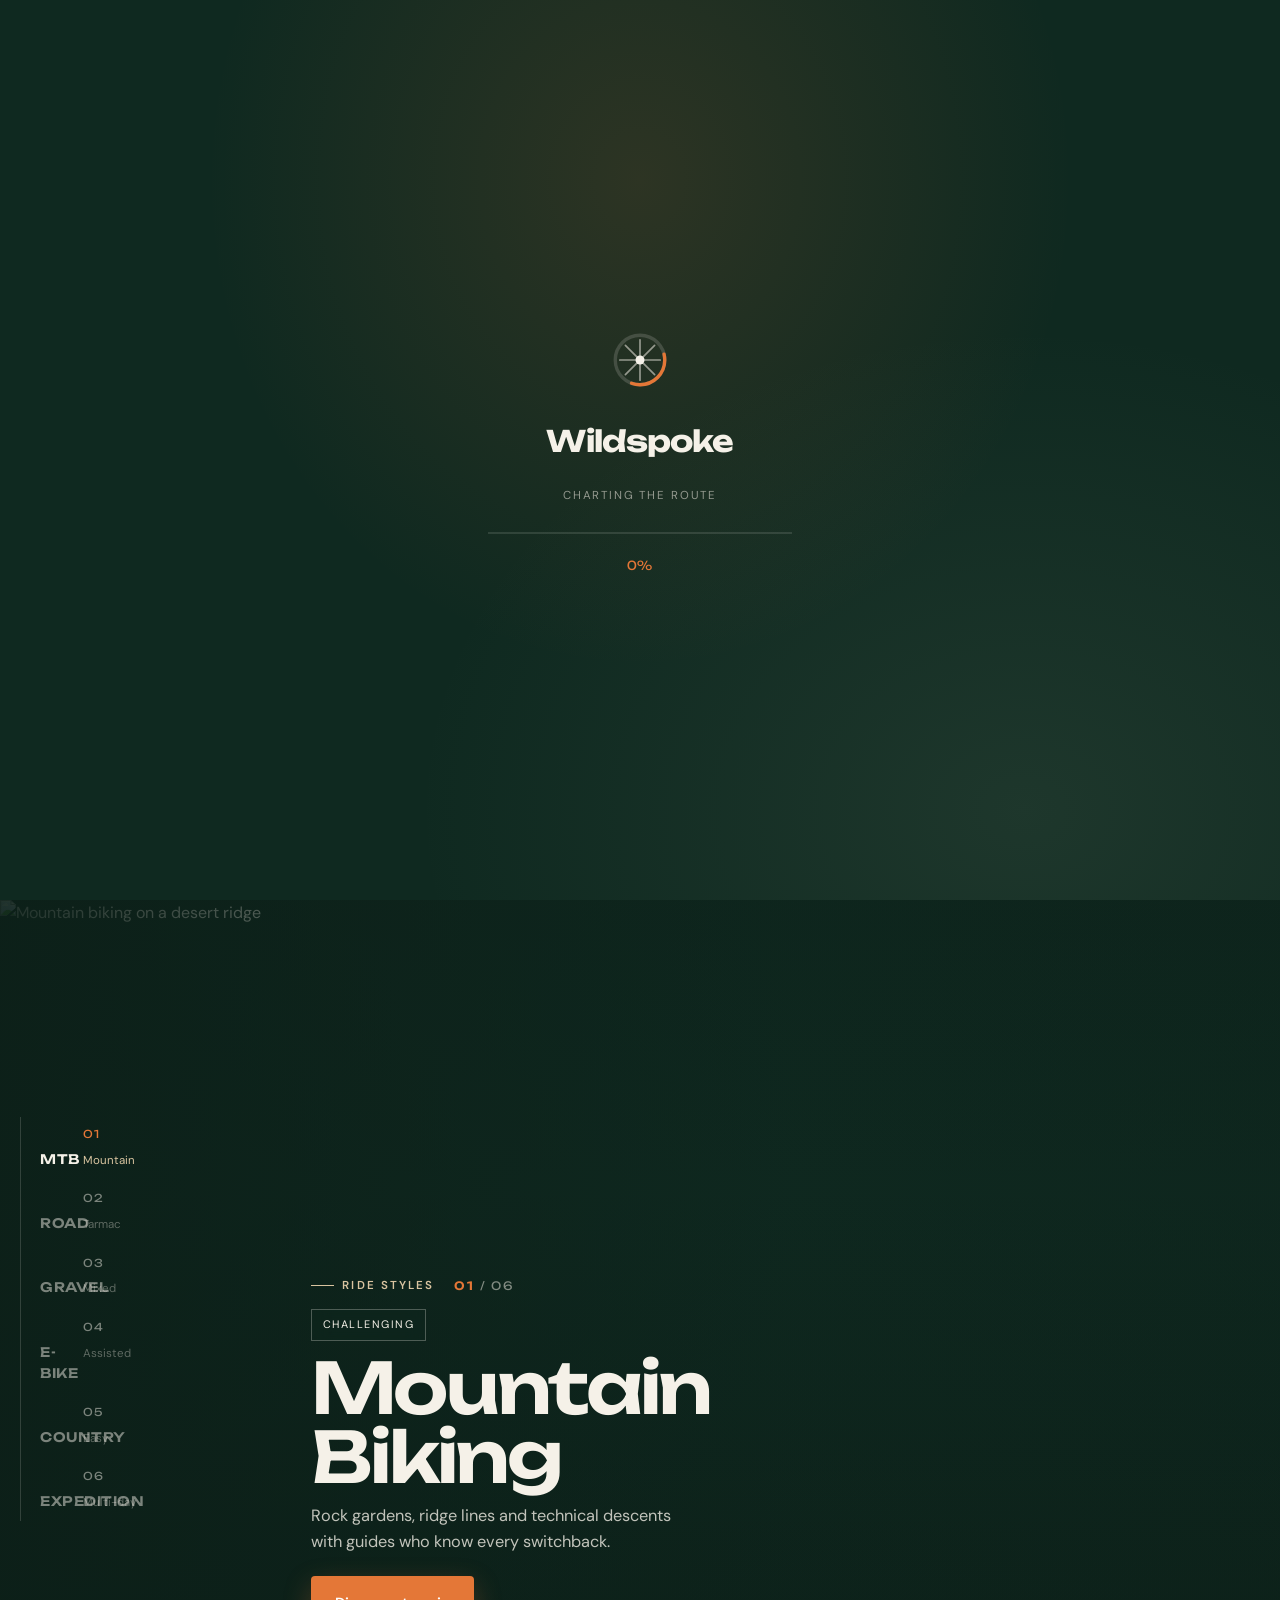
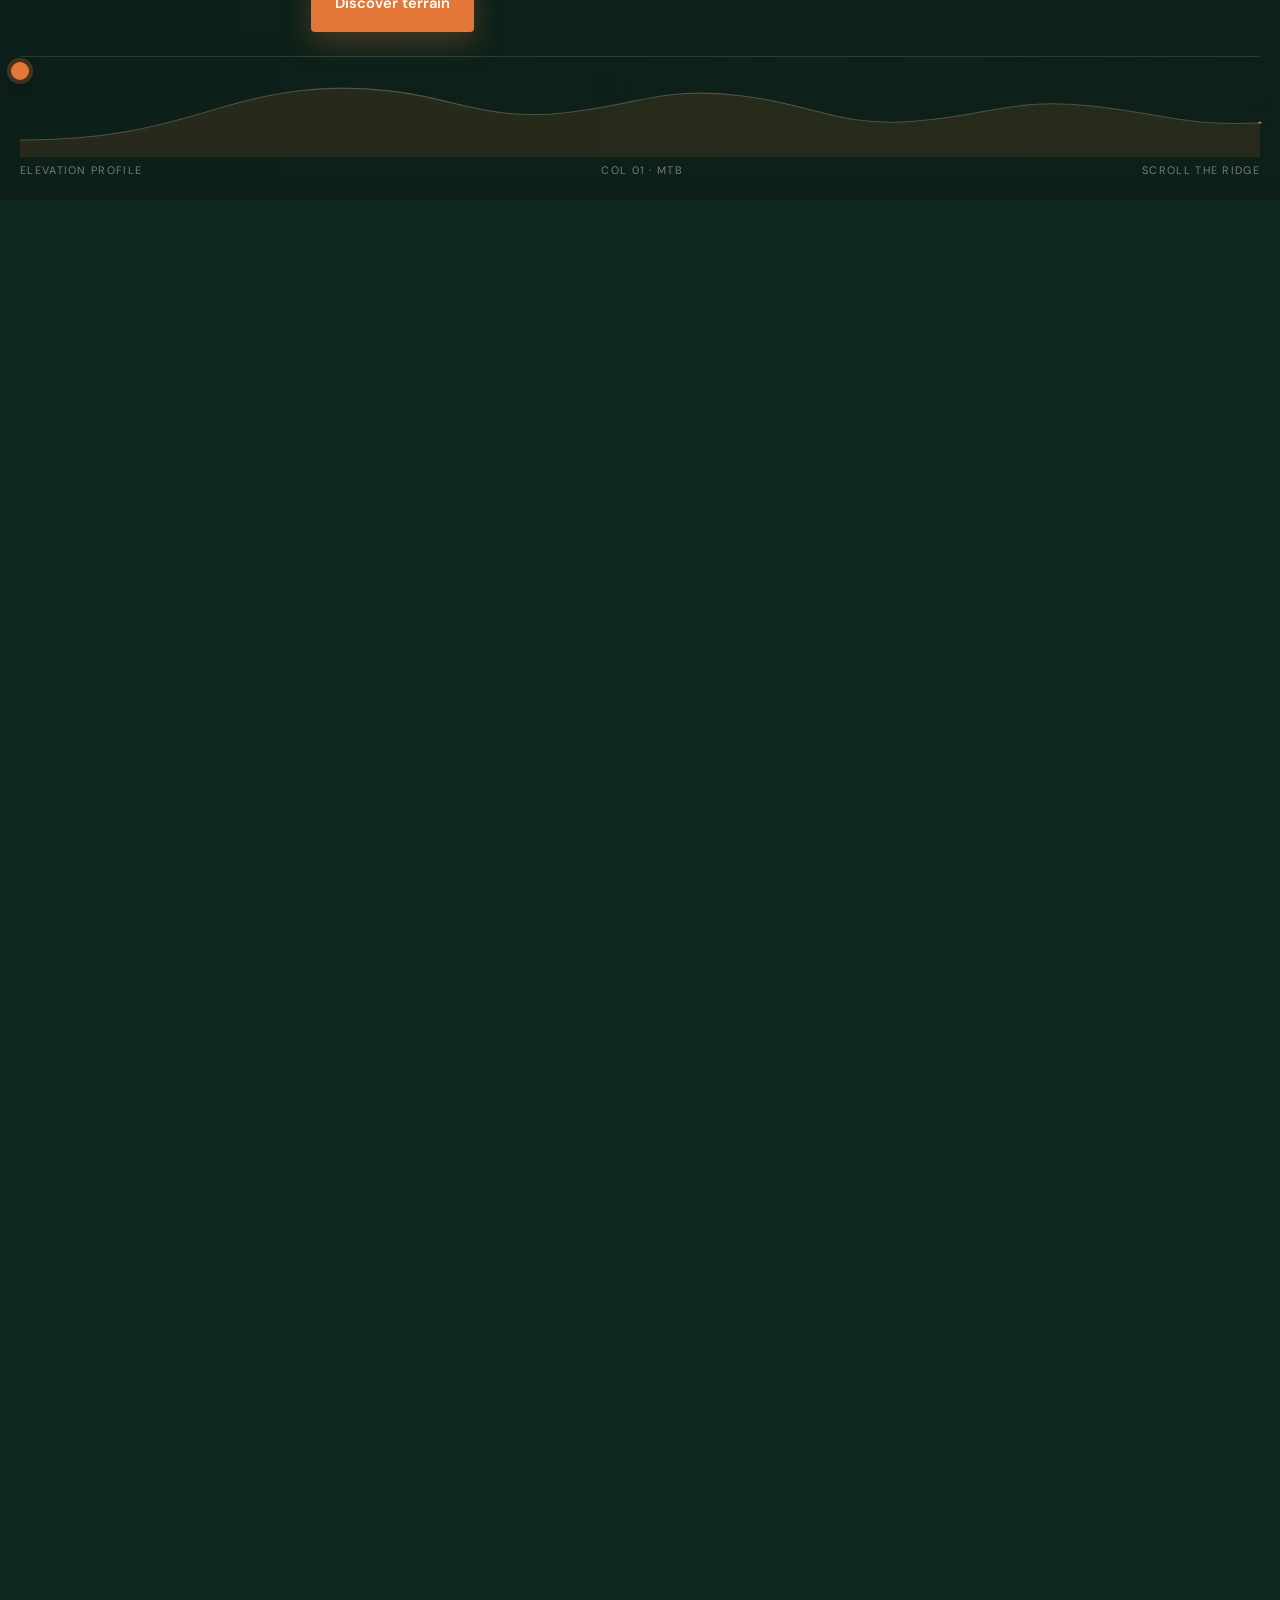
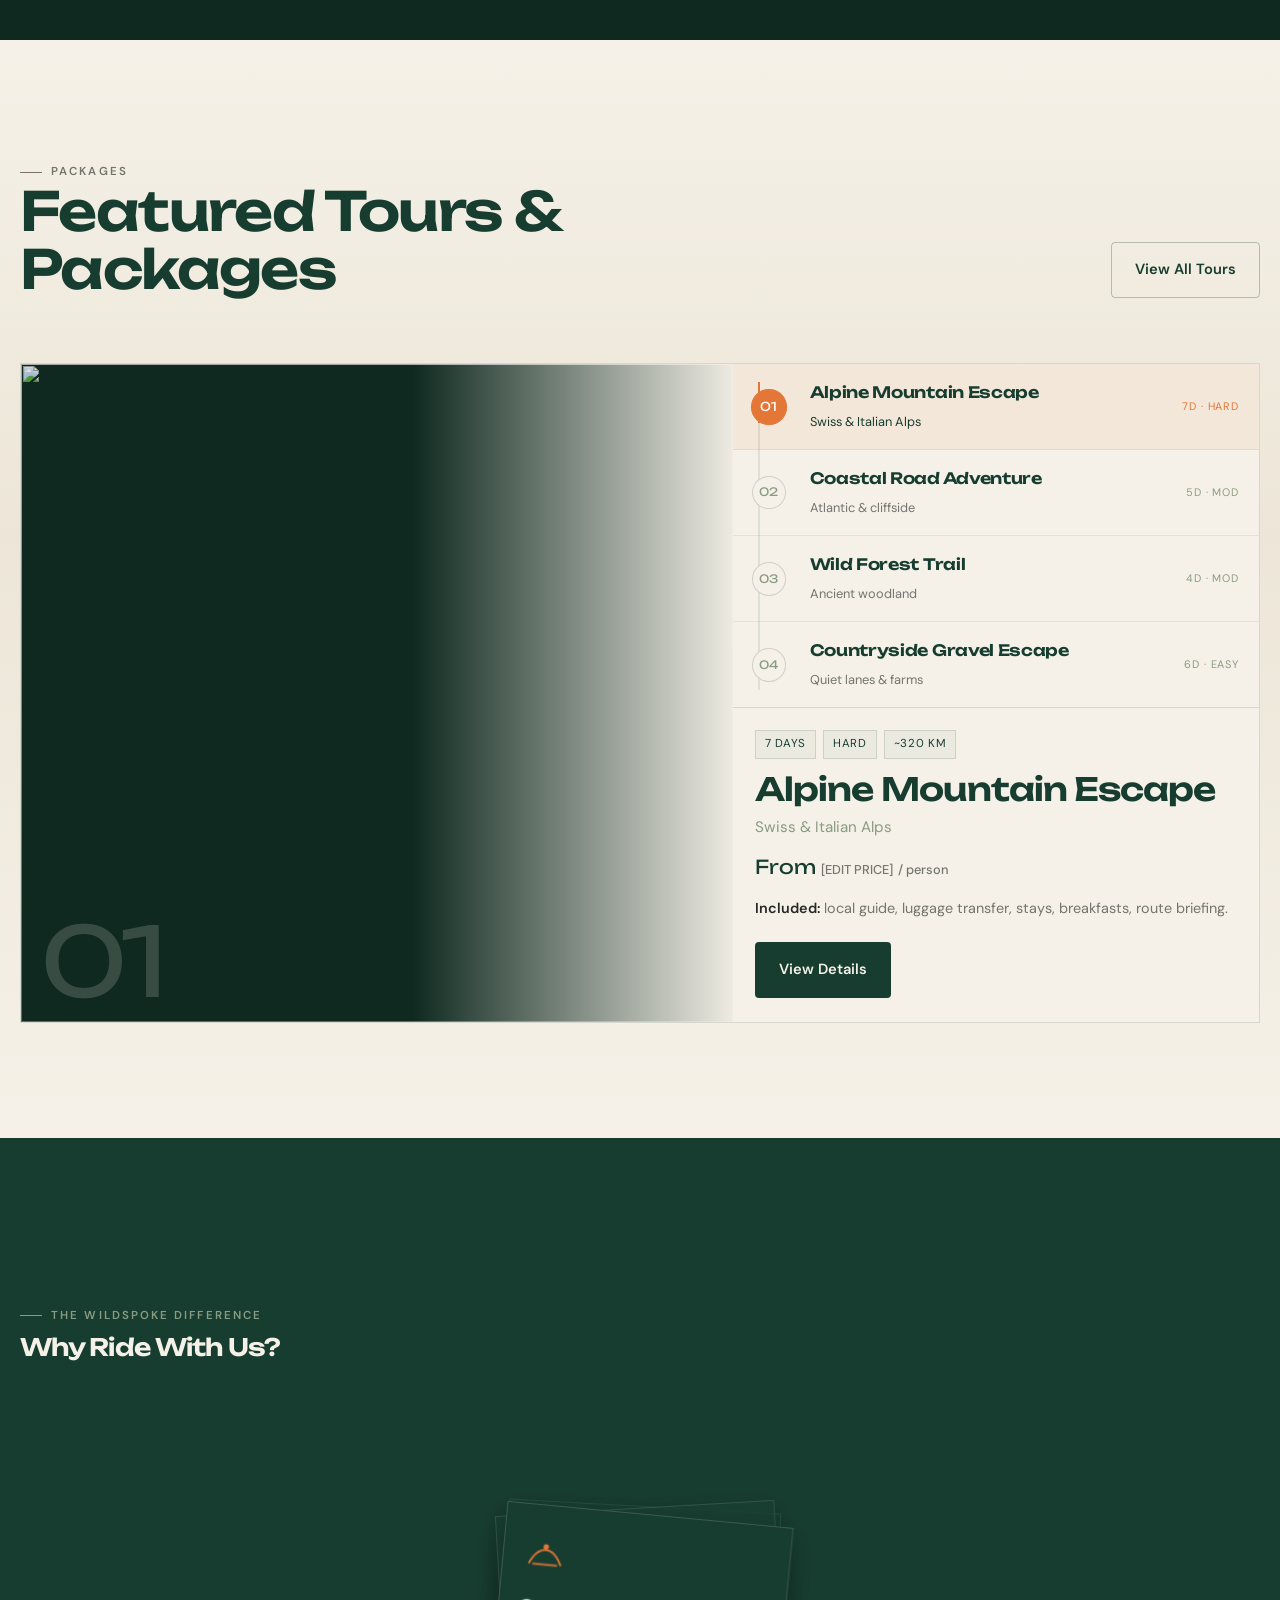
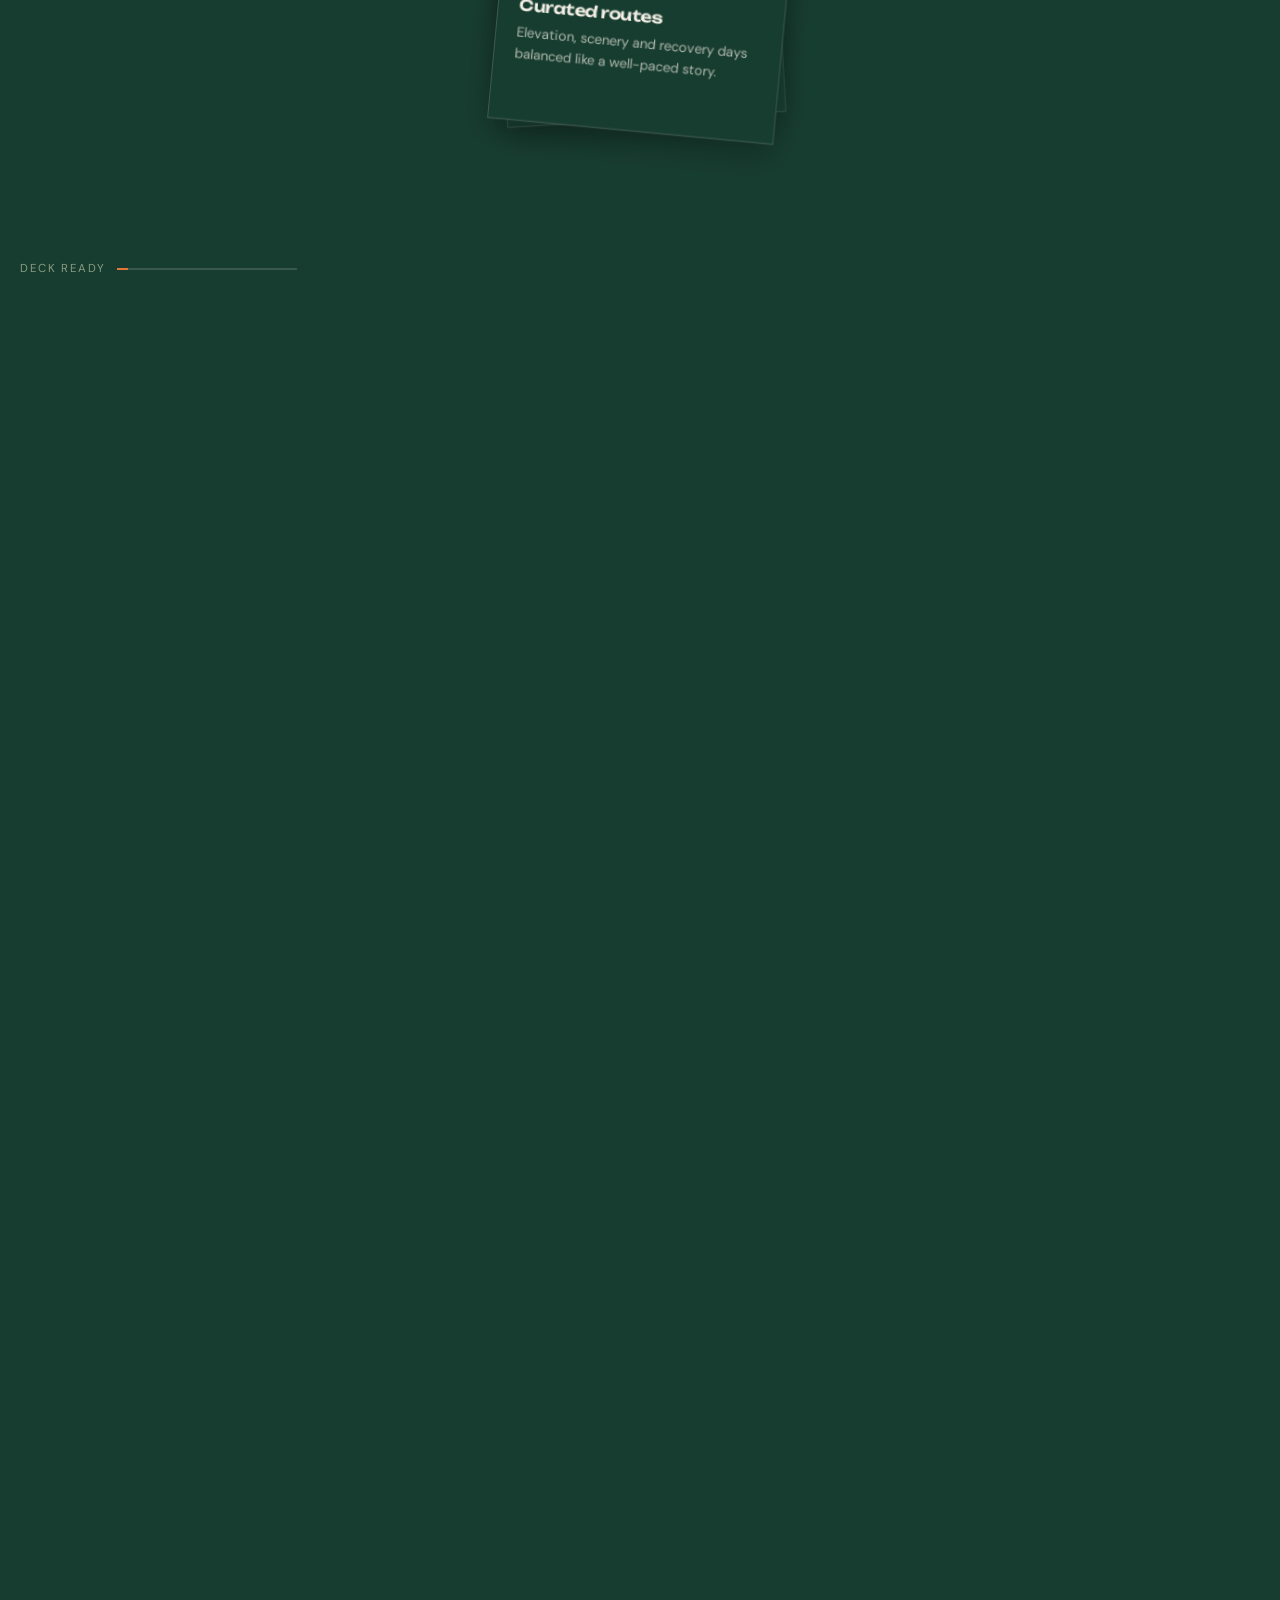
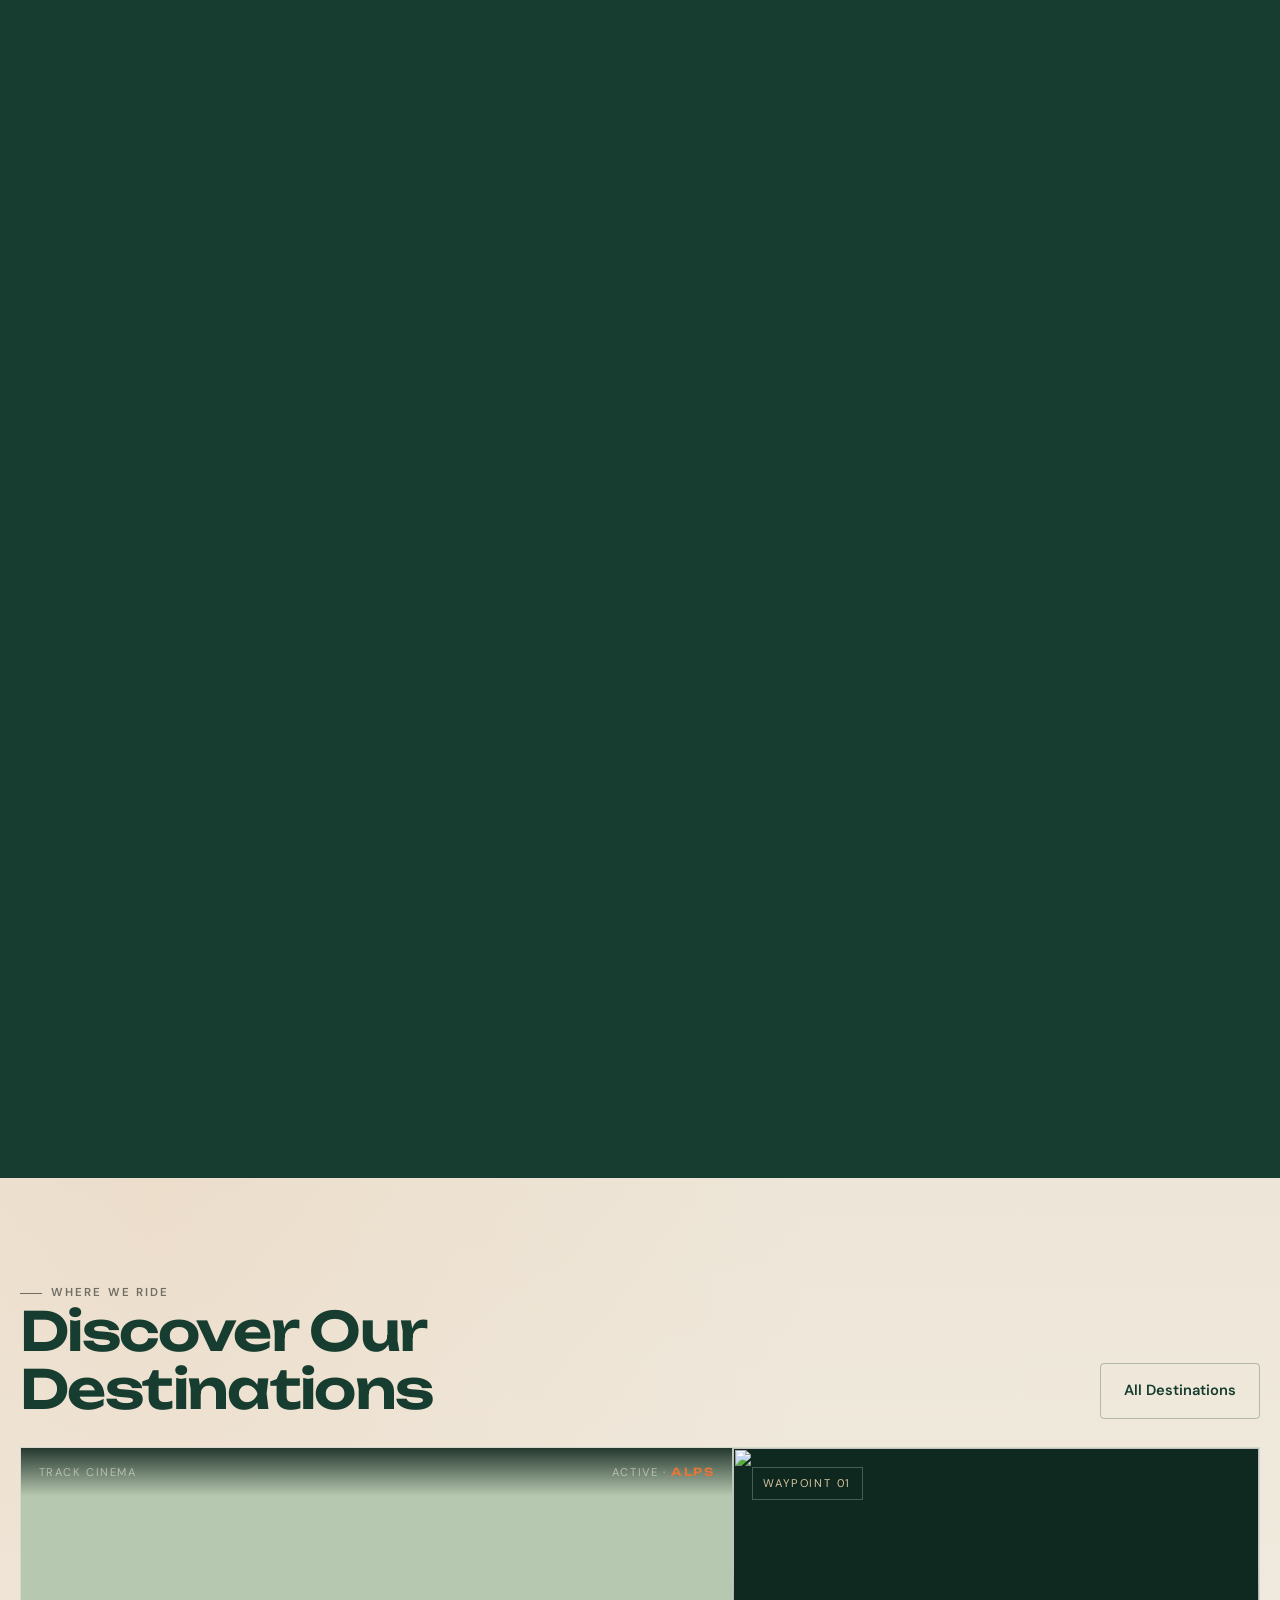
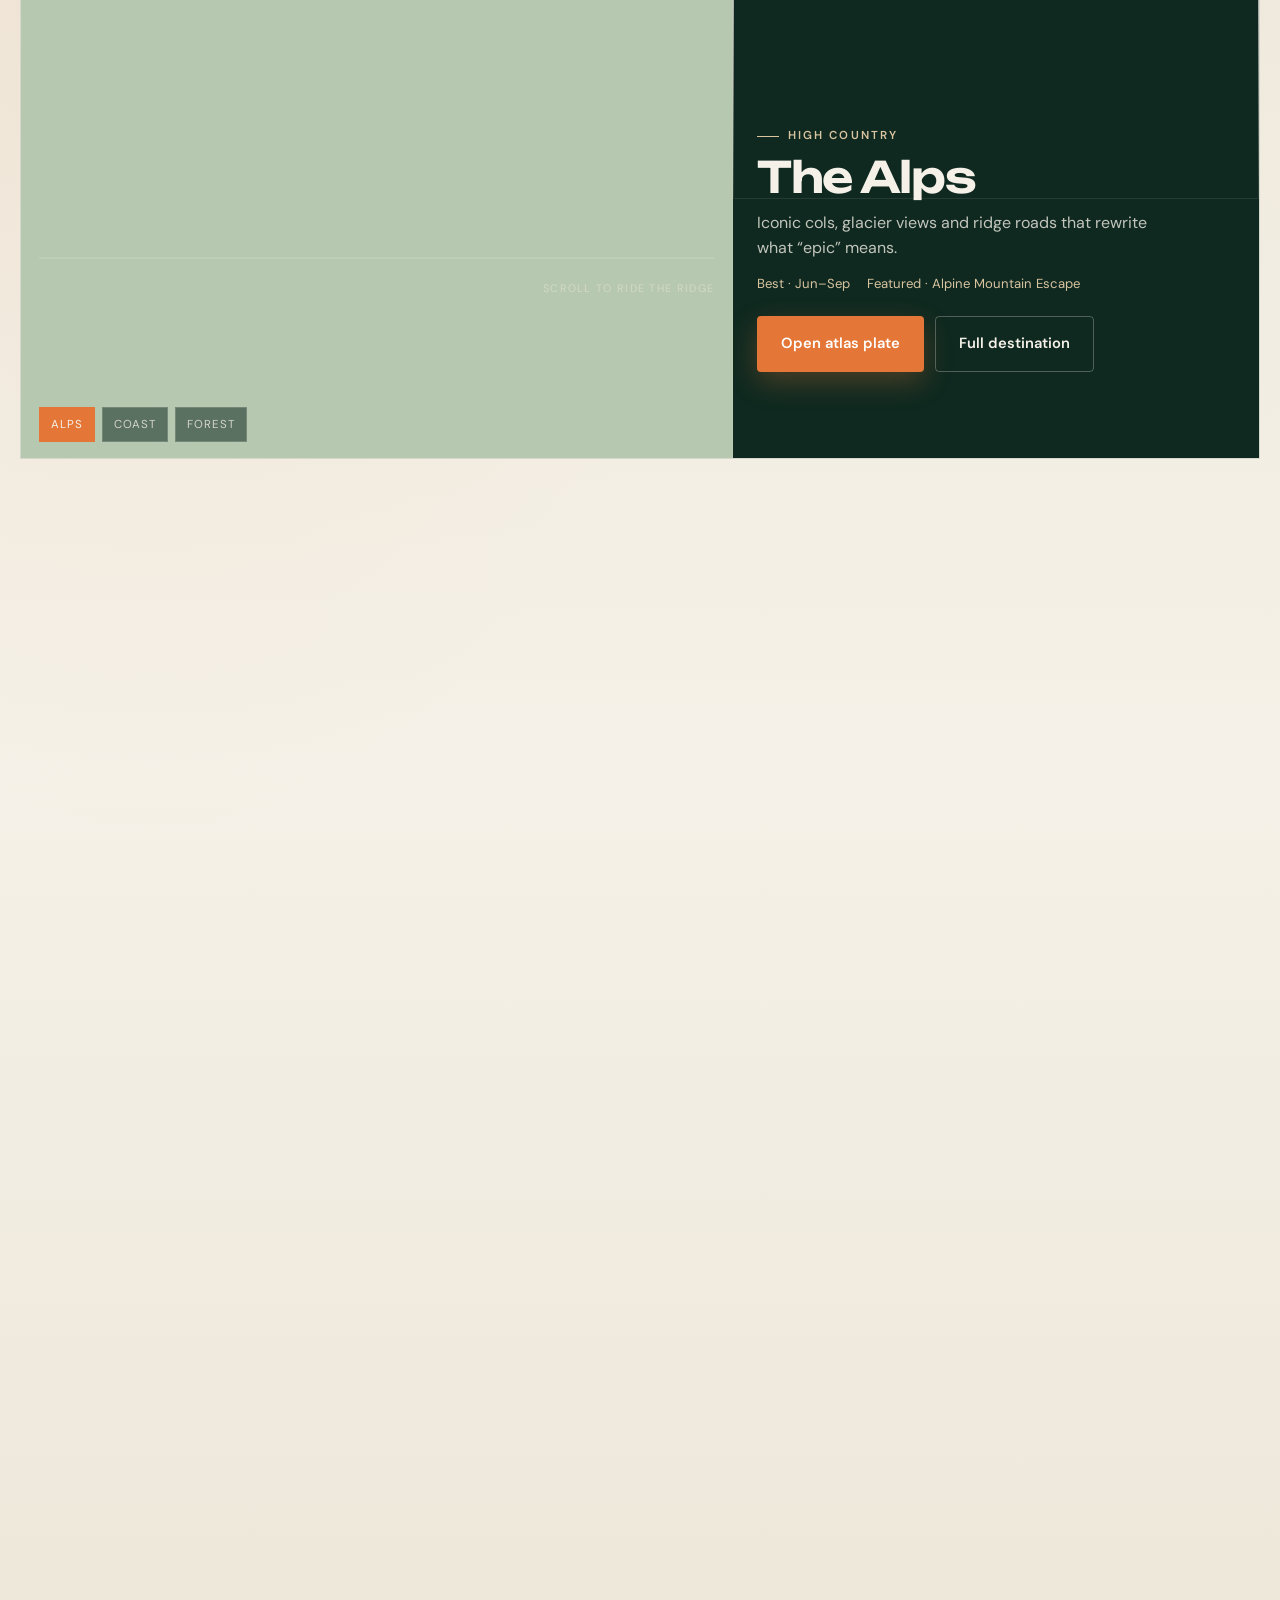
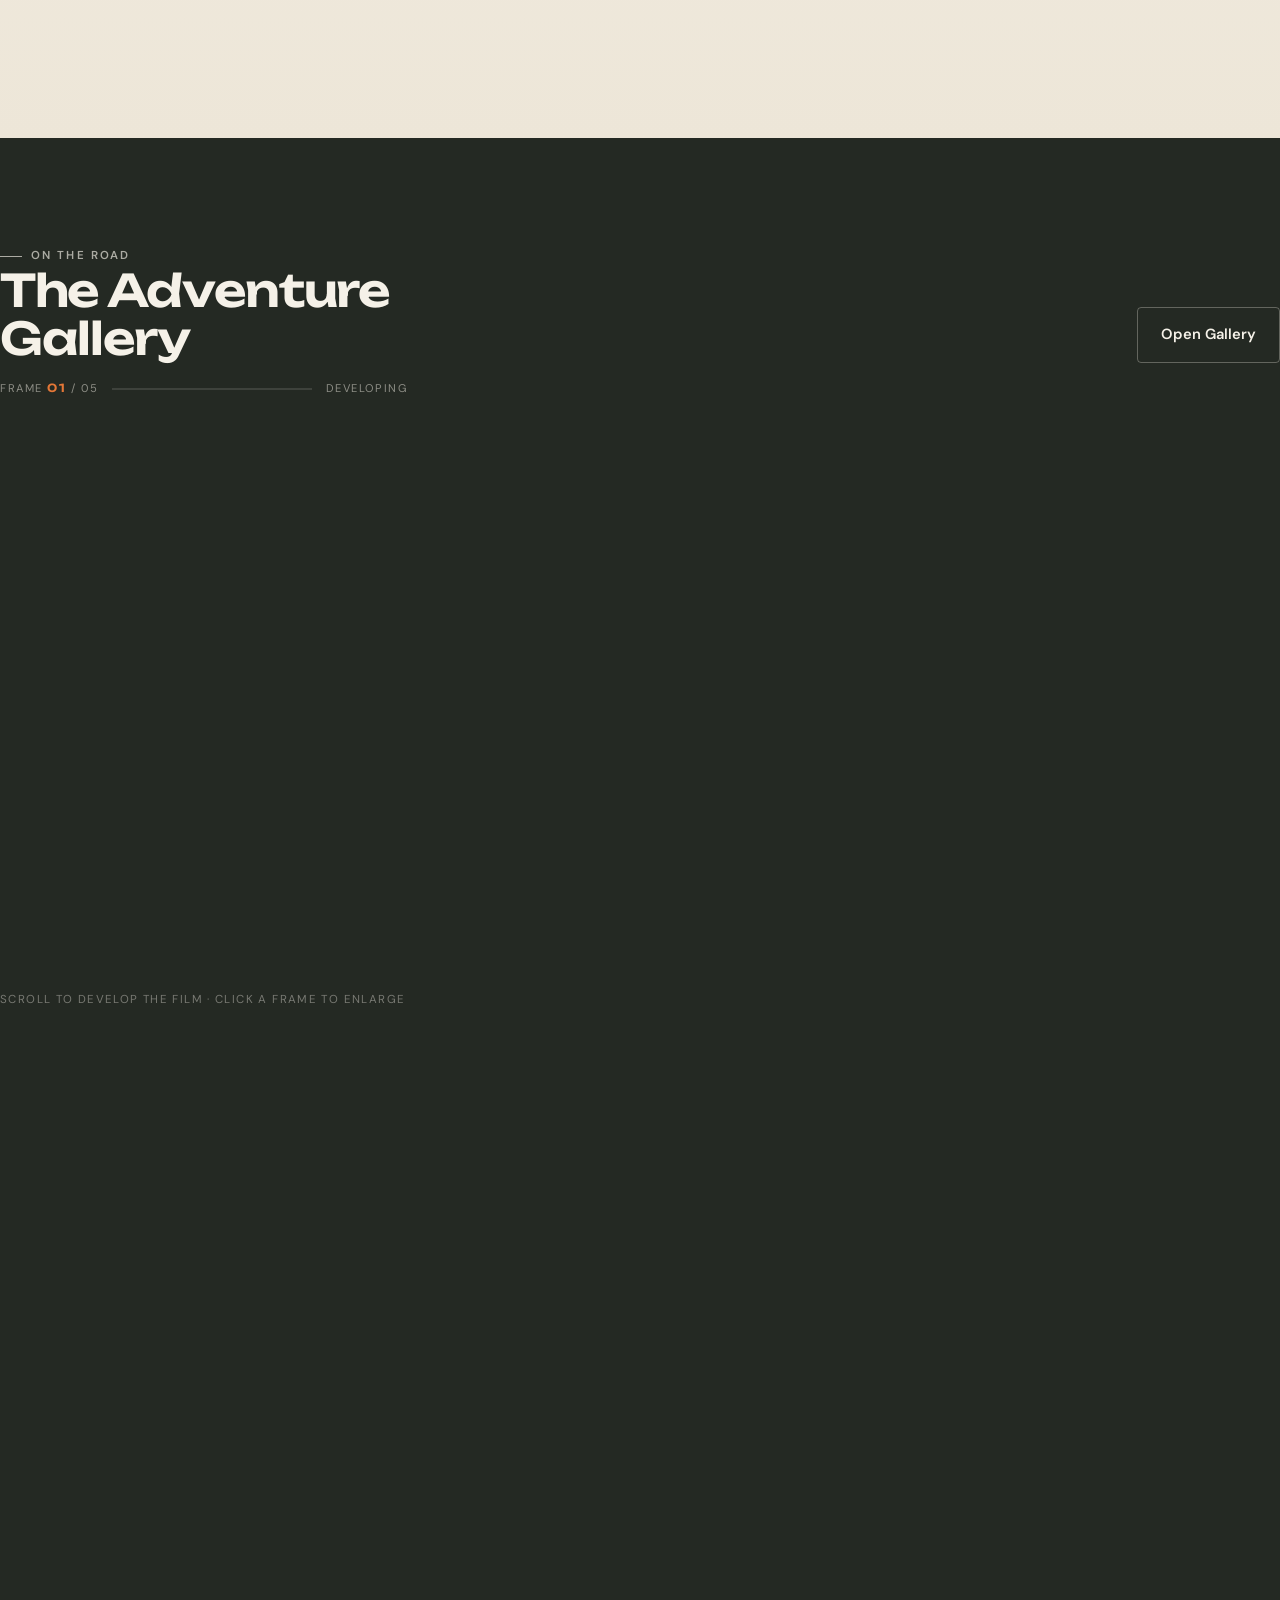
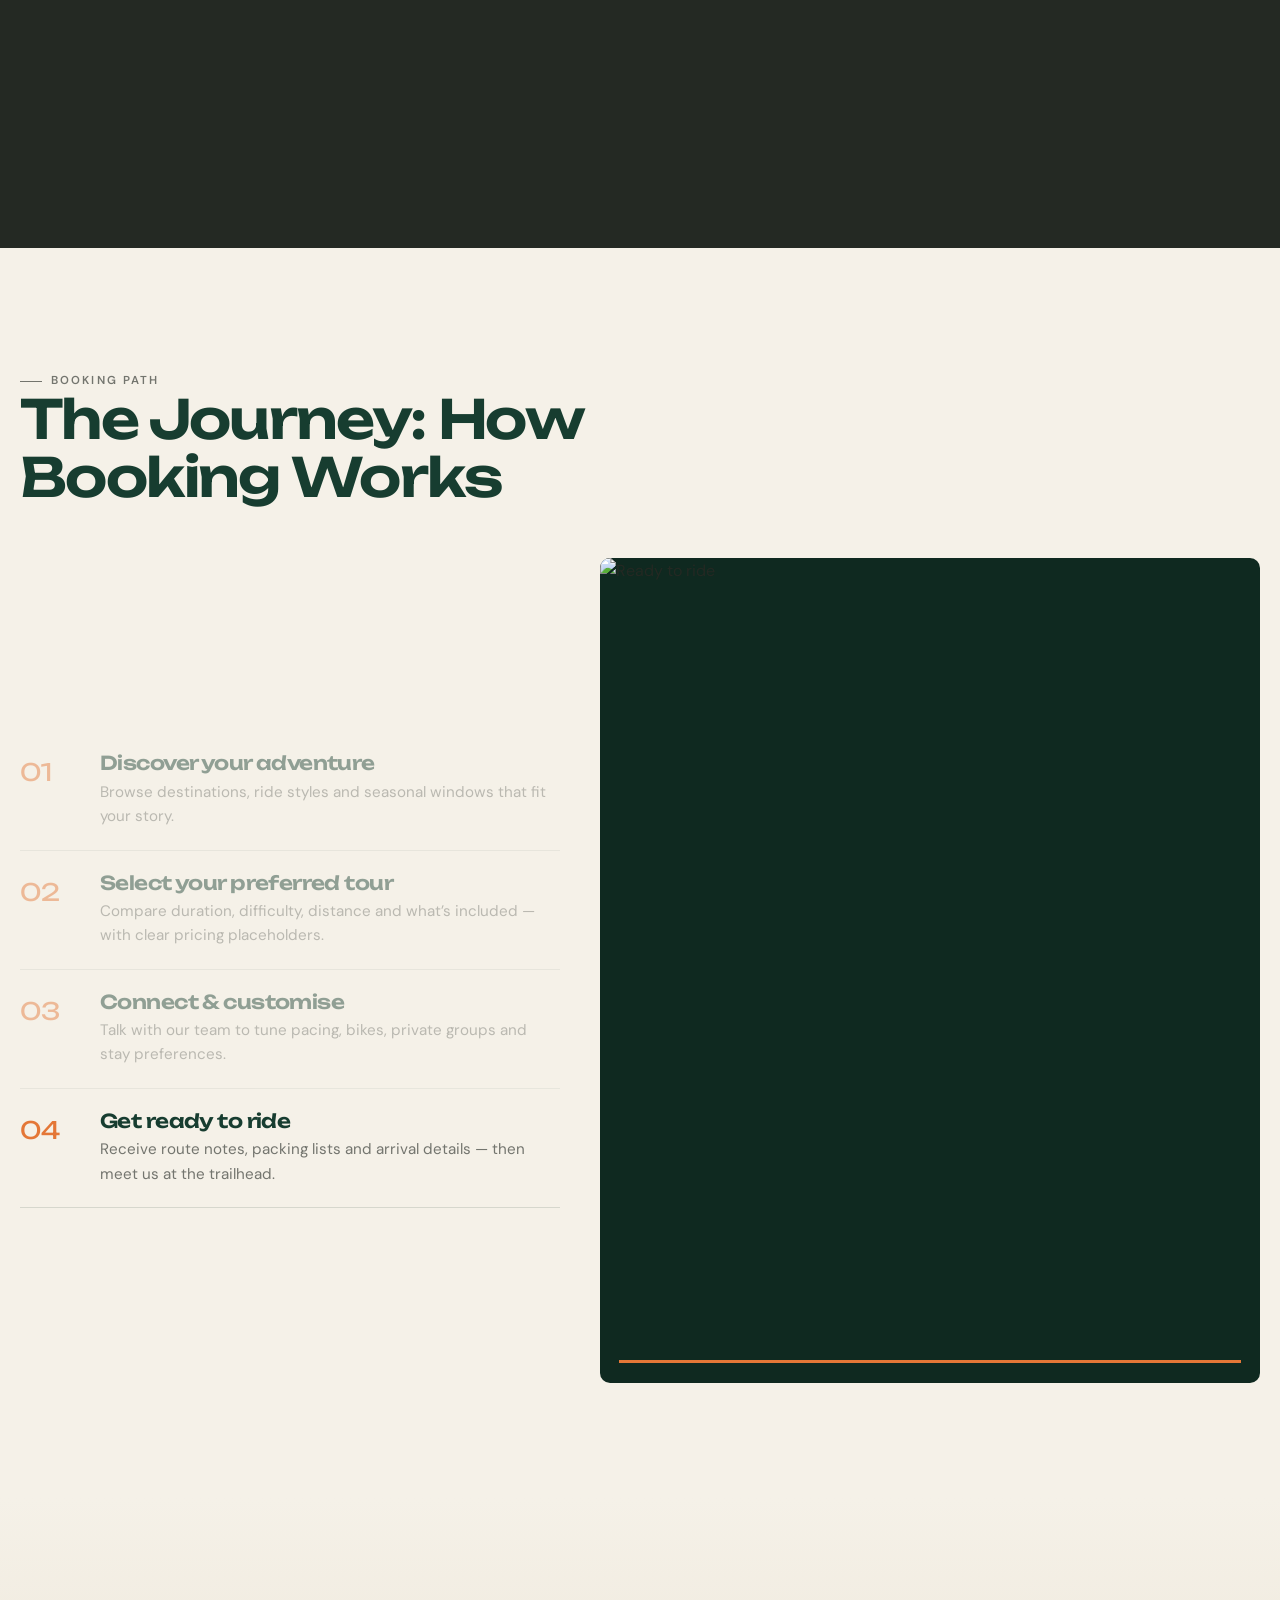
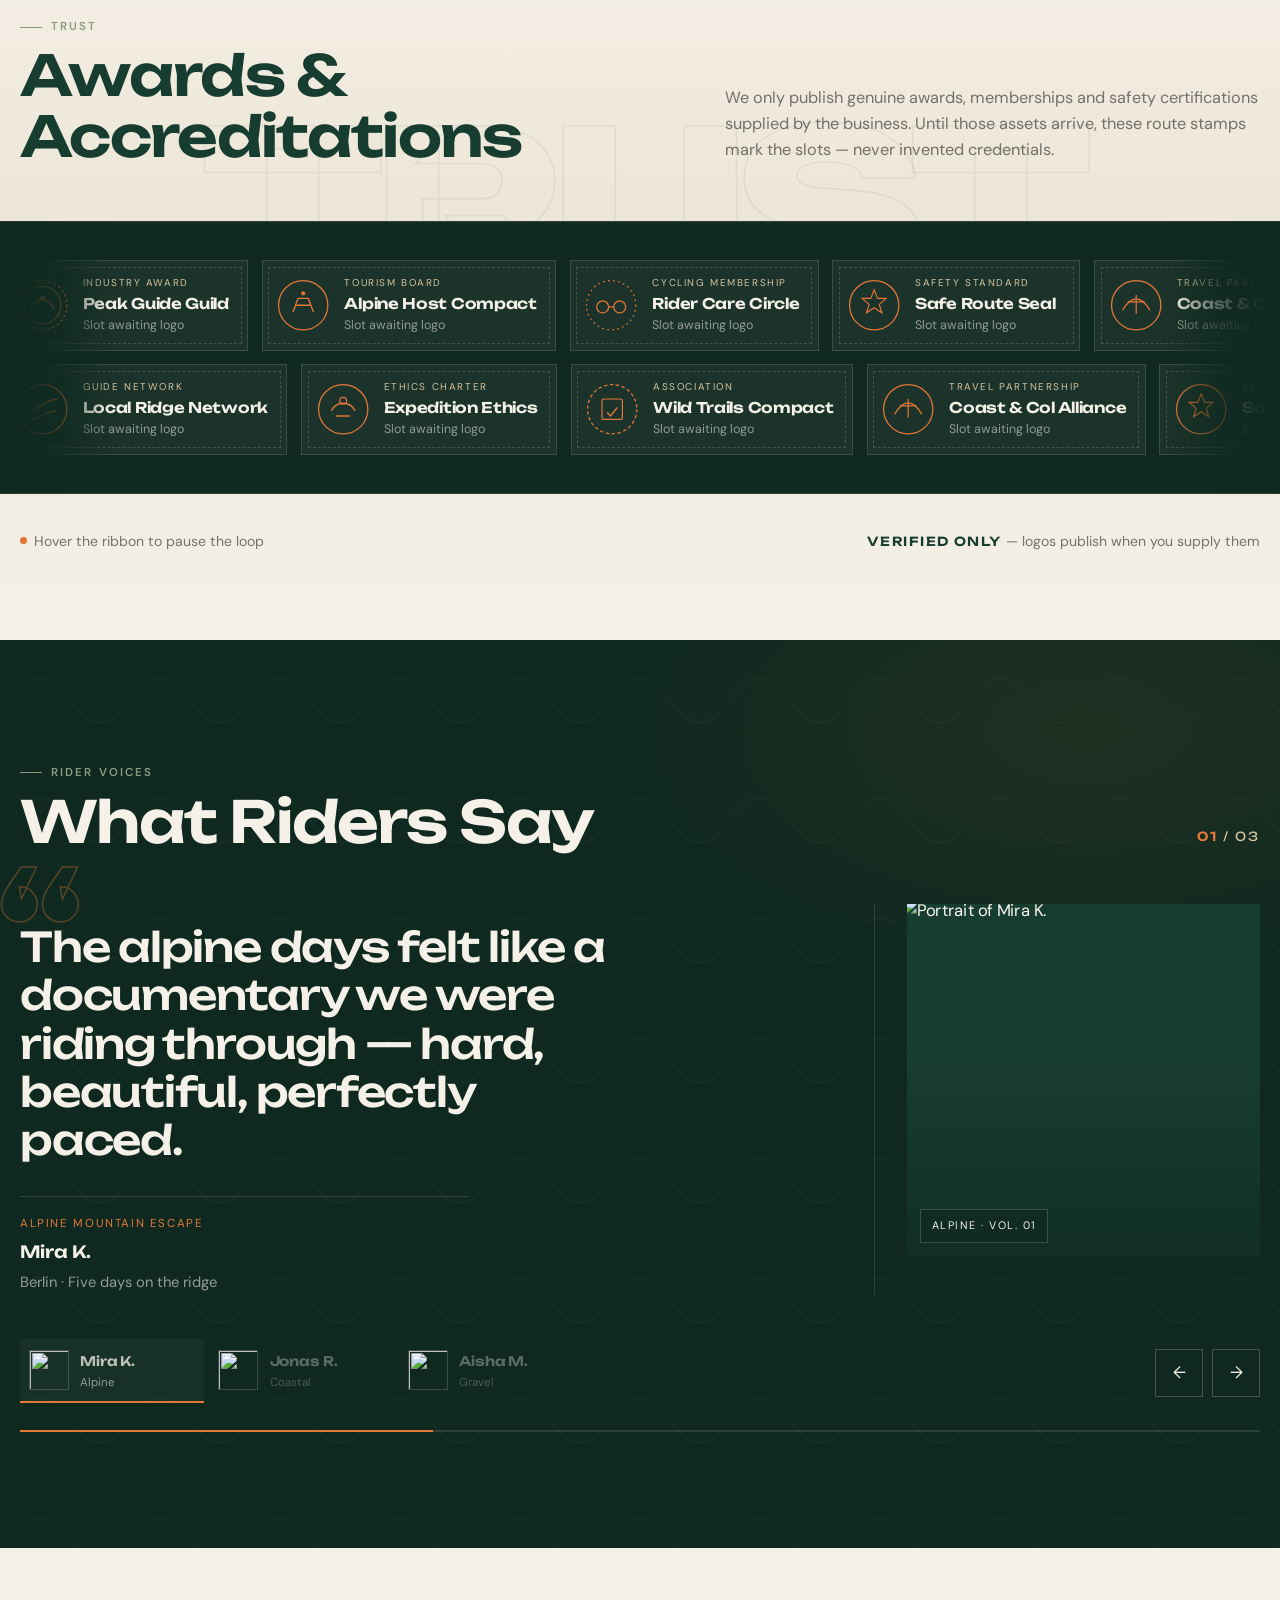
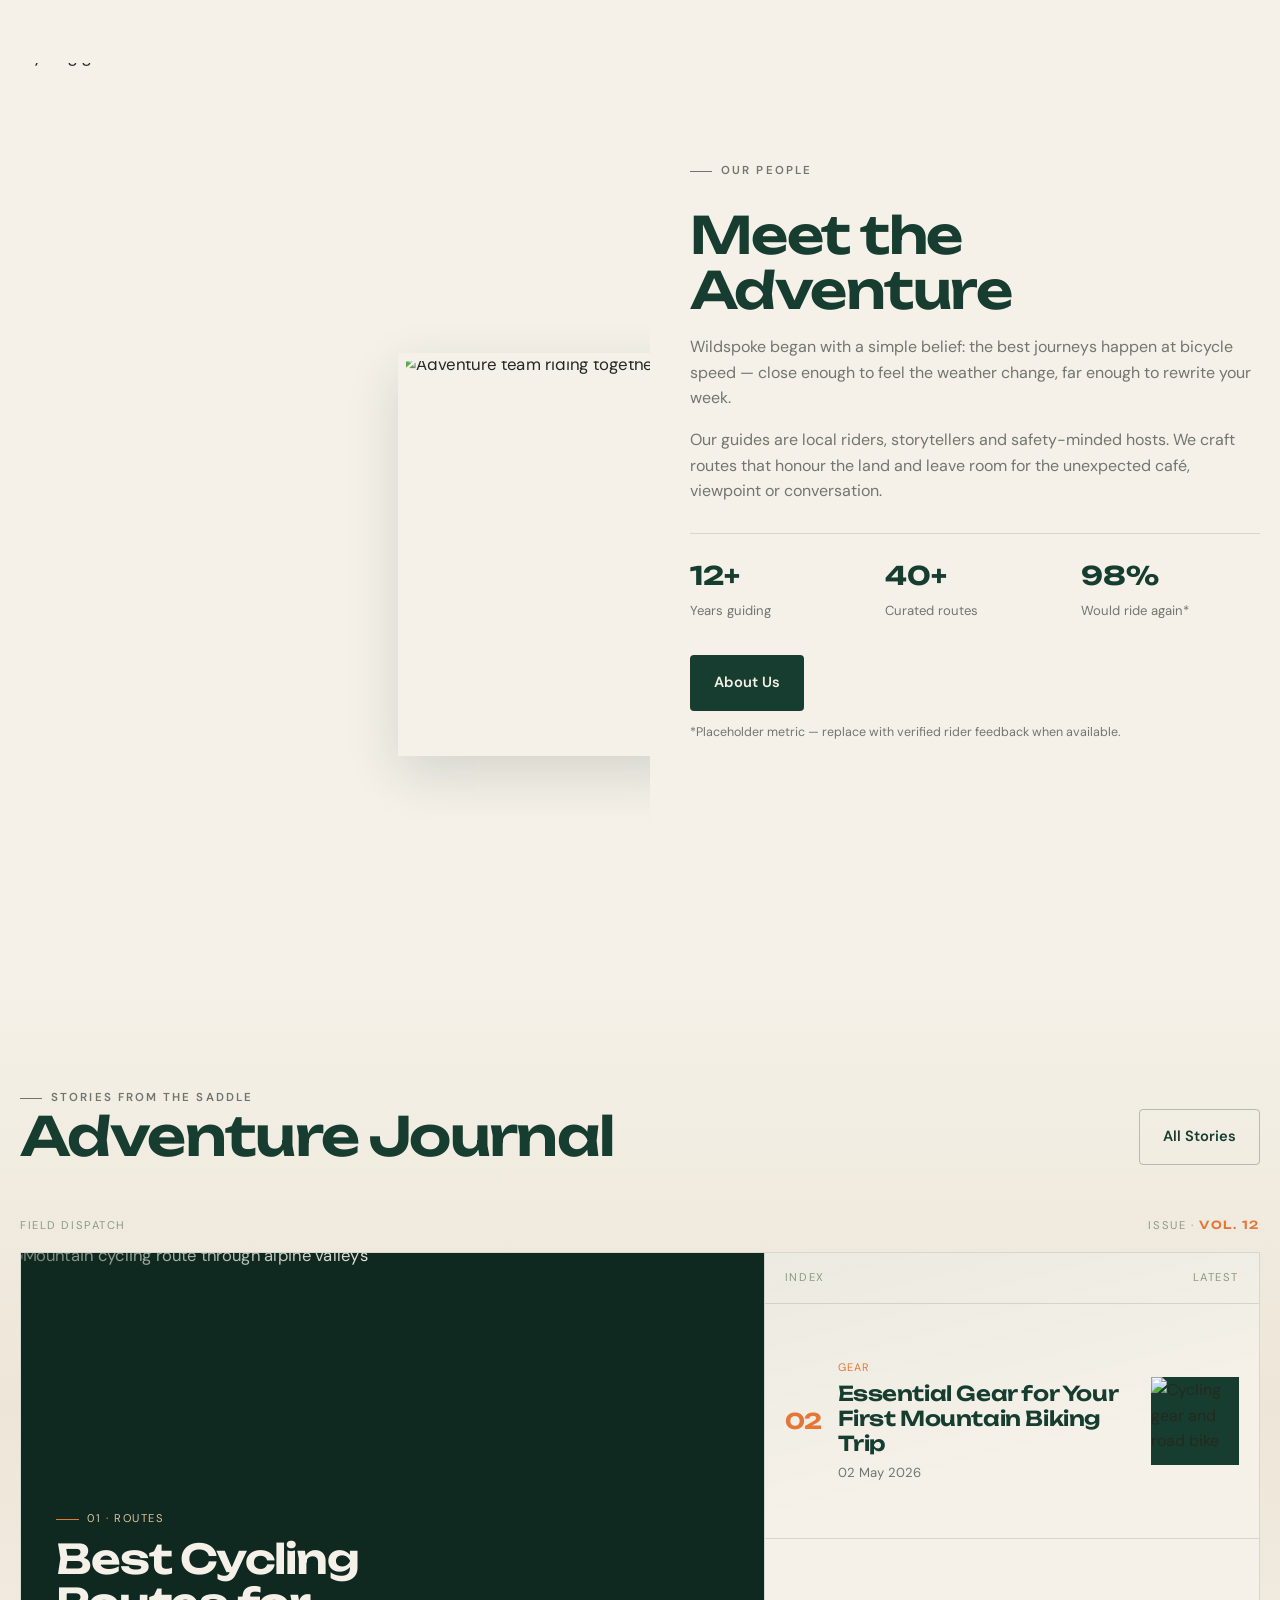
==== index.html @ 9f19f014 "Initial commit: Wildspoke Adventures cycling site. Co-authored-by: Cursor <cursoragent@cursor.com>" ====
<!DOCTYPE html>
<html lang="en">
<head>
  <meta charset="UTF-8" />
  <meta name="viewport" content="width=device-width, initial-scale=1.0" />
  <title>Wildspoke Adventures — Find Your Freedom. Ride Beyond the Ordinary.</title>
  <meta name="description" content="Premium guided cycling and biking tours through mountains, forests, coastal roads and countryside trails." />
  <link rel="preconnect" href="https://fonts.googleapis.com" />
  <link rel="preconnect" href="https://fonts.gstatic.com" crossorigin />
  <link href="https://fonts.googleapis.com/css2?family=DM+Sans:ital,opsz,wght@0,9..40,400;0,9..40,500;0,9..40,600;0,9..40,700;1,9..40,400&family=Unbounded:wght@400;500;600;700;800&display=swap" rel="stylesheet" />
  <style>
    :root {
      --forest: #173D30;
      --forest-deep: #0F2920;
      --orange: #E47737;
      --orange-hot: #F08A4B;
      --sand: #D9C4A0;
      --cream: #F5F1E8;
      --cream-warm: #EDE6D8;
      --charcoal: #242923;
      --sage: #899B81;
      --white: #FFFFFF;
      --ink: #1A1F1C;
      --muted: rgba(36, 41, 35, 0.62);
      --line: rgba(23, 61, 48, 0.14);
      --radius-sm: 4px;
      --radius: 10px;
      --shadow-soft: 0 18px 50px rgba(15, 41, 32, 0.14);
      --font-display: "Unbounded", system-ui, sans-serif;
      --font-body: "DM Sans", system-ui, sans-serif;
      --nav-h: 78px;
      --gutter: 1.25rem;
      --touch: 2.75rem;
      --section-y: clamp(4.5rem, 9vw, 7.5rem);
      --ease: cubic-bezier(0.22, 1, 0.36, 1);
      --max: 1240px;
    }

    *, *::before, *::after { box-sizing: border-box; margin: 0; padding: 0; }
    html {
      scroll-behavior: smooth;
      scroll-padding-top: calc(var(--nav-h) + 0.65rem);
    }
    @media (prefers-reduced-motion: reduce) {
      html { scroll-behavior: auto; }
      *, *::before, *::after {
        animation-duration: 0.01ms !important;
        animation-iteration-count: 1 !important;
        transition-duration: 0.01ms !important;
      }
    }
    body {
      font-family: var(--font-body);
      color: var(--charcoal);
      background: var(--cream);
      line-height: 1.6;
      overflow-x: hidden;
      -webkit-font-smoothing: antialiased;
    }
    html.is-loading,
    html.is-loading body {
      overflow: hidden;
    }

    /* Loading screen */
    .page-loader {
      position: fixed;
      inset: 0;
      z-index: 10000;
      display: grid;
      place-items: center;
      background:
        radial-gradient(ellipse at 50% 20%, rgba(228,119,55,0.14), transparent 48%),
        radial-gradient(ellipse at 80% 90%, rgba(137,155,129,0.12), transparent 42%),
        var(--forest-deep);
      color: var(--cream);
      transition: opacity 0.7s var(--ease), visibility 0.7s;
    }
    .page-loader.is-done {
      opacity: 0;
      visibility: hidden;
      pointer-events: none;
    }
    .page-loader-inner {
      display: grid;
      justify-items: center;
      gap: 1.35rem;
      text-align: center;
      padding: 1.5rem;
      width: min(100% - 2rem, 22rem);
    }
    .page-loader-mark {
      width: 4.5rem;
      height: 4.5rem;
      color: var(--orange);
    }
    .page-loader-mark .pl-rim {
      fill: none;
      stroke: rgba(245,241,232,0.16);
      stroke-width: 3;
    }
    .page-loader-mark .pl-spin {
      fill: none;
      stroke: currentColor;
      stroke-width: 3;
      stroke-linecap: round;
      stroke-dasharray: 42 90;
      transform-origin: center;
      animation: plSpin 1.05s linear infinite;
    }
    .page-loader-mark .pl-hub {
      fill: var(--cream);
    }
    .page-loader-mark .pl-spoke {
      stroke: rgba(245,241,232,0.55);
      stroke-width: 1.5;
      stroke-linecap: round;
    }
    @keyframes plSpin {
      to { transform: rotate(360deg); }
    }
    .page-loader-brand {
      font-family: var(--font-display);
      font-weight: 700;
      font-size: clamp(1.45rem, 4vw, 1.85rem);
      letter-spacing: -0.03em;
      color: var(--cream);
    }
    .page-loader-copy {
      font-size: 0.72rem;
      letter-spacing: 0.16em;
      text-transform: uppercase;
      color: rgba(245,241,232,0.55);
    }
    .page-loader-track {
      width: 100%;
      height: 2px;
      background: rgba(245,241,232,0.12);
      overflow: hidden;
      margin-top: 0.35rem;
    }
    .page-loader-fill {
      display: block;
      height: 100%;
      width: 0%;
      background: linear-gradient(90deg, var(--orange), var(--sand));
      transition: width 0.35s var(--ease);
    }
    .page-loader-pct {
      font-family: var(--font-display);
      font-size: 0.78rem;
      letter-spacing: 0.08em;
      color: var(--orange);
      font-variant-numeric: tabular-nums;
    }
    @media (prefers-reduced-motion: reduce) {
      .page-loader {
        transition: opacity 0.2s ease, visibility 0.2s;
      }
      .page-loader-mark .pl-spin {
        animation: none;
        stroke-dasharray: none;
      }
      .page-loader-fill { transition: none; }
    }
    img { max-width: 100%; display: block; }
    a { color: inherit; text-decoration: none; }
    button, input, select, textarea { font: inherit; }
    ul { list-style: none; }
    .sr-only {
      position: absolute; width: 1px; height: 1px; padding: 0; margin: -1px;
      overflow: hidden; clip: rect(0,0,0,0); white-space: nowrap; border: 0;
    }

    /* Grain overlay */
    body::before {
      content: "";
      pointer-events: none;
      position: fixed;
      inset: 0;
      z-index: 9998;
      opacity: 0.035;
      background-image: url("data:image/svg+xml,%3Csvg viewBox='0 0 200 200' xmlns='http://www.w3.org/2000/svg'%3E%3Cfilter id='n'%3E%3CfeTurbulence type='fractalNoise' baseFrequency='0.85' numOctaves='4' stitchTiles='stitch'/%3E%3C/filter%3E%3Crect width='100%25' height='100%25' filter='url(%23n)'/%3E%3C/svg%3E");
    }

    .topo {
      background-image: url("data:image/svg+xml,%3Csvg width='120' height='120' viewBox='0 0 120 120' xmlns='http://www.w3.org/2000/svg'%3E%3Cpath d='M10 60c20-30 40-30 60 0s40 30 60 0' fill='none' stroke='%23899B81' stroke-opacity='0.18' stroke-width='1'/%3E%3Cpath d='M0 80c25-25 50-25 75 0s50 25 75 0' fill='none' stroke='%23899B81' stroke-opacity='0.12' stroke-width='1'/%3E%3C/svg%3E");
    }

    .container { width: min(100% - 2.5rem, var(--max)); margin-inline: auto; }
    .eyebrow {
      display: inline-flex; align-items: center; gap: 0.55rem;
      font-size: 0.72rem; letter-spacing: 0.18em; text-transform: uppercase;
      font-weight: 600; color: var(--sage);
    }
    .eyebrow::before {
      content: ""; width: 1.4rem; height: 1px; background: currentColor;
    }
    h1, h2, h3, h4 {
      font-family: var(--font-display);
      font-weight: 600;
      line-height: 1.08;
      letter-spacing: -0.03em;
      color: var(--forest);
    }
    .lead { font-size: clamp(1.05rem, 1.5vw, 1.2rem); color: var(--muted); max-width: 38rem; }

    .btn {
      display: inline-flex; align-items: center; justify-content: center; gap: 0.55rem;
      padding: 0.95rem 1.45rem;
      border-radius: var(--radius-sm);
      border: 1.5px solid transparent;
      font-weight: 600; font-size: 0.92rem;
      cursor: pointer; transition: transform 0.35s var(--ease), background 0.25s, color 0.25s, border-color 0.25s, box-shadow 0.35s;
      white-space: nowrap;
    }
    .btn:hover { transform: translateY(-2px); }
    .btn-primary { background: var(--orange); color: var(--white); box-shadow: 0 10px 28px rgba(228, 119, 55, 0.28); }
    .btn-primary:hover { background: var(--orange-hot); }
    .btn-ghost {
      background: transparent; color: var(--cream); border-color: rgba(245, 241, 232, 0.35);
    }
    .btn-ghost:hover { background: rgba(245, 241, 232, 0.1); border-color: var(--cream); }
    .btn-forest { background: var(--forest); color: var(--cream); }
    .btn-forest:hover { background: var(--forest-deep); }
    .btn-outline {
      background: transparent; color: var(--forest); border-color: rgba(23, 61, 48, 0.28);
    }
    .btn-outline:hover { border-color: var(--forest); background: rgba(23, 61, 48, 0.04); }
    .btn-link {
      padding: 0; background: none; border: none; color: var(--orange);
      font-weight: 700; gap: 0.4rem;
    }
    .btn-link:hover { gap: 0.7rem; transform: none; }
    .magnetic { will-change: transform; }

    /* NAV */
    .site-header {
      position: fixed; inset: 0 0 auto 0; z-index: 1000;
      height: var(--nav-h);
      transition: background 0.35s, backdrop-filter 0.35s, box-shadow 0.35s;
    }
    .site-header.scrolled {
      background: rgba(245, 241, 232, 0.92);
      backdrop-filter: blur(14px);
      box-shadow: 0 1px 0 var(--line);
    }
    .site-header.on-dark:not(.scrolled) .logo,
    .site-header.on-dark:not(.scrolled) .nav-links a,
    .site-header.on-dark:not(.scrolled) .nav-toggle span { color: var(--cream); }
    .site-header.on-dark:not(.scrolled) .nav-toggle span { background: var(--cream); }
    .nav-inner {
      height: 100%;
      display: flex; align-items: center; justify-content: space-between; gap: 1.5rem;
      width: min(100% - 2.5rem, var(--max)); margin-inline: auto;
    }
    .logo {
      font-family: var(--font-display); font-weight: 700; font-size: 1.15rem;
      letter-spacing: -0.04em; color: var(--forest);
      display: inline-flex; align-items: center; gap: 0.55rem;
    }
    .logo-mark {
      width: 1.55rem; height: 1.55rem; border-radius: 50%;
      background: conic-gradient(from 210deg, var(--orange), var(--sage), var(--forest), var(--orange));
      position: relative;
    }
    .logo-mark::after {
      content: ""; position: absolute; inset: 4px; border-radius: 50%; background: var(--cream);
    }
    .site-header.on-dark:not(.scrolled) .logo-mark::after { background: var(--forest-deep); }
    .nav-links { display: flex; align-items: center; gap: 1.55rem; }
    .nav-links a {
      font-size: 0.9rem; font-weight: 500; color: var(--charcoal);
      position: relative; transition: color 0.25s;
    }
    .nav-links a::after {
      content: ""; position: absolute; left: 0; bottom: -0.35rem;
      width: 0; height: 1.5px; background: var(--orange); transition: width 0.3s var(--ease);
    }
    .nav-links a:hover::after, .nav-links a.active::after { width: 100%; }
    .nav-cta { margin-left: 0.5rem; }
    .nav-toggle {
      display: none; width: 42px; height: 42px; border: 0; background: transparent;
      cursor: pointer; position: relative;
    }
    .nav-toggle span {
      position: absolute; left: 10px; right: 10px; height: 2px; background: var(--forest);
      transition: transform 0.3s, opacity 0.3s, top 0.3s;
    }
    .nav-toggle span:nth-child(1) { top: 14px; }
    .nav-toggle span:nth-child(2) { top: 20px; }
    .nav-toggle span:nth-child(3) { top: 26px; }
    .nav-toggle.open span:nth-child(1) { top: 20px; transform: rotate(45deg); }
    .nav-toggle.open span:nth-child(2) { opacity: 0; }
    .nav-toggle.open span:nth-child(3) { top: 20px; transform: rotate(-45deg); }

    @media (max-width: 980px) {
      .nav-toggle { display: block; }
      .nav-links {
        position: fixed; inset: var(--nav-h) 0 auto 0;
        background: rgba(245, 241, 232, 0.98);
        flex-direction: column; align-items: stretch; gap: 0;
        padding: 1rem 1.25rem 1.5rem;
        transform: translateY(-120%);
        transition: transform 0.4s var(--ease);
        border-bottom: 1px solid var(--line);
      }
      .nav-links.open { transform: translateY(0); }
      .nav-links a { padding: 0.9rem 0.2rem; border-bottom: 1px solid var(--line); }
      .nav-cta { margin: 1rem 0 0; width: 100%; }
      .site-header.on-dark:not(.scrolled) .nav-links a { color: var(--charcoal); }
    }

    /* HERO — cinematic elevation cover (unique composition) */
    .hero-pin {
      position: relative;
      height: 100vh;
      background: var(--forest-deep);
    }
    .hero-sticky {
      position: sticky; top: 0; height: 100vh; overflow: hidden;
      background: var(--forest-deep);
      --hero-p: 0;
      --hero-scale: 1.08;
      --hero-shift-x: 0px;
      --hero-shift-y: 0px;
      --hero-veil: 0.06;
    }
    #heroVideo {
      position: absolute; inset: -4%;
      width: 108%; height: 108%;
      object-fit: cover;
      transform: translate3d(var(--hero-shift-x), var(--hero-shift-y), 0) scale(var(--hero-scale));
      will-change: transform;
      filter: saturate(1.08) contrast(1.05);
      z-index: 0;
      background: #0F2920;
      pointer-events: none;
    }
    .hero-live-tag {
      position: absolute;
      top: calc(var(--nav-h) + 1rem);
      right: max(1rem, calc((100vw - 1320px) / 2));
      z-index: 3;
      display: inline-flex;
      align-items: center;
      gap: 0.45rem;
      padding: 0.45rem 0.75rem;
      border: 1px solid rgba(245,241,232,0.22);
      background: rgba(15,41,32,0.45);
      backdrop-filter: blur(10px);
      color: var(--cream);
      font-size: 0.68rem;
      letter-spacing: 0.16em;
      text-transform: uppercase;
      pointer-events: none;
    }
    .hero-live-tag i {
      width: 7px; height: 7px; border-radius: 50%;
      background: var(--orange);
      box-shadow: 0 0 0 0 rgba(228,119,55,0.55);
      animation: livePulse 1.4s ease-out infinite;
    }
    .hero-live-tag.is-scrubbing i { animation: none; background: var(--sand); box-shadow: none; }
    @keyframes livePulse {
      0% { box-shadow: 0 0 0 0 rgba(228,119,55,0.55); }
      100% { box-shadow: 0 0 0 10px rgba(228,119,55,0); }
    }
    .hero-fallback {
      position: absolute; inset: 0;
      background:
        linear-gradient(180deg, rgba(15,41,32,0.35), rgba(15,41,32,0.55)),
        url("assets/hero-poster.jpg") center/cover no-repeat;
      opacity: 0;
      transition: opacity 0.45s ease;
      pointer-events: none;
    }
    .hero-fallback.show { opacity: 1; }
    .hero-vignette {
      position: absolute; inset: 0; pointer-events: none; z-index: 1;
      background:
        linear-gradient(180deg, rgba(15,41,32,0.22) 0%, transparent 28%, transparent 58%, rgba(15,41,32,0.62) 100%),
        linear-gradient(90deg, rgba(15,41,32,0.28) 0%, transparent 38%, transparent 78%, rgba(15,41,32,0.12) 100%),
        rgba(15, 41, 32, var(--hero-veil));
    }
    .hero-watermark {
      position: absolute;
      left: -0.5rem;
      top: 50%;
      z-index: 1;
      pointer-events: none;
      font-family: var(--font-display);
      font-weight: 800;
      font-size: clamp(7rem, 22vw, 18rem);
      line-height: 0.82;
      letter-spacing: -0.06em;
      color: transparent;
      -webkit-text-stroke: 1.5px rgba(245, 241, 232, 0.14);
      writing-mode: vertical-rl;
      transform: translateY(-50%) rotate(180deg) translateY(calc(var(--hero-p) * -40px));
      opacity: calc(1 - var(--hero-p) * 0.55);
      user-select: none;
      will-change: transform, opacity;
    }
    .hero-content {
      position: relative; z-index: 2;
      height: 100%;
      width: min(100% - 2rem, 1320px);
      margin-inline: auto;
      display: flex;
      flex-direction: column;
      justify-content: flex-end;
      padding: calc(var(--nav-h) + 1rem) 0 0;
      gap: 0;
    }
    .hero-stage {
      flex: 1;
      display: grid;
      grid-template-columns: 1fr auto;
      align-items: end;
      gap: 1.5rem;
      padding-bottom: 1.25rem;
      min-height: 0;
      transform: translate3d(0, calc(var(--hero-p) * -28px), 0);
      opacity: calc(1 - var(--hero-p) * 0.42);
      will-change: transform, opacity;
    }
    .hero-copy {
      color: var(--cream);
      max-width: 46rem;
      padding-bottom: 0.4rem;
    }
    .hero-kicker {
      display: inline-flex;
      align-items: center;
      gap: 0.75rem;
      margin-bottom: 1rem;
      font-size: 0.72rem;
      letter-spacing: 0.2em;
      text-transform: uppercase;
      color: var(--sand);
      font-weight: 600;
    }
    .hero-kicker em {
      font-style: normal;
      color: var(--orange);
      letter-spacing: 0.12em;
    }
    .hero-copy h1 {
      color: var(--cream);
      font-size: clamp(2.8rem, 7.2vw, 6.2rem);
      margin: 0 0 1rem;
      line-height: 0.92;
      max-width: 11ch;
    }
    .hero-copy h1 span {
      display: block;
      color: var(--sand);
      font-weight: 500;
      font-size: 0.42em;
      letter-spacing: -0.02em;
      margin-top: 0.35rem;
      max-width: 18ch;
      line-height: 1.15;
    }
    .hero-lead {
      color: rgba(245, 241, 232, 0.78);
      font-size: clamp(0.98rem, 1.3vw, 1.12rem);
      max-width: 28rem;
      margin-bottom: 1.35rem;
    }
    .hero-actions {
      display: flex;
      flex-wrap: wrap;
      align-items: center;
      gap: 0.75rem 1.1rem;
    }
    .hero-side-meta {
      display: flex;
      flex-direction: column;
      align-items: flex-end;
      gap: 0.7rem;
      padding-bottom: 0.6rem;
    }
    .hero-chip {
      border: 1px solid rgba(245,241,232,0.22);
      background: rgba(15,41,32,0.35);
      backdrop-filter: blur(10px);
      color: var(--cream);
      padding: 0.65rem 0.9rem;
      min-width: 10.5rem;
      text-align: right;
    }
    .hero-chip strong {
      display: block;
      font-family: var(--font-display);
      font-size: 1.05rem;
      letter-spacing: -0.02em;
    }
    .hero-chip span {
      font-size: 0.7rem;
      letter-spacing: 0.12em;
      text-transform: uppercase;
      color: var(--sand);
    }
    .hero-elevation {
      position: relative;
      width: 100%;
      height: 72px;
      margin-bottom: 0.35rem;
    }
    .hero-elevation svg {
      width: 100%;
      height: 100%;
      overflow: visible;
    }
    .hero-elevation .elev-base {
      fill: none;
      stroke: rgba(245,241,232,0.18);
      stroke-width: 1.5;
    }
    .hero-elevation .elev-live {
      fill: none;
      stroke: var(--orange);
      stroke-width: 2.5;
      stroke-linecap: round;
      stroke-dasharray: 100;
      stroke-dashoffset: 100;
    }
    .hero-marker {
      --bike-tilt: 0deg;
      position: absolute;
      top: 0;
      left: 0;
      width: 52px;
      height: 32px;
      margin: 0;
      color: var(--orange);
      background: none;
      border-radius: 0;
      filter: drop-shadow(0 1px 8px rgba(15,41,32,0.55)) drop-shadow(0 0 12px rgba(228,119,55,0.55));
      transform: translate(-32%, -80%) rotate(var(--bike-tilt));
      transform-origin: 32% 80%;
      will-change: left, top, transform;
      pointer-events: none;
      z-index: 2;
    }
    .hero-marker svg {
      width: 100%;
      height: 100%;
      display: block;
      overflow: visible;
    }
    .hero-marker .bike-glow {
      fill: rgba(228,119,55,0.22);
    }
    .hero-marker .bike-stroke {
      fill: none;
      stroke: currentColor;
      stroke-width: 2;
      stroke-linecap: round;
      stroke-linejoin: round;
    }
    .hero-marker .bike-frame {
      fill: none;
      stroke: var(--cream);
      stroke-width: 2;
      stroke-linecap: round;
      stroke-linejoin: round;
    }
    .hero-marker .bike-hub {
      fill: currentColor;
    }
    .hero-elev-labels {
      position: absolute;
      inset: auto 0 0 0;
      display: flex;
      justify-content: space-between;
      font-size: 0.68rem;
      letter-spacing: 0.14em;
      text-transform: uppercase;
      color: rgba(245,241,232,0.55);
      pointer-events: none;
    }
    .form-grid {
      display: grid; grid-template-columns: 1fr 1fr; gap: 0.65rem;
    }
    .form-grid .full { grid-column: 1 / -1; }
    .field label,
    .field .field-label {
      display: block; font-size: 0.68rem; letter-spacing: 0.08em; text-transform: uppercase;
      color: rgba(245,241,232,0.65); margin-bottom: 0.28rem;
    }
    .field input, .field select, .field textarea {
      width: 100%;
      background: rgba(15, 41, 32, 0.55);
      border: 1px solid rgba(245,241,232,0.18);
      color: var(--cream);
      padding: 0.68rem 0.75rem;
      border-radius: var(--radius-sm);
      outline: none;
      transition: border-color 0.25s, background 0.25s;
    }
    .field input:focus, .field select:focus, .field textarea:focus {
      border-color: var(--orange); background: rgba(15, 41, 32, 0.75);
    }
    .field select option { color: var(--charcoal); }
    .form-note {
      margin-top: 0.45rem; font-size: 0.72rem; color: rgba(245,241,232,0.55);
      grid-column: 1 / -1;
    }
    .form-note.success { color: #B7D4A8; }
    .hero-scroll-cue {
      writing-mode: vertical-rl;
      transform: rotate(180deg);
      font-size: 0.68rem;
      letter-spacing: 0.18em;
      text-transform: uppercase;
      color: rgba(245,241,232,0.55);
      padding-bottom: 0.2rem;
    }

    @media (max-width: 1100px) {
      .hero-watermark { opacity: 0.5; font-size: clamp(5rem, 18vw, 10rem); }
    }
    @media (max-width: 900px) {
      .hero-pin { height: auto; }
      .hero-sticky {
        position: relative;
        display: flex;
        flex-direction: column;
        height: auto;
        min-height: 100svh;
        min-height: 100dvh;
      }
      #heroVideo { opacity: 0.5; }
      .hero-fallback { opacity: 1; }
      .hero-vignette {
        background:
          linear-gradient(180deg, rgba(15,41,32,0.5) 0%, transparent 30%, transparent 52%, rgba(15,41,32,0.82) 100%),
          linear-gradient(90deg, rgba(15,41,32,0.58) 0%, rgba(15,41,32,0.22) 58%, transparent 100%),
          rgba(15, 41, 32, 0.14);
      }
      .hero-content {
        flex: 1;
        display: flex;
        flex-direction: column;
        justify-content: flex-end;
        width: min(100% - 1.75rem, 1320px);
        min-height: 100svh;
        min-height: 100dvh;
        padding: calc(var(--nav-h) + 1.25rem) 0 calc(1.35rem + env(safe-area-inset-bottom, 0px));
        gap: 1.75rem;
      }
      .hero-stage {
        flex: 0 0 auto;
        grid-template-columns: 1fr;
        align-items: end;
        gap: 0;
        padding-bottom: 0;
        transform: none;
        opacity: 1;
      }
      .hero-side-meta { display: none; }
      .hero-copy {
        max-width: none;
        padding-bottom: 0;
      }
      .hero-kicker {
        margin-bottom: 0.85rem;
        font-size: 0.62rem;
        letter-spacing: 0.16em;
        gap: 0.5rem;
      }
      .hero-copy h1 {
        max-width: 11ch;
        font-size: clamp(2.45rem, 10.5vw, 3.2rem);
        margin: 0 0 0.85rem;
        line-height: 0.94;
      }
      .hero-copy h1 span {
        font-size: 0.44em;
        margin-top: 0.35rem;
        max-width: 16ch;
      }
      .hero-lead {
        font-size: 0.95rem;
        line-height: 1.5;
        margin-bottom: 1.4rem;
        max-width: 26rem;
      }
      .hero-actions {
        flex-direction: column;
        align-items: stretch;
        gap: 0.7rem;
      }
      .hero-actions .btn {
        width: 100%;
        justify-content: center;
        text-align: center;
        min-height: 2.75rem;
        padding-inline: 1.1rem;
      }
      .hero-elevation {
        flex: 0 0 auto;
        height: 36px;
        margin: 0;
        opacity: 0.75;
      }
      .hero-marker {
        width: 34px;
        height: 22px;
      }
      .hero-elev-labels {
        font-size: 0.55rem;
        letter-spacing: 0.1em;
        opacity: 0.85;
      }
      .hero-watermark, .hero-scroll-cue, .hero-live-tag { display: none; }
    }
    @media (max-width: 560px) {
      .hero-content {
        gap: 0;
        padding-bottom: calc(1.5rem + env(safe-area-inset-bottom, 0px));
      }
      .hero-kicker { margin-bottom: 0.65rem; }
      .hero-copy h1 {
        font-size: clamp(2.2rem, 11.5vw, 2.75rem);
        margin-bottom: 0.7rem;
      }
      .hero-lead {
        font-size: 0.92rem;
        margin-bottom: 1.25rem;
      }
      /* First viewport: brand + copy + CTAs only */
      .hero-elevation { display: none; }
    }
    @media (prefers-reduced-motion: reduce) {
      .hero-pin { height: auto; }
      .hero-sticky { position: relative; height: auto; min-height: 100svh; }
      #heroVideo { display: none; }
      .hero-fallback { opacity: 1; }
    }

    /* SECTION SHARED */
    section { position: relative; }
    .section-pad { padding: var(--section-y) 0; }
    .section-head {
      display: flex; justify-content: space-between; align-items: end; gap: 2rem;
      margin-bottom: clamp(2rem, 4vw, 3.2rem);
    }
    .section-head h2 { font-size: clamp(2rem, 4.2vw, 3.4rem); max-width: 14ch; }
    .section-head p { max-width: 28rem; color: var(--muted); }
    .reveal {
      opacity: 0; transform: translateY(36px);
      transition: opacity 0.8s var(--ease), transform 0.8s var(--ease);
    }
    .reveal.in { opacity: 1; transform: none; }
    .reveal-left { opacity: 0; transform: translateX(-40px); transition: opacity 0.85s var(--ease), transform 0.85s var(--ease); }
    .reveal-right { opacity: 0; transform: translateX(40px); transition: opacity 0.85s var(--ease), transform 0.85s var(--ease); }
    .reveal-left.in, .reveal-right.in { opacity: 1; transform: none; }
    .clip-reveal {
      clip-path: inset(12% 12% 12% 12%);
      transition: clip-path 1s var(--ease);
    }
    .clip-reveal.in { clip-path: inset(0 0 0 0); }

    /* MOBILE LAYOUT SYSTEM — thumb-first, one job per section */
    @media (max-width: 900px) {
      :root {
        --nav-h: 64px;
        --gutter: 1rem;
        --section-y: clamp(3.1rem, 7.5vw, 4.75rem);
      }
      .container {
        width: 100%;
        max-width: var(--max);
        padding-inline: var(--gutter);
        margin-inline: auto;
      }
      .nav-inner {
        width: 100%;
        max-width: var(--max);
        padding-inline: var(--gutter);
        margin-inline: auto;
      }
      .section-pad { padding: var(--section-y) 0; }
      .section-head {
        flex-direction: column;
        align-items: stretch;
        gap: 0.95rem;
        margin-bottom: 1.25rem;
      }
      .section-head h2 {
        font-size: clamp(1.7rem, 7.4vw, 2.35rem);
        max-width: 14ch;
        line-height: 1.05;
      }
      .section-head > .btn,
      .section-head a.btn {
        width: 100%;
        justify-content: center;
        min-height: var(--touch);
      }
      .btn {
        min-height: var(--touch);
        padding-block: 0.85rem;
      }
      .field input,
      .field select,
      .field textarea {
        font-size: 16px; /* prevent iOS input zoom */
        min-height: var(--touch);
      }
      .field textarea { min-height: 7.5rem; }
      #adventures,
      #featured-tours,
      #why,
      #destinations,
      #gallery,
      #journey,
      #stories,
      #meet,
      #journal,
      #faq,
      #enquire {
        scroll-margin-top: calc(var(--nav-h) + 0.5rem);
      }
    }
    @media (max-width: 560px) {
      :root { --gutter: 0.85rem; }
    }

    /* SECTION 2 — Ride styles elevation routeboard */
    .adventures {
      background: var(--forest-deep);
      position: relative;
      padding: 0;
      color: var(--cream);
    }
    .rides-pin {
      position: relative;
      height: 260vh;
    }
    .rides-sticky {
      position: sticky;
      top: 0;
      min-height: 100vh;
      height: 100vh;
      box-sizing: border-box;
      overflow: hidden;
    }
    .rides-stage {
      position: relative;
      width: 100%;
      height: 100%;
      isolation: isolate;
    }
    .rides-media {
      position: absolute;
      inset: 0;
      z-index: 0;
    }
    .rides-media img {
      position: absolute;
      inset: 0;
      width: 100%;
      height: 100%;
      object-fit: cover;
      opacity: 0;
      transform: scale(1.08);
      filter: saturate(0.92) contrast(1.05);
      transition: opacity 0.7s var(--ease), transform 1.4s var(--ease);
    }
    .rides-media img.is-active {
      opacity: 1;
      transform: scale(1);
      z-index: 1;
    }
    .rides-veil {
      position: absolute;
      inset: 0;
      z-index: 1;
      pointer-events: none;
      background:
        linear-gradient(90deg, rgba(12, 31, 24, 0.88) 0%, rgba(12, 31, 24, 0.42) 38%, rgba(12, 31, 24, 0.12) 62%, rgba(12, 31, 24, 0.28) 100%),
        linear-gradient(180deg, rgba(12, 31, 24, 0.28) 0%, transparent 32%, rgba(12, 31, 24, 0.55) 72%, rgba(12, 31, 24, 0.9) 100%);
    }
    .rides-board {
      position: relative;
      z-index: 2;
      height: 100%;
      display: grid;
      grid-template-columns: minmax(11rem, 15rem) minmax(0, 1fr);
      gap: clamp(1.5rem, 4vw, 3.5rem);
      padding:
        calc(var(--nav-h) + 1.4rem)
        max(1.25rem, calc((100vw - var(--max)) / 2))
        clamp(9.5rem, 18vh, 12rem);
      box-sizing: border-box;
      align-items: end;
    }
    .rides-roster {
      display: flex;
      flex-direction: column;
      gap: 0.15rem;
      align-self: center;
      border-left: 1px solid rgba(245,241,232,0.16);
      padding-left: 0.85rem;
    }
    .rides-roster-btn {
      appearance: none;
      border: 0;
      background: transparent;
      color: rgba(245,241,232,0.48);
      text-align: left;
      padding: 0.55rem 0.35rem;
      cursor: pointer;
      display: grid;
      grid-template-columns: 2rem 1fr;
      gap: 0.35rem 0.65rem;
      align-items: baseline;
      transition: color 0.3s;
    }
    .rides-roster-btn .rides-num {
      font-family: var(--font-display);
      font-size: 0.68rem;
      letter-spacing: 0.12em;
      color: inherit;
    }
    .rides-roster-btn strong {
      font-family: var(--font-display);
      font-size: 0.82rem;
      font-weight: 600;
      letter-spacing: 0.04em;
      text-transform: uppercase;
      color: inherit;
    }
    .rides-roster-btn span {
      grid-column: 2;
      font-size: 0.72rem;
      color: rgba(245,241,232,0.35);
    }
    .rides-roster-btn:hover { color: rgba(245,241,232,0.85); }
    .rides-roster-btn[aria-selected="true"] {
      color: var(--cream);
    }
    .rides-roster-btn[aria-selected="true"] .rides-num { color: var(--orange); }
    .rides-roster-btn[aria-selected="true"] span { color: var(--sand); }
    .rides-roster-btn:focus-visible {
      outline: 2px solid var(--orange);
      outline-offset: 3px;
    }
    .rides-brief {
      max-width: 34rem;
      justify-self: start;
      align-self: end;
      padding-bottom: 0.35rem;
    }
    .rides-brief-top {
      display: flex;
      flex-wrap: wrap;
      align-items: center;
      gap: 0.75rem 1.25rem;
      margin-bottom: 0.85rem;
    }
    .rides-brief .eyebrow { color: var(--sand); margin: 0; }
    .rides-index {
      font-family: var(--font-display);
      font-size: 0.72rem;
      letter-spacing: 0.16em;
      text-transform: uppercase;
      color: rgba(245,241,232,0.5);
      margin: 0;
    }
    .rides-index b { color: var(--orange); font-weight: 600; }
    .rides-diff {
      display: inline-block;
      margin: 0 0 0.75rem;
      font-size: 0.68rem;
      letter-spacing: 0.14em;
      text-transform: uppercase;
      color: var(--cream);
      border: 1px solid rgba(245,241,232,0.28);
      padding: 0.4rem 0.65rem;
      background: rgba(15,41,32,0.35);
      backdrop-filter: blur(8px);
    }
    .rides-brief h2 {
      margin: 0 0 0.75rem;
      font-size: clamp(2.4rem, 6vw, 4.4rem);
      line-height: 0.98;
      letter-spacing: -0.04em;
      color: var(--cream);
      max-width: 11ch;
    }
    .rides-brief > p {
      margin: 0 0 1.35rem;
      color: rgba(245,241,232,0.78);
      max-width: 34ch;
      font-size: 1.02rem;
    }
    .rides-elev {
      position: absolute;
      left: 0;
      right: 0;
      bottom: 0;
      z-index: 3;
      height: clamp(7.5rem, 16vh, 10.5rem);
      padding: 0 max(1.25rem, calc((100vw - var(--max)) / 2)) 1.1rem;
      box-sizing: border-box;
      pointer-events: none;
    }
    .rides-elev-inner {
      position: relative;
      height: 100%;
      border-top: 1px solid rgba(245,241,232,0.14);
      padding-top: 0.85rem;
    }
    .rides-elev svg {
      width: 100%;
      height: calc(100% - 1.6rem);
      display: block;
      overflow: visible;
    }
    .rides-elev .elev-fill {
      fill: rgba(228, 119, 55, 0.12);
    }
    .rides-elev .elev-base {
      fill: none;
      stroke: rgba(245,241,232,0.22);
      stroke-width: 1.5;
    }
    .rides-elev .elev-live {
      fill: none;
      stroke: var(--orange);
      stroke-width: 2.5;
      stroke-linecap: round;
      stroke-dasharray: 1;
      stroke-dashoffset: 1;
    }
    .rides-rider {
      position: absolute;
      top: 0.85rem;
      left: 0;
      width: 18px;
      height: 18px;
      margin: 0;
      border-radius: 50%;
      background: var(--orange);
      box-shadow: 0 0 0 4px rgba(228,119,55,0.25), 0 8px 18px rgba(0,0,0,0.35);
      transform: translate(-50%, -50%);
      will-change: left, top;
    }
    .rides-elev-meta {
      display: flex;
      justify-content: space-between;
      align-items: center;
      gap: 1rem;
      margin-top: 0.35rem;
      font-size: 0.68rem;
      letter-spacing: 0.12em;
      text-transform: uppercase;
      color: rgba(245,241,232,0.45);
    }
    .rides-elev-meta b { color: var(--sand); font-weight: 600; }
    @media (max-width: 900px) {
      .rides-pin { height: auto; }
      .rides-sticky {
        position: relative;
        height: auto;
        min-height: 0;
        overflow: visible;
      }
      .rides-stage { min-height: 100vh; height: auto; }
      .rides-board {
        grid-template-columns: 1fr;
        padding: calc(var(--nav-h) + 0.85rem) var(--gutter) 10.5rem;
        align-items: start;
        gap: 1.15rem;
      }
      .rides-roster {
        flex-direction: row;
        flex-wrap: nowrap;
        overflow-x: auto;
        overscroll-behavior-x: contain;
        -webkit-overflow-scrolling: touch;
        scrollbar-width: none;
        border-left: 0;
        border-bottom: 1px solid rgba(245,241,232,0.16);
        padding: 0 0 0.9rem;
        gap: 0.4rem;
        align-self: stretch;
        margin-inline: calc(var(--gutter) * -0.15);
        padding-inline: 0.1rem;
      }
      .rides-roster::-webkit-scrollbar { display: none; }
      .rides-roster-btn {
        flex: 0 0 auto;
        grid-template-columns: auto;
        min-height: 2.55rem;
        padding: 0.55rem 0.85rem;
        border: 1px solid rgba(245,241,232,0.16);
      }
      .rides-roster-btn span,
      .rides-roster-btn .rides-num { display: none; }
      .rides-roster-btn[aria-selected="true"] {
        border-color: var(--orange);
        background: rgba(228,119,55,0.16);
      }
      .rides-brief { padding-bottom: 0.15rem; }
      .rides-brief-top { margin-bottom: 0.65rem; gap: 0.55rem 0.9rem; }
      .rides-brief h2 {
        font-size: clamp(1.95rem, 9vw, 2.7rem);
        margin-bottom: 0.6rem;
      }
      .rides-brief > p {
        font-size: 0.95rem;
        margin-bottom: 1.1rem;
        max-width: 34ch;
      }
      .rides-brief .btn { width: 100%; justify-content: center; }
      .rides-elev {
        height: 9.25rem;
        pointer-events: auto;
        touch-action: none;
        cursor: grab;
        -webkit-user-select: none;
        user-select: none;
      }
      .rides-elev.is-dragging { cursor: grabbing; }
      .rides-elev-inner {
        padding-top: 1rem;
      }
      .rides-elev svg { height: calc(100% - 1.75rem); }
      .rides-rider {
        width: 22px;
        height: 22px;
        pointer-events: none;
      }
      .rides-rider::after {
        content: "";
        position: absolute;
        inset: -18px;
        border-radius: 50%;
      }
      .rides-elev-meta { pointer-events: none; }
    }
    @media (prefers-reduced-motion: reduce) {
      .rides-pin { height: auto; }
      .rides-sticky {
        position: relative;
        height: auto;
        min-height: 0;
      }
      .rides-media img { transition: none !important; }
    }

    /* SECTION 3 — Tours (route manifest / stage deck) */
    .tours-section {
      background:
        linear-gradient(180deg, var(--cream) 0%, var(--cream-warm) 45%, var(--cream) 100%);
      overflow: clip;
    }
    .tours-section .section-head { margin-bottom: 1.5rem; }
    .tours-kicker {
      display: flex;
      align-items: center;
      gap: 0.85rem;
      margin-bottom: 1.35rem;
      font-size: 0.72rem;
      letter-spacing: 0.14em;
      text-transform: uppercase;
      color: var(--sage);
    }
    .tours-kicker b {
      color: var(--orange);
      font-family: var(--font-display);
      font-weight: 600;
    }
    .tours-kicker-line {
      flex: 1;
      max-width: 12rem;
      height: 1px;
      background: linear-gradient(90deg, var(--orange), transparent);
    }
    .tour-grid {
      --tour-active: 0;
      display: grid;
      grid-template-columns: 1.15fr 0.85fr;
      gap: 0;
      min-height: clamp(34rem, 72vh, 42rem);
      border: 1px solid var(--line);
      background: var(--cream);
      position: relative;
      isolation: isolate;
    }
    .tour-stage-visual {
      position: relative;
      overflow: hidden;
      background: var(--forest-deep);
      min-height: 22rem;
    }
    .tour-stage-visual img {
      position: absolute;
      inset: 0;
      width: 100%;
      height: 100%;
      object-fit: cover;
      opacity: 0;
      transform: scale(1.08);
      transition: opacity 0.55s var(--ease), transform 1.1s var(--ease);
    }
    .tour-stage-visual img.is-active {
      opacity: 1;
      transform: scale(1);
      z-index: 1;
    }
    .tour-stage-visual::after {
      content: "";
      position: absolute;
      inset: 0;
      z-index: 2;
      pointer-events: none;
      background:
        linear-gradient(90deg, transparent 55%, rgba(245,241,232,0.97) 100%),
        linear-gradient(180deg, rgba(15,41,32,0.15), rgba(15,41,32,0.55));
    }
    .tour-stage-mark {
      position: absolute;
      left: 1.25rem;
      bottom: 1.25rem;
      z-index: 3;
      font-family: var(--font-display);
      font-size: clamp(3.5rem, 8vw, 6rem);
      line-height: 0.85;
      letter-spacing: -0.04em;
      color: rgba(245,241,232,0.18);
      pointer-events: none;
    }
    .tour-stage-panel {
      position: relative;
      display: grid;
      grid-template-rows: auto 1fr;
      background: var(--cream);
      z-index: 3;
    }
    .tour-stage-list {
      position: relative;
      display: flex;
      flex-direction: column;
      border-bottom: 1px solid var(--line);
    }
    .tour-stage-list::before {
      content: "";
      position: absolute;
      left: 1.55rem;
      top: 1.1rem;
      bottom: 1.1rem;
      width: 2px;
      background: rgba(23, 61, 48, 0.1);
      z-index: 0;
    }
    .tour-stage-list::after {
      content: "";
      position: absolute;
      left: 1.55rem;
      top: 1.1rem;
      width: 2px;
      height: calc((var(--tour-active) * 25%) + 12%);
      max-height: calc(100% - 2.2rem);
      background: var(--orange);
      z-index: 0;
      transition: height 0.45s var(--ease);
    }
    .tour-stage {
      position: relative;
      z-index: 1;
      display: grid;
      grid-template-columns: 3.2rem 1fr auto;
      gap: 0.75rem;
      align-items: center;
      width: 100%;
      padding: 1rem 1.25rem 1rem 0.85rem;
      border: 0;
      border-bottom: 1px solid rgba(23, 61, 48, 0.08);
      background: transparent;
      text-align: left;
      cursor: pointer;
      color: var(--forest);
      transition: background 0.3s var(--ease), color 0.3s;
    }
    .tour-stage:last-child { border-bottom: 0; }
    .tour-stage:hover { background: rgba(23, 61, 48, 0.03); }
    .tour-stage:focus-visible {
      outline: 2px solid var(--orange);
      outline-offset: -2px;
    }
    .tour-stage.is-active {
      background: rgba(228, 119, 55, 0.08);
    }
    .tour-stage-num {
      width: 2.1rem;
      height: 2.1rem;
      margin-left: 0.35rem;
      border-radius: 50%;
      border: 1.5px solid rgba(23, 61, 48, 0.18);
      display: grid;
      place-items: center;
      font-family: var(--font-display);
      font-size: 0.72rem;
      letter-spacing: 0.04em;
      background: var(--cream);
      color: var(--sage);
      transition: border-color 0.3s, background 0.3s, color 0.3s, transform 0.3s;
    }
    .tour-stage.is-active .tour-stage-num {
      border-color: var(--orange);
      background: var(--orange);
      color: #fff;
      transform: scale(1.06);
    }
    .tour-stage-copy strong {
      display: block;
      font-family: var(--font-display);
      font-size: 0.98rem;
      font-weight: 600;
      letter-spacing: -0.02em;
      margin-bottom: 0.15rem;
    }
    .tour-stage-copy span {
      font-size: 0.8rem;
      color: var(--muted);
    }
    .tour-stage.is-active .tour-stage-copy span { color: var(--forest); }
    .tour-stage-meta {
      font-size: 0.68rem;
      letter-spacing: 0.08em;
      text-transform: uppercase;
      color: var(--sage);
      white-space: nowrap;
    }
    .tour-stage.is-active .tour-stage-meta { color: var(--orange); }
    .tour-detail {
      padding: 1.35rem 1.4rem 1.5rem;
      display: flex;
      flex-direction: column;
      gap: 0.55rem;
      min-height: 0;
    }
    .tour-detail-top {
      display: flex;
      flex-wrap: wrap;
      gap: 0.45rem;
      margin-bottom: 0.25rem;
    }
    .chip {
      font-size: 0.72rem;
      letter-spacing: 0.06em;
      text-transform: uppercase;
      padding: 0.28rem 0.55rem;
      border: 1px solid var(--line);
      color: var(--forest);
      background: rgba(23,61,48,0.04);
    }
    .chip.orange {
      border-color: rgba(228,119,55,0.35);
      color: var(--orange);
      background: rgba(228,119,55,0.08);
    }
    .tour-detail h3 {
      font-size: clamp(1.45rem, 2.8vw, 2rem);
      margin: 0;
      letter-spacing: -0.03em;
    }
    .tour-dest {
      color: var(--sage);
      font-size: 0.95rem;
      margin: 0;
    }
    .tour-price {
      font-family: var(--font-display);
      font-size: 1.2rem;
      color: var(--forest);
      margin: 0.2rem 0 0.35rem;
    }
    .tour-price span {
      font-family: var(--font-body);
      font-size: 0.8rem;
      color: var(--muted);
      font-weight: 500;
    }
    .includes {
      font-size: 0.9rem;
      color: var(--muted);
      margin: 0 0 0.85rem;
      flex: 1;
    }
    .includes strong { color: var(--charcoal); font-weight: 600; }
    .tour-detail .btn { align-self: start; }
    .tour-detail.is-swapping {
      opacity: 0.35;
      transform: translateY(8px);
    }
    .tour-detail {
      transition: opacity 0.28s var(--ease), transform 0.28s var(--ease);
    }
    @media (max-width: 960px) {
      #featured-tours {
        scroll-margin-top: calc(var(--nav-h) + 0.5rem);
      }
      .tours-section {
        overflow: visible;
      }
      .tours-section.section-pad {
        padding-top: clamp(3.25rem, 7vw, 4.75rem);
        padding-bottom: clamp(3.5rem, 8vw, 5.5rem);
      }
      .tours-section .container {
        /* inherits mobile .container gutters */
        padding-inline: var(--gutter);
      }
      .tours-section .section-head {
        flex-direction: column;
        align-items: stretch;
        gap: 1rem;
        margin-bottom: 1.1rem;
      }
      .tours-section .section-head h2 {
        font-size: clamp(1.75rem, 7.6vw, 2.35rem);
        max-width: 13ch;
        line-height: 1.05;
      }
      .tours-section .section-head .btn {
        width: 100%;
        justify-content: center;
      }
      .tours-kicker {
        margin: 0.15rem 0 1.15rem;
        gap: 0.55rem;
        font-size: 0.64rem;
      }
      .tours-kicker-line { max-width: none; flex: 1; }
      .tour-grid {
        grid-template-columns: 1fr;
        min-height: 0;
        width: 100%;
      }
      .tour-stage-visual {
        min-height: 0;
        aspect-ratio: 5 / 3;
      }
      .tour-stage-visual::after {
        background: linear-gradient(180deg, transparent 42%, rgba(15,41,32,0.55));
      }
      .tour-stage-mark {
        left: 1rem;
        bottom: 0.85rem;
        font-size: clamp(2.8rem, 16vw, 4.2rem);
      }
      .tour-stage-panel {
        grid-template-rows: auto auto;
      }
      .tour-stage-list::before,
      .tour-stage-list::after {
        left: 1.4rem;
      }
      .tour-stage {
        grid-template-columns: 2.85rem minmax(0, 1fr);
        grid-template-areas:
          "num copy"
          "num meta";
        column-gap: 0.55rem;
        row-gap: 0.22rem;
        align-items: start;
        padding: 0.95rem 1rem 0.95rem 0.7rem;
        min-height: 3.85rem;
      }
      .tour-stage-num {
        grid-area: num;
        margin: 0.15rem 0 0;
      }
      .tour-stage-copy {
        grid-area: copy;
        min-width: 0;
      }
      .tour-stage-copy strong {
        font-size: 0.9rem;
        line-height: 1.22;
      }
      .tour-stage-meta {
        grid-area: meta;
        justify-self: start;
        padding-bottom: 0.05rem;
      }
      .tour-detail {
        padding: 1.2rem 1rem 1.35rem;
        gap: 0.45rem;
      }
      .tour-detail h3 {
        font-size: clamp(1.3rem, 6vw, 1.65rem);
      }
      .tour-detail .btn {
        width: 100%;
        justify-content: center;
        margin-top: 0.35rem;
      }
      .section-head { flex-direction: column; align-items: start; }
    }
    @media (max-width: 560px) {
      .tour-stage-visual { aspect-ratio: 4 / 3; }
      .tour-stage-copy strong { font-size: 0.86rem; }
      .tour-stage-copy span { font-size: 0.74rem; }
    }
    @media (prefers-reduced-motion: reduce) {
      .tour-stage-visual img,
      .tour-detail,
      .tour-stage-list::after,
      .tour-stage-num {
        transition: none !important;
      }
    }

    /* SECTION 4 — Why (scroll stack → grid) */
    .why-section {
      background: var(--forest);
      color: var(--cream);
      overflow: clip;
      padding: 0;
    }
    .why-pin {
      position: relative;
      height: 360vh;
    }
    .why-sticky {
      position: sticky;
      top: 0;
      min-height: 100vh;
      display: flex;
      flex-direction: column;
      justify-content: center;
      padding: clamp(4.5rem, 8vw, 6.5rem) 0;
      overflow: hidden;
    }
    .why-section h2, .why-section .eyebrow { color: var(--sand); }
    .why-section .eyebrow { color: var(--sage); }
    .why-section h2 { color: var(--cream); }
    .why-head {
      margin-bottom: 1.8rem;
      position: relative;
      z-index: 2;
    }
    .why-stack-label {
      position: absolute;
      left: 50%;
      top: 52%;
      transform: translate(-50%, -50%);
      z-index: 0;
      pointer-events: none;
      font-family: var(--font-display);
      font-size: clamp(0.85rem, 1.4vw, 1rem);
      letter-spacing: 0.22em;
      text-transform: uppercase;
      color: rgba(217, 196, 160, 0.32);
      white-space: nowrap;
      opacity: 0;
      transition: opacity 0.25s ease;
    }
    .why-grid {
      display: grid;
      grid-template-columns: repeat(4, 1fr);
      gap: 1px;
      background: transparent;
      border: 1px solid transparent;
      margin-top: 0.5rem;
      position: relative;
      isolation: isolate;
      min-height: 28rem;
      transition: background 0.35s ease, border-color 0.35s ease;
    }
    .why-grid.is-dealt {
      background: rgba(245,241,232,0.12);
      border-color: rgba(245,241,232,0.12);
    }
    .why-item {
      --why-reveal: 1;
      background: var(--forest);
      padding: 1.8rem 1.4rem;
      will-change: transform, opacity, filter;
      transform-origin: center center;
      backface-visibility: hidden;
      border: 1px solid rgba(245,241,232,0.06);
      box-shadow: 0 0 0 transparent;
      transition: background 0.35s, border-color 0.35s, box-shadow 0.35s;
      overflow: hidden;
    }
    .why-item.is-stacked {
      box-shadow:
        0 12px 32px rgba(0, 0, 0, 0.28),
        0 1px 0 rgba(245,241,232,0.08);
      border-color: rgba(245,241,232,0.16);
    }
    .why-item.is-dealing {
      box-shadow: 0 28px 56px rgba(0, 0, 0, 0.32);
      border-color: rgba(228, 119, 55, 0.42);
    }
    .why-item.is-buried .why-icon,
    .why-item.is-buried h3,
    .why-item.is-buried p {
      opacity: 0 !important;
      pointer-events: none;
    }
    .why-item.is-settled:hover {
      background: var(--forest-deep);
      border-color: rgba(228, 119, 55, 0.35);
      box-shadow: 0 18px 40px rgba(0, 0, 0, 0.18);
      z-index: 3;
    }
    .why-icon {
      width: 46px; height: 46px; margin-bottom: 1.1rem;
      color: var(--orange);
      opacity: var(--why-reveal);
      transform: translate3d(0, calc((1 - var(--why-reveal)) * 14px), 0) scale(calc(0.86 + var(--why-reveal) * 0.14));
      transform-origin: left center;
    }
    .why-item h3 {
      color: var(--cream); font-size: 1.05rem; margin-bottom: 0.55rem;
      opacity: var(--why-reveal);
      transform: translate3d(0, calc((1 - var(--why-reveal)) * 10px), 0);
    }
    .why-item p {
      color: rgba(245,241,232,0.7); font-size: 0.92rem;
      opacity: calc(0.35 + var(--why-reveal) * 0.65);
      transform: translate3d(0, calc((1 - var(--why-reveal)) * 8px), 0);
    }
    .why-swipe-hint { display: none; }
    .why-progress {
      margin-top: 1.4rem;
      display: flex;
      align-items: center;
      gap: 0.75rem;
      font-size: 0.72rem;
      letter-spacing: 0.14em;
      text-transform: uppercase;
      color: var(--sage);
    }
    .why-progress-bar {
      flex: 1;
      max-width: 180px;
      height: 2px;
      background: rgba(245,241,232,0.15);
      overflow: hidden;
    }
    .why-progress-bar span {
      display: block;
      height: 100%;
      width: 0%;
      background: var(--orange);
      transition: width 0.08s linear;
    }
    @media (max-width: 900px) {
      .why-pin { height: auto; }
      .why-sticky {
        position: relative;
        min-height: 0;
        padding: var(--section-y) 0;
        overflow: visible;
      }
      .why-head {
        margin-bottom: 0.85rem;
      }
      .why-head h2 {
        font-size: clamp(1.75rem, 7.5vw, 2.4rem);
        max-width: 12ch;
      }
      .why-swipe-hint {
        display: flex;
        align-items: center;
        justify-content: space-between;
        gap: 0.75rem;
        margin: 0 0 1rem;
        font-size: 0.66rem;
        letter-spacing: 0.14em;
        text-transform: uppercase;
        color: rgba(245,241,232,0.45);
      }
      .why-swipe-hint b {
        color: var(--orange);
        font-family: var(--font-display);
        font-weight: 600;
      }
      .why-grid {
        display: flex;
        grid-template-columns: none;
        gap: 0.75rem;
        min-height: 0;
        margin: 0 calc(var(--gutter) * -1);
        padding: 0.15rem var(--gutter) 0.35rem;
        overflow-x: auto;
        overflow-y: hidden;
        overscroll-behavior-x: contain;
        -webkit-overflow-scrolling: touch;
        scroll-snap-type: x mandatory;
        scroll-padding-inline: var(--gutter);
        scrollbar-width: none;
        background: transparent !important;
        border: 0 !important;
      }
      .why-grid::-webkit-scrollbar { display: none; }
      .why-item {
        flex: 0 0 min(78vw, 17.75rem);
        opacity: 1 !important;
        transform: none !important;
        filter: none !important;
        padding: 1.2rem 1.15rem 1.3rem;
        min-height: 15.25rem;
        scroll-snap-align: start;
        border: 1px solid rgba(245,241,232,0.14) !important;
        background: rgba(15, 41, 32, 0.42) !important;
        box-shadow: none !important;
        display: flex;
        flex-direction: column;
      }
      .why-item.is-settled:hover {
        background: rgba(15, 41, 32, 0.55) !important;
        border-color: rgba(228, 119, 55, 0.4) !important;
        box-shadow: none !important;
      }
      .why-icon {
        width: 36px;
        height: 36px;
        margin-bottom: 0.95rem;
        opacity: 1 !important;
        transform: none !important;
      }
      .why-item h3 {
        font-size: 1.02rem;
        margin-bottom: 0.45rem;
        opacity: 1 !important;
        transform: none !important;
        max-width: 12ch;
        line-height: 1.15;
      }
      .why-item p {
        font-size: 0.88rem;
        line-height: 1.45;
        opacity: 0.78 !important;
        transform: none !important;
        margin: 0;
      }
      .why-stack-label { display: none; }
      .why-progress {
        display: flex;
        margin-top: 1rem;
      }
      .why-progress-bar { max-width: none; flex: 1; }
    }
    @media (max-width: 560px) {
      .why-item {
        flex-basis: min(82vw, 18rem);
        min-height: 14.5rem;
        padding: 1.1rem 1.05rem 1.2rem;
      }
      .why-item h3 { font-size: 0.98rem; }
      .why-item p { font-size: 0.84rem; }
    }
    @media (prefers-reduced-motion: reduce) {
      .why-pin { height: auto; }
      .why-sticky { position: relative; min-height: 0; }
      .why-item { opacity: 1 !important; transform: none !important; }
      .why-stack-label, .why-progress { display: none; }
    }

    /* SECTION 5 — Destinations (scroll-linked 3D track + modal) */
    .dest-section {
      background:
        radial-gradient(ellipse at 12% 0%, rgba(228,119,55,0.08), transparent 42%),
        linear-gradient(180deg, var(--cream-warm), var(--cream) 55%, var(--cream-warm));
      padding: 0;
    }
    .dest-pin {
      position: relative;
      height: 240vh;
    }
    .dest-sticky {
      position: sticky;
      top: 0;
      min-height: 100vh;
      display: flex;
      flex-direction: column;
      justify-content: center;
      padding: calc(var(--nav-h) + 1.2rem) 0 1.5rem;
      box-sizing: border-box;
    }
    .dest-sticky .section-head {
      margin-bottom: clamp(1.1rem, 2.5vw, 1.8rem);
    }
    .dest-layout {
      --dest-active: alps;
      display: grid;
      grid-template-columns: 1.15fr 0.85fr;
      min-height: clamp(32rem, 68vh, 40rem);
      border: 1px solid var(--line);
      background: var(--cream);
      position: relative;
      isolation: isolate;
    }
    .dest-cartograph {
      position: relative;
      background: #b7c8b0;
      border-right: 1px solid rgba(245,241,232,0.08);
      padding: 0;
      display: grid;
      grid-template-rows: auto 1fr auto;
      min-height: 0;
      overflow: hidden;
    }
    .dest-cartograph-label {
      position: absolute;
      top: 0;
      left: 0;
      right: 0;
      z-index: 3;
      display: flex;
      align-items: center;
      justify-content: space-between;
      gap: 1rem;
      font-size: 0.7rem;
      letter-spacing: 0.14em;
      text-transform: uppercase;
      color: rgba(245,241,232,0.55);
      padding: 1rem 1.1rem 0.85rem;
      pointer-events: none;
      background: linear-gradient(180deg, rgba(12,31,24,0.85), transparent);
    }
    .dest-cartograph-label b {
      color: var(--orange);
      font-family: var(--font-display);
      font-weight: 600;
    }
    .dest-canvas-wrap {
      position: relative;
      min-height: clamp(22rem, 52vh, 34rem);
      height: 100%;
    }
    .dest-canvas-wrap canvas {
      display: block;
      width: 100%;
      height: 100%;
      touch-action: none;
    }
    .dest-track-hud {
      position: absolute;
      inset: 0;
      z-index: 2;
      pointer-events: none;
    }
    .dest-track-marker {
      position: absolute;
      transform: translate(-50%, -120%);
      text-align: center;
      opacity: 0.35;
      transition: opacity 0.35s var(--ease), transform 0.45s var(--ease);
      white-space: nowrap;
    }
    .dest-track-marker.is-active {
      opacity: 1;
      transform: translate(-50%, -130%);
    }
    .dest-track-marker strong {
      display: block;
      font-family: var(--font-display);
      font-size: 0.82rem;
      color: var(--cream);
      letter-spacing: -0.02em;
      text-shadow: 0 2px 12px rgba(0,0,0,0.45);
    }
    .dest-track-marker span {
      display: block;
      font-size: 0.62rem;
      letter-spacing: 0.14em;
      text-transform: uppercase;
      color: var(--sand);
      margin-top: 0.15rem;
    }
    .dest-track-marker::before {
      content: "";
      display: block;
      width: 8px;
      height: 8px;
      margin: 0 auto 0.35rem;
      border-radius: 50%;
      background: rgba(245,241,232,0.45);
      box-shadow: 0 0 0 3px rgba(245,241,232,0.12);
    }
    .dest-track-marker.is-active::before {
      background: var(--orange);
      box-shadow: 0 0 0 4px rgba(228,119,55,0.28), 0 0 18px rgba(228,119,55,0.55);
    }
    .dest-track-rail {
      position: absolute;
      left: 1.1rem;
      right: 1.1rem;
      bottom: 3.6rem;
      z-index: 3;
      height: 2px;
      background: rgba(245,241,232,0.12);
      overflow: hidden;
      pointer-events: none;
    }
    .dest-track-rail > span {
      display: block;
      height: 100%;
      width: 0%;
      background: linear-gradient(90deg, var(--orange), #F0A06A);
    }
    .dest-track-hint {
      position: absolute;
      right: 1.1rem;
      bottom: 1.15rem;
      z-index: 3;
      margin: 0;
      font-size: 0.68rem;
      letter-spacing: 0.12em;
      text-transform: uppercase;
      color: rgba(245,241,232,0.42);
      pointer-events: none;
    }
    .dest-beacon-list {
      position: absolute;
      left: 1.1rem;
      bottom: 1rem;
      z-index: 3;
      display: flex;
      flex-wrap: wrap;
      gap: 0.45rem;
    }
    .dest-chip {
      border: 1px solid rgba(245,241,232,0.18);
      background: rgba(15, 41, 32, 0.55);
      color: rgba(245,241,232,0.78);
      font-size: 0.72rem;
      letter-spacing: 0.08em;
      text-transform: uppercase;
      padding: 0.45rem 0.7rem;
      cursor: pointer;
      backdrop-filter: blur(8px);
      transition: background 0.25s, border-color 0.25s, color 0.25s;
    }
    .dest-chip.is-active {
      background: var(--orange);
      border-color: var(--orange);
      color: var(--cream);
    }
    .dest-chip:hover { border-color: var(--orange); color: var(--cream); }
    .dest-focus {
      position: relative;
      display: grid;
      grid-template-rows: 1.15fr 0.85fr;
      min-height: 0;
      background: var(--forest-deep);
      color: var(--cream);
      overflow: hidden;
    }
    .dest-focus-visual {
      position: relative;
      overflow: hidden;
      min-height: 16rem;
    }
    .dest-focus-visual img {
      position: absolute;
      inset: 0;
      width: 100%;
      height: 100%;
      object-fit: cover;
      opacity: 0;
      transform: scale(1.08);
      transition: opacity 0.55s var(--ease), transform 1.1s var(--ease);
    }
    .dest-focus-visual img.is-active {
      opacity: 1;
      transform: scale(1);
      z-index: 1;
    }
    .dest-focus-visual::after {
      content: "";
      position: absolute;
      inset: 0;
      z-index: 2;
      pointer-events: none;
      background: linear-gradient(180deg, transparent 35%, rgba(15,41,32,0.88));
    }
    .dest-focus-mark {
      position: absolute;
      left: 1.2rem;
      top: 1.2rem;
      z-index: 3;
      font-size: 0.7rem;
      letter-spacing: 0.16em;
      text-transform: uppercase;
      color: var(--sand);
      border: 1px solid rgba(245,241,232,0.25);
      padding: 0.4rem 0.65rem;
      background: rgba(15,41,32,0.35);
      backdrop-filter: blur(8px);
    }
    .dest-focus-copy {
      position: relative;
      z-index: 3;
      padding: 0 1.5rem 1.5rem;
      margin-top: -4.5rem;
      display: flex;
      flex-direction: column;
      gap: 0.55rem;
    }
    .dest-focus-copy .eyebrow { color: var(--sand); }
    .dest-focus-copy h3 {
      color: var(--cream);
      font-size: clamp(1.8rem, 3.4vw, 2.7rem);
      margin: 0;
      letter-spacing: -0.03em;
    }
    .dest-focus-copy > p {
      color: rgba(245,241,232,0.78);
      margin: 0;
      max-width: 36ch;
    }
    .dest-focus-meta {
      display: flex;
      flex-wrap: wrap;
      gap: 0.55rem 1.1rem;
      font-size: 0.82rem;
      color: var(--sand);
      margin: 0.2rem 0 0.5rem;
    }
    .dest-focus-actions {
      display: flex;
      flex-wrap: wrap;
      gap: 0.65rem;
      margin-top: 0.35rem;
    }
    .dest-focus-copy.is-swapping {
      opacity: 0.35;
      transform: translateY(10px);
    }
    .dest-focus-copy {
      transition: opacity 0.28s var(--ease), transform 0.28s var(--ease);
    }

    /* 3D destination modal */
    .dest-modal {
      position: fixed;
      inset: 0;
      z-index: 2200;
      display: grid;
      place-items: center;
      padding: max(1rem, env(safe-area-inset-top)) 1.25rem max(1rem, env(safe-area-inset-bottom));
      opacity: 0;
      visibility: hidden;
      pointer-events: none;
      transition: opacity 0.28s ease, visibility 0.28s;
    }
    .dest-modal.is-open {
      opacity: 1;
      visibility: visible;
      pointer-events: auto;
    }
    .dest-modal-backdrop {
      position: absolute;
      inset: 0;
      background:
        radial-gradient(ellipse at 30% 20%, rgba(228,119,55,0.16), transparent 50%),
        rgba(15, 41, 32, 0.78);
      backdrop-filter: blur(10px);
    }
    .dest-modal-scene {
      position: relative;
      width: min(100%, 980px);
      perspective: 1400px;
      z-index: 1;
    }
    .dest-modal-card {
      position: relative;
      display: grid;
      grid-template-columns: 1.05fr 0.95fr;
      min-height: min(72vh, 560px);
      background: var(--cream);
      color: var(--forest);
      transform-style: preserve-3d;
      transform-origin: center center;
      box-shadow:
        0 30px 80px rgba(0, 0, 0, 0.35),
        0 0 0 1px rgba(245,241,232,0.12);
      will-change: transform;
    }
    .dest-modal-visual,
    .dest-modal-copy {
      position: relative;
      min-height: 0;
    }
    .dest-modal-visual {
      background: var(--forest-deep);
      overflow: hidden;
    }
    .dest-modal-visual img {
      width: 100%;
      height: 100%;
      object-fit: cover;
      min-height: 100%;
      transform: scale(1.06);
    }
    .dest-modal-visual::after {
      content: "";
      position: absolute;
      inset: 0;
      background: linear-gradient(180deg, transparent 40%, rgba(15,41,32,0.55));
      pointer-events: none;
    }
    .dest-modal-badge {
      position: absolute;
      left: 1.2rem;
      bottom: 1.2rem;
      z-index: 1;
      font-size: 0.72rem;
      letter-spacing: 0.16em;
      text-transform: uppercase;
      color: var(--sand);
    }
    .dest-modal-copy {
      padding: clamp(1.5rem, 3vw, 2.4rem);
      display: flex;
      flex-direction: column;
      background:
        linear-gradient(160deg, rgba(23,61,48,0.04), transparent 45%),
        var(--cream);
    }
    .dest-modal-copy .eyebrow { color: var(--sage); margin-bottom: 0.35rem; }
    .dest-modal-copy h3 {
      font-size: clamp(1.8rem, 3.5vw, 2.8rem);
      margin: 0 0 0.75rem;
      color: var(--forest);
    }
    .dest-modal-copy > p {
      color: var(--muted);
      margin-bottom: 1.25rem;
      max-width: 34ch;
    }
    .dest-modal-meta {
      display: grid;
      grid-template-columns: 1fr 1fr;
      gap: 0.75rem;
      margin-bottom: 1.4rem;
    }
    .dest-modal-meta div {
      border: 1px solid var(--line);
      padding: 0.75rem 0.85rem;
      background: rgba(23,61,48,0.03);
    }
    .dest-modal-meta span {
      display: block;
      font-size: 0.68rem;
      letter-spacing: 0.12em;
      text-transform: uppercase;
      color: var(--sage);
      margin-bottom: 0.3rem;
    }
    .dest-modal-meta strong {
      font-family: var(--font-display);
      font-size: 0.92rem;
      color: var(--forest);
      font-weight: 600;
    }
    .dest-modal-actions {
      display: flex;
      flex-wrap: wrap;
      gap: 0.7rem;
      margin-top: auto;
    }
    .dest-modal-close {
      position: absolute;
      top: 0.85rem;
      right: 0.85rem;
      z-index: 2;
      width: 42px;
      height: 42px;
      border: 1px solid rgba(23,61,48,0.18);
      background: rgba(245,241,232,0.92);
      color: var(--forest);
      font-size: 1.35rem;
      line-height: 1;
      cursor: pointer;
      transition: background 0.25s, color 0.25s;
    }
    .dest-modal-close:hover {
      background: var(--forest);
      color: var(--cream);
    }
    .dest-modal-hint {
      position: absolute;
      left: 50%;
      bottom: -2.2rem;
      transform: translateX(-50%);
      font-size: 0.72rem;
      letter-spacing: 0.12em;
      text-transform: uppercase;
      color: rgba(245,241,232,0.55);
      white-space: nowrap;
      pointer-events: none;
    }
    body.dest-modal-open { overflow: hidden; }

    @media (max-width: 960px) {
      .dest-pin { height: auto; }
      .dest-sticky {
        position: relative;
        min-height: 0;
        padding: var(--section-y) 0;
      }
      .dest-sticky .section-head { margin-bottom: 1.1rem; }
      .dest-layout {
        display: flex;
        flex-direction: column;
        grid-template-columns: none;
        min-height: 0;
      }
      .dest-cartograph {
        border-right: 0;
        border-top: 1px solid var(--line);
        border-bottom: 0;
        order: 2;
      }
      .dest-focus { order: 1; }
      .dest-canvas-wrap { min-height: 15.5rem; }
      .dest-beacon-list {
        left: 0.75rem;
        right: 0.75rem;
        bottom: 0.75rem;
        gap: 0.35rem;
      }
      .dest-chip {
        min-height: 2.4rem;
        padding: 0.5rem 0.75rem;
        font-size: 0.68rem;
      }
      .dest-track-hint { display: none; }
      .dest-focus-visual { min-height: 14rem; aspect-ratio: 16 / 11; }
      .dest-focus-copy {
        margin-top: 0;
        padding: 1.15rem 1rem 1.25rem;
      }
      .dest-focus-copy h3 {
        font-size: clamp(1.45rem, 6.5vw, 1.9rem);
      }
      .dest-focus-copy .btn {
        width: 100%;
        justify-content: center;
        margin-top: 0.85rem;
      }
      .dest-modal-card {
        grid-template-columns: 1fr;
        min-height: 0;
        max-height: min(88vh, 720px);
        overflow: auto;
      }
      .dest-modal-visual { min-height: 200px; }
      .dest-modal-hint { display: none; }
    }
    @media (prefers-reduced-motion: reduce) {
      .dest-pin { height: auto; }
      .dest-sticky {
        position: relative;
        min-height: 0;
        padding: clamp(4.5rem, 9vw, 7.5rem) 0;
      }
      .dest-modal-card { transform: none !important; }
      .dest-focus-visual img,
      .dest-focus-copy,
      .dest-track-marker {
        transition: none !important;
      }
    }

    /* SECTION 6 — Gallery (immersive exposure film + scroll link) */
    .gallery-section {
      background: var(--charcoal);
      color: var(--cream);
      padding: 0;
      overflow: clip;
    }
    .gallery-section h2 { color: var(--cream); }
    .gallery-section .eyebrow { color: var(--sage); }
    .gallery-section .section-head p { color: rgba(245,241,232,0.65); }
    .gallery-pin {
      position: relative;
      height: 190vh;
    }
    .gallery-sticky {
      position: sticky;
      top: 0;
      min-height: 100vh;
      display: flex;
      flex-direction: column;
      justify-content: center;
      padding: calc(var(--nav-h) + 1.4rem) 0 1.8rem;
    }
    .gallery-sticky .container { width: 100%; }
    .gallery-sticky .section-head {
      margin-bottom: 1.1rem;
    }
    .gallery-sticky .section-head h2 {
      font-size: clamp(1.7rem, 3.5vw, 2.8rem);
    }
    .gallery-rail {
      display: flex;
      align-items: center;
      gap: 0.85rem;
      margin: 0 0 1.1rem;
      font-size: 0.7rem;
      letter-spacing: 0.14em;
      text-transform: uppercase;
      color: rgba(245,241,232,0.5);
    }
    .gallery-rail b {
      color: var(--orange);
      font-family: var(--font-display);
      font-weight: 600;
    }
    .gallery-rail-bar {
      flex: 1;
      max-width: 200px;
      height: 2px;
      background: rgba(245,241,232,0.12);
      overflow: hidden;
    }
    .gallery-rail-bar span {
      display: block;
      height: 100%;
      width: 0%;
      background: var(--orange);
    }
    .masonry {
      --gal-p: 0;
      display: grid;
      grid-template-columns: 1.35fr 0.75fr 1fr;
      grid-template-rows: minmax(11rem, 22vh) minmax(9rem, 18vh) minmax(10rem, 20vh);
      grid-template-areas:
        "hero hero tall"
        "hero hero mid"
        "wide leaf leaf";
      gap: 0.65rem;
      position: relative;
      isolation: isolate;
      min-height: clamp(28rem, 62vh, 36rem);
    }
    .masonry figure {
      --gal-y: 40px;
      --gal-o: 0;
      --gal-s: 0.92;
      --gal-depth: 0.2;
      position: relative;
      overflow: hidden;
      margin: 0;
      background: var(--forest-deep);
      cursor: zoom-in;
      opacity: var(--gal-o);
      transform: translate3d(0, var(--gal-y), 0) scale(var(--gal-s));
      will-change: transform, opacity;
      box-shadow: 0 18px 40px rgba(0, 0, 0, 0.28);
    }
    .masonry figure:nth-child(1) { grid-area: hero; --gal-depth: 0.12; }
    .masonry figure:nth-child(2) { grid-area: tall; --gal-depth: 0.28; }
    .masonry figure:nth-child(3) { grid-area: mid; --gal-depth: 0.22; }
    .masonry figure:nth-child(4) { grid-area: wide; --gal-depth: 0.18; }
    .masonry figure:nth-child(5) { grid-area: leaf; --gal-depth: 0.3; }
    .masonry figure.is-live {
      transition: box-shadow 0.35s var(--ease);
    }
    .masonry figure.is-live:hover {
      box-shadow: 0 26px 56px rgba(0, 0, 0, 0.45);
    }
    .masonry .gf-frame {
      position: absolute;
      inset: 0;
      overflow: hidden;
    }
    .masonry img {
      width: 100%;
      height: 120%;
      object-fit: cover;
      filter: saturate(1.05) contrast(1.04);
      transform: translate3d(0, var(--img-y, 0%), 0) scale(1.08);
      will-change: transform;
      transition: filter 0.45s var(--ease);
    }
    .masonry figure.is-live:hover img {
      filter: saturate(1.12) contrast(1.08);
    }
    .masonry figcaption {
      position: absolute;
      left: 0;
      right: 0;
      bottom: 0;
      z-index: 2;
      padding: 2.2rem 0.95rem 0.9rem;
      font-size: 0.72rem;
      letter-spacing: 0.12em;
      text-transform: uppercase;
      color: var(--cream);
      background: linear-gradient(180deg, transparent, rgba(15,41,32,0.82));
      opacity: calc(0.35 + var(--gal-o) * 0.65);
      pointer-events: none;
    }
    .masonry figcaption span {
      display: inline-block;
      padding-left: 0.55rem;
      border-left: 2px solid var(--orange);
    }
    .gallery-hint {
      margin-top: 0.9rem;
      font-size: 0.72rem;
      letter-spacing: 0.12em;
      text-transform: uppercase;
      color: rgba(245,241,232,0.4);
    }
    .lightbox {
      position: fixed; inset: 0; z-index: 2000;
      background: rgba(15,41,32,0.92);
      display: none; align-items: center; justify-content: center; padding: 2rem;
    }
    .lightbox.open { display: flex; }
    .lightbox img { max-width: min(1100px, 92vw); max-height: 86vh; object-fit: contain; }
    .lightbox-close {
      position: absolute; top: 1.2rem; right: 1.2rem;
      width: 44px; height: 44px; border: 1px solid rgba(245,241,232,0.3);
      background: transparent; color: var(--cream); cursor: pointer; font-size: 1.4rem;
    }
    @media (max-width: 900px) {
      .gallery-pin { height: auto; }
      .gallery-sticky {
        position: relative;
        min-height: 0;
        padding: clamp(4.5rem, 9vw, 7.5rem) 0;
      }
      .gallery-rail { display: none; }
      .masonry {
        grid-template-columns: 1fr 1fr;
        grid-template-rows: auto;
        grid-template-areas: none;
        min-height: 0;
      }
      .masonry figure {
        opacity: 1;
        transform: none;
        min-height: 12rem;
        grid-area: auto !important;
        position: relative !important;
        width: auto !important;
        right: auto !important;
        bottom: auto !important;
        aspect-ratio: 4 / 5;
      }
      .masonry figure:nth-child(1) {
        grid-column: 1 / -1;
        aspect-ratio: 16 / 10;
        min-height: 14rem;
      }
      .masonry img { height: 100%; transform: none; }
      .masonry figcaption { opacity: 1; }
      .gallery-hint { display: none; }
    }
    @media (prefers-reduced-motion: reduce) {
      .gallery-pin { height: auto; }
      .gallery-sticky {
        position: relative;
        min-height: 0;
        padding: clamp(4.5rem, 9vw, 7.5rem) 0;
      }
      .gallery-rail { display: none; }
      .masonry figure {
        opacity: 1 !important;
        transform: none !important;
      }
      .masonry img { transform: none !important; }
      .masonry figcaption { opacity: 1 !important; }
      .gallery-hint { display: none; }
    }

    /* SECTION 7 — Journey */
    .journey-section {
      background: var(--cream);
      overflow: hidden;
    }
    .journey-sticky {
      display: grid; grid-template-columns: 0.9fr 1.1fr; gap: 2.5rem; align-items: center;
    }
    .journey-steps { display: grid; gap: 0; }
    .j-step {
      display: grid; grid-template-columns: 64px 1fr; gap: 1rem;
      padding: 1.35rem 0;
      border-bottom: 1px solid var(--line);
      opacity: 0.45; transition: opacity 0.4s, transform 0.4s;
    }
    .j-step.active { opacity: 1; }
    .j-num {
      font-family: var(--font-display); font-size: 1.5rem; color: var(--orange);
    }
    .j-step h3 { font-size: 1.2rem; margin-bottom: 0.35rem; }
    .j-step p { color: var(--muted); font-size: 0.95rem; }
    .journey-visual {
      position: relative; aspect-ratio: 4/5; overflow: hidden; border-radius: var(--radius);
      background: var(--forest-deep);
    }
    .journey-visual img {
      position: absolute; inset: 0; width: 100%; height: 100%; object-fit: cover;
      opacity: 0; transition: opacity 0.6s var(--ease), transform 1s var(--ease);
      transform: scale(1.08);
    }
    .journey-visual img.active { opacity: 1; transform: scale(1); }
    .journey-progress {
      position: absolute; left: 1.2rem; right: 1.2rem; bottom: 1.2rem; z-index: 2;
      height: 3px; background: rgba(245,241,232,0.25);
    }
    .journey-progress span {
      display: block; height: 100%; width: 25%; background: var(--orange); transition: width 0.45s var(--ease);
    }
    @media (max-width: 900px) {
      .journey-sticky { grid-template-columns: 1fr; gap: 1.35rem; }
      .journey-visual {
        order: -1;
        aspect-ratio: 16 / 11;
        max-height: 16rem;
      }
      .j-step {
        grid-template-columns: 2.75rem 1fr;
        gap: 0.75rem;
        padding: 1.05rem 0;
        opacity: 1;
      }
      .j-num { font-size: 1.2rem; }
      .j-step h3 { font-size: 1.05rem; }
      .j-step p { font-size: 0.9rem; }
    }

    /* SECTION 8 — Standards: dual opposing “route stamp” marquees */
    .standards-section {
      background:
        linear-gradient(180deg, var(--cream) 0%, var(--cream-warm) 42%, var(--cream) 100%);
      position: relative;
      overflow: clip;
      padding: clamp(4.5rem, 9vw, 7rem) 0 clamp(3.5rem, 7vw, 5.5rem);
    }
    .standards-section::before {
      content: "TRUST";
      position: absolute;
      left: 50%;
      top: 42%;
      transform: translate(-50%, -50%);
      font-family: var(--font-display);
      font-weight: 800;
      font-size: clamp(5.5rem, 18vw, 14rem);
      letter-spacing: -0.06em;
      color: transparent;
      -webkit-text-stroke: 1.5px rgba(23, 61, 48, 0.07);
      pointer-events: none;
      user-select: none;
      z-index: 0;
      white-space: nowrap;
    }
    .standards-head {
      position: relative;
      z-index: 1;
      display: grid;
      grid-template-columns: minmax(0, 1.1fr) minmax(0, 0.9fr);
      gap: clamp(1.5rem, 4vw, 3.5rem);
      align-items: end;
      margin-bottom: clamp(2.2rem, 5vw, 3.4rem);
    }
    .standards-head h2 {
      margin: 0.55rem 0 0;
      max-width: 12ch;
      font-size: clamp(2.1rem, 4.4vw, 3.5rem);
    }
    .standards-note {
      color: var(--muted);
      font-size: 1.02rem;
      max-width: 34rem;
      padding-bottom: 0.2rem;
    }
    .standards-ribbon {
      position: relative;
      z-index: 1;
      background: var(--forest-deep);
      color: var(--cream);
      padding: clamp(1.6rem, 3.5vw, 2.4rem) 0;
      border-block: 1px solid rgba(245,241,232,0.1);
      box-shadow: inset 0 0 0 1px rgba(245,241,232,0.04);
    }
    .standards-ribbon::before,
    .standards-ribbon::after {
      content: "";
      position: absolute;
      top: 0; bottom: 0;
      width: min(7rem, 12vw);
      z-index: 3;
      pointer-events: none;
    }
    .standards-ribbon::before {
      left: 0;
      background: linear-gradient(90deg, var(--forest-deep), transparent);
    }
    .standards-ribbon::after {
      right: 0;
      background: linear-gradient(270deg, var(--forest-deep), transparent);
    }
    .standards-rail-wrap {
      overflow: hidden;
      mask-image: linear-gradient(90deg, transparent, #000 8%, #000 92%, transparent);
      -webkit-mask-image: linear-gradient(90deg, transparent, #000 8%, #000 92%, transparent);
    }
    .standards-rail-wrap + .standards-rail-wrap {
      margin-top: 0.85rem;
    }
    .standards-rail {
      display: flex;
      width: max-content;
      gap: 0.85rem;
      will-change: transform;
    }
    .standards-rail--a {
      animation: stampScrollA 42s linear infinite;
    }
    .standards-rail--b {
      animation: stampScrollB 54s linear infinite;
    }
    .standards-ribbon:hover .standards-rail {
      animation-play-state: paused;
    }
    @keyframes stampScrollA {
      from { transform: translate3d(0, 0, 0); }
      to { transform: translate3d(-50%, 0, 0); }
    }
    @keyframes stampScrollB {
      from { transform: translate3d(-50%, 0, 0); }
      to { transform: translate3d(0, 0, 0); }
    }
    .stamp {
      flex: 0 0 auto;
      display: grid;
      grid-template-columns: auto 1fr;
      align-items: center;
      gap: 0.85rem;
      min-width: 15.5rem;
      padding: 0.85rem 1.15rem 0.85rem 0.85rem;
      background: rgba(245, 241, 232, 0.05);
      border: 1px solid rgba(245, 241, 232, 0.14);
      color: var(--cream);
      position: relative;
    }
    .stamp::after {
      content: "";
      position: absolute;
      inset: 0.35rem;
      border: 1px dashed rgba(217, 196, 160, 0.22);
      pointer-events: none;
    }
    .stamp-seal {
      width: 3.4rem;
      height: 3.4rem;
      color: var(--orange);
      flex-shrink: 0;
    }
    .stamp-seal svg { width: 100%; height: 100%; display: block; }
    .stamp-meta { position: relative; z-index: 1; min-width: 0; }
    .stamp-meta em {
      display: block;
      font-style: normal;
      font-size: 0.62rem;
      letter-spacing: 0.16em;
      text-transform: uppercase;
      color: var(--sand);
      margin-bottom: 0.28rem;
    }
    .stamp-meta strong {
      display: block;
      font-family: var(--font-display);
      font-weight: 600;
      font-size: 0.92rem;
      letter-spacing: -0.02em;
      line-height: 1.2;
      color: var(--cream);
    }
    .stamp-meta span {
      display: block;
      margin-top: 0.22rem;
      font-size: 0.78rem;
      color: rgba(245,241,232,0.55);
    }
    .standards-foot {
      position: relative;
      z-index: 1;
      margin-top: clamp(1.6rem, 3vw, 2.2rem);
      display: flex;
      flex-wrap: wrap;
      align-items: center;
      justify-content: space-between;
      gap: 1rem;
      color: var(--muted);
      font-size: 0.88rem;
    }
    .standards-foot strong {
      color: var(--forest);
      font-family: var(--font-display);
      font-weight: 600;
      font-size: 0.78rem;
      letter-spacing: 0.12em;
      text-transform: uppercase;
    }
    .standards-pulse {
      display: inline-flex;
      align-items: center;
      gap: 0.45rem;
    }
    .standards-pulse i {
      width: 7px; height: 7px; border-radius: 50%;
      background: var(--orange);
      box-shadow: 0 0 0 0 rgba(228,119,55,0.45);
      animation: livePulse 1.6s ease-out infinite;
    }
    @media (max-width: 820px) {
      .standards-head { grid-template-columns: 1fr; gap: 1rem; }
      .standards-note { max-width: none; }
    }
    @media (prefers-reduced-motion: reduce) {
      .standards-rail--a,
      .standards-rail--b { animation: none; }
      .standards-rail-wrap { overflow-x: auto; }
      .standards-rail { width: max-content; }
    }

    /* SECTION 9 — Testimonials: single-spotlight voice stage */
    .testimonials-section {
      background:
        radial-gradient(ellipse 70% 50% at 85% 10%, rgba(228,119,55,0.08), transparent 55%),
        var(--forest-deep);
      color: var(--cream);
      overflow: hidden;
      position: relative;
    }
    .testimonials-section::before {
      content: "";
      position: absolute;
      inset: 0;
      pointer-events: none;
      opacity: 0.35;
      background-image: url("data:image/svg+xml,%3Csvg width='120' height='120' viewBox='0 0 120 120' xmlns='http://www.w3.org/2000/svg'%3E%3Cpath d='M10 60c20-30 40-30 60 0s40 30 60 0' fill='none' stroke='%23899B81' stroke-opacity='0.22' stroke-width='1'/%3E%3C/svg%3E");
    }
    .voices-stage {
      position: relative;
      z-index: 1;
      display: grid;
      grid-template-columns: minmax(0, 1fr) auto;
      gap: clamp(1.5rem, 4vw, 3rem);
      align-items: end;
      margin-bottom: clamp(2rem, 5vw, 3.2rem);
    }
    .voices-stage h2 {
      color: var(--cream);
      margin: 0.55rem 0 0;
      max-width: 11ch;
      font-size: clamp(2.2rem, 4.6vw, 3.6rem);
    }
    .testimonials-section .eyebrow { color: var(--sage); }
    .voices-index {
      font-family: var(--font-display);
      font-size: 0.78rem;
      letter-spacing: 0.16em;
      text-transform: uppercase;
      color: var(--sand);
      padding-bottom: 0.35rem;
    }
    .voices-index b { color: var(--orange); font-weight: 600; }
    .voices-spotlight {
      position: relative;
      z-index: 1;
      display: grid;
      grid-template-columns: minmax(0, 1.35fr) minmax(14rem, 0.65fr);
      gap: clamp(1.5rem, 4vw, 3.5rem);
      align-items: stretch;
      min-height: clamp(18rem, 36vh, 26rem);
    }
    .voices-quote-panel {
      position: relative;
      display: flex;
      flex-direction: column;
      justify-content: space-between;
      gap: 2rem;
      padding-right: clamp(0rem, 2vw, 1rem);
    }
    .voices-quote-panel::before {
      content: "“";
      position: absolute;
      left: -0.15em;
      top: -0.28em;
      font-family: var(--font-display);
      font-weight: 800;
      font-size: clamp(5rem, 14vw, 9rem);
      line-height: 0.8;
      color: transparent;
      -webkit-text-stroke: 1.5px rgba(228, 119, 55, 0.35);
      pointer-events: none;
      user-select: none;
    }
    .voices-quote {
      position: relative;
      z-index: 1;
      margin: 0;
      border: 0;
      padding: 1.2rem 0 0;
      font-family: var(--font-display);
      font-weight: 500;
      font-size: clamp(1.45rem, 3.2vw, 2.55rem);
      line-height: 1.18;
      letter-spacing: -0.03em;
      color: var(--cream);
      max-width: 16ch;
      opacity: 1;
      transform: translateY(0);
      transition: opacity 0.4s var(--ease), transform 0.4s var(--ease);
    }
    .voices-quote.is-fading {
      opacity: 0;
      transform: translateY(10px);
    }
    .voices-byline {
      display: grid;
      gap: 0.35rem;
      padding-top: 1.1rem;
      border-top: 1px solid rgba(245,241,232,0.14);
      max-width: 28rem;
    }
    .voices-byline strong {
      font-family: var(--font-display);
      font-size: 1.05rem;
      font-weight: 600;
      color: var(--cream);
    }
    .voices-byline span {
      color: rgba(245,241,232,0.58);
      font-size: 0.92rem;
    }
    .voices-byline em {
      font-style: normal;
      color: var(--orange);
      font-size: 0.72rem;
      letter-spacing: 0.14em;
      text-transform: uppercase;
    }
    .voices-side {
      display: flex;
      flex-direction: column;
      justify-content: space-between;
      gap: 1.5rem;
      border-left: 1px solid rgba(245,241,232,0.12);
      padding-left: clamp(1.2rem, 3vw, 2rem);
    }
    .voices-portrait {
      position: relative;
      width: 100%;
      aspect-ratio: 4 / 5;
      overflow: hidden;
      background: var(--forest);
      max-height: 22rem;
    }
    .voices-portrait img {
      width: 100%;
      height: 100%;
      object-fit: cover;
      filter: saturate(0.92) contrast(1.05);
      transform: scale(1.04);
      opacity: 1;
      transition: opacity 0.45s var(--ease), transform 0.7s var(--ease);
    }
    .voices-portrait img.is-fading {
      opacity: 0;
      transform: scale(1.08);
    }
    .voices-portrait::after {
      content: "";
      position: absolute;
      inset: 0;
      background: linear-gradient(180deg, transparent 45%, rgba(15,41,32,0.72) 100%);
      pointer-events: none;
    }
    .voices-route-chip {
      position: absolute;
      left: 0.85rem;
      bottom: 0.85rem;
      z-index: 1;
      font-size: 0.68rem;
      letter-spacing: 0.14em;
      text-transform: uppercase;
      color: var(--cream);
      background: rgba(15,41,32,0.55);
      border: 1px solid rgba(245,241,232,0.18);
      padding: 0.45rem 0.65rem;
      backdrop-filter: blur(8px);
    }
    .voices-controls {
      position: relative;
      z-index: 1;
      margin-top: clamp(2rem, 4vw, 2.8rem);
      display: grid;
      grid-template-columns: 1fr auto;
      gap: 1.5rem;
      align-items: center;
    }
    .voices-rail {
      display: flex;
      gap: 0.35rem;
      overflow-x: auto;
      padding-bottom: 0.2rem;
      scrollbar-width: none;
    }
    .voices-rail::-webkit-scrollbar { display: none; }
    .voice-tab {
      appearance: none;
      border: 0;
      background: transparent;
      color: rgba(245,241,232,0.45);
      cursor: pointer;
      display: grid;
      grid-template-columns: auto 1fr;
      gap: 0.7rem;
      align-items: center;
      text-align: left;
      padding: 0.55rem 0.85rem 0.55rem 0.55rem;
      min-width: 11.5rem;
      border-bottom: 2px solid transparent;
      transition: color 0.25s, border-color 0.25s, background 0.25s;
    }
    .voice-tab img {
      width: 40px; height: 40px;
      object-fit: cover;
      border: 1px solid rgba(245,241,232,0.18);
    }
    .voice-tab strong {
      display: block;
      font-family: var(--font-display);
      font-size: 0.82rem;
      font-weight: 600;
      letter-spacing: -0.01em;
    }
    .voice-tab span {
      display: block;
      font-size: 0.72rem;
      opacity: 0.75;
      margin-top: 0.15rem;
    }
    .voice-tab:hover { color: rgba(245,241,232,0.85); }
    .voice-tab[aria-selected="true"] {
      color: var(--cream);
      border-bottom-color: var(--orange);
      background: rgba(245,241,232,0.04);
    }
    .voices-nav {
      display: flex;
      gap: 0.55rem;
    }
    .voices-nav button {
      width: 48px; height: 48px;
      border: 1px solid rgba(245,241,232,0.22);
      background: transparent;
      color: var(--cream);
      cursor: pointer;
      font-size: 1.05rem;
      transition: border-color 0.25s, background 0.25s, color 0.25s;
    }
    .voices-nav button:hover {
      border-color: var(--orange);
      color: var(--orange);
      background: rgba(228,119,55,0.08);
    }
    .voices-progress {
      grid-column: 1 / -1;
      height: 2px;
      background: rgba(245,241,232,0.12);
      overflow: hidden;
    }
    .voices-progress > span {
      display: block;
      height: 100%;
      width: 0%;
      background: var(--orange);
      transform-origin: left center;
    }
    @media (max-width: 900px) {
      .voices-spotlight { grid-template-columns: 1fr; min-height: 0; }
      .voices-side {
        border-left: 0;
        padding-left: 0;
        border-top: 1px solid rgba(245,241,232,0.12);
        padding-top: 1.4rem;
        flex-direction: row;
        align-items: stretch;
      }
      .voices-portrait {
        width: min(42vw, 12rem);
        max-height: none;
        aspect-ratio: 3/4;
      }
      .voices-quote { max-width: none; }
    }
    @media (max-width: 600px) {
      .voices-stage { grid-template-columns: 1fr; align-items: start; }
      .voices-controls { grid-template-columns: 1fr; }
      .voices-side { flex-direction: column; }
      .voices-portrait { width: 100%; max-width: 16rem; }
    }

    /* SECTION 10 — Meet */
    .meet-section { background: var(--cream); }
    .meet-grid {
      display: grid; grid-template-columns: 1.05fr 0.95fr; gap: 2.5rem; align-items: center;
    }
    .meet-visual {
      position: relative; aspect-ratio: 4/5; overflow: hidden;
    }
    .meet-visual img {
      width: 100%; height: 100%; object-fit: cover;
      transform: scale(1.05);
    }
    .meet-float {
      position: absolute; right: -8%; bottom: 12%;
      width: 48%; aspect-ratio: 3/4; overflow: hidden;
      border: 8px solid var(--cream); box-shadow: var(--shadow-soft);
    }
    .meet-float img { width: 100%; height: 100%; object-fit: cover; object-position: center 30%; }
    .meet-copy h2 { font-size: clamp(2rem, 4vw, 3.2rem); margin: 0.7rem 0 1rem; }
    .meet-copy p { color: var(--muted); margin-bottom: 1rem; max-width: 36rem; }
    .meet-stats {
      display: grid; grid-template-columns: repeat(3, 1fr); gap: 1rem;
      margin: 1.8rem 0 2rem; padding-top: 1.4rem; border-top: 1px solid var(--line);
    }
    .meet-stats strong {
      display: block; font-family: var(--font-display); font-size: 1.6rem; color: var(--forest);
    }
    .meet-stats span { font-size: 0.82rem; color: var(--muted); }
    @media (max-width: 900px) {
      .meet-grid { grid-template-columns: 1fr; gap: 1.5rem; }
      .meet-visual {
        max-width: none;
        width: 100%;
        aspect-ratio: 5 / 4;
      }
      .meet-float {
        width: 42%;
        right: 4%;
        bottom: 8%;
        border-width: 5px;
      }
      .meet-copy h2 { font-size: clamp(1.75rem, 7.5vw, 2.4rem); }
      .meet-stats {
        grid-template-columns: 1fr;
        gap: 0.85rem;
        margin: 1.35rem 0 1.5rem;
      }
      .meet-stats strong { font-size: 1.35rem; }
      .meet-copy .btn { width: 100%; justify-content: center; }
    }

    /* SECTION 11 — Journal (editorial dispatch desk) */
    .journal-section {
      background:
        linear-gradient(180deg, var(--cream) 0%, var(--cream-warm) 48%, var(--cream) 100%);
      overflow: clip;
    }
    .journal-kicker {
      display: flex;
      align-items: center;
      justify-content: space-between;
      gap: 1rem;
      margin-bottom: 1.1rem;
      font-size: 0.7rem;
      letter-spacing: 0.14em;
      text-transform: uppercase;
      color: var(--sage);
    }
    .journal-kicker b {
      color: var(--orange);
      font-family: var(--font-display);
      font-weight: 600;
    }
    .journal-grid {
      display: grid;
      grid-template-columns: 1.35fr 0.9fr;
      gap: 0;
      min-height: clamp(28rem, 58vh, 36rem);
      border: 1px solid var(--line);
      background: var(--cream);
    }
    .journal-feature {
      position: relative;
      display: block;
      color: var(--cream);
      text-decoration: none;
      overflow: hidden;
      background: var(--forest-deep);
      min-height: 28rem;
      isolation: isolate;
    }
    .journal-feature img {
      position: absolute;
      inset: 0;
      width: 100%;
      height: 100%;
      object-fit: cover;
      transform: scale(1.04);
      transition: transform 1.1s var(--ease);
    }
    .journal-feature:hover img,
    .journal-feature:focus-visible img {
      transform: scale(1.1);
    }
    .journal-feature::after {
      content: "";
      position: absolute;
      inset: 0;
      z-index: 1;
      background:
        linear-gradient(90deg, rgba(15,41,32,0.55) 0%, transparent 55%),
        linear-gradient(180deg, transparent 28%, rgba(15,41,32,0.88) 100%);
      pointer-events: none;
    }
    .journal-feature-copy {
      position: absolute;
      left: 0;
      right: 0;
      bottom: 0;
      z-index: 2;
      padding: clamp(1.4rem, 3vw, 2.2rem);
      display: grid;
      gap: 0.55rem;
      max-width: 34rem;
    }
    .journal-feature .j-issue {
      display: inline-flex;
      align-items: center;
      gap: 0.55rem;
      font-size: 0.7rem;
      letter-spacing: 0.14em;
      text-transform: uppercase;
      color: var(--sand);
    }
    .journal-feature .j-issue::before {
      content: "";
      width: 1.4rem;
      height: 1px;
      background: var(--orange);
    }
    .journal-feature h3 {
      margin: 0;
      color: var(--cream);
      font-size: clamp(1.7rem, 3.2vw, 2.55rem);
      letter-spacing: -0.03em;
      line-height: 1.08;
      max-width: 14ch;
    }
    .journal-feature .j-meta {
      color: rgba(245,241,232,0.68);
      font-size: 0.9rem;
      margin: 0;
    }
    .journal-feature .j-read {
      margin-top: 0.35rem;
      color: var(--orange);
      font-size: 0.88rem;
      font-weight: 600;
    }
    .journal-feature:focus-visible {
      outline: 2px solid var(--orange);
      outline-offset: -2px;
    }
    .journal-index {
      display: flex;
      flex-direction: column;
      border-left: 1px solid var(--line);
      background:
        linear-gradient(165deg, rgba(23,61,48,0.04), transparent 42%),
        var(--cream);
    }
    .journal-index-head {
      display: flex;
      align-items: center;
      justify-content: space-between;
      gap: 1rem;
      padding: 1rem 1.25rem;
      border-bottom: 1px solid var(--line);
      font-size: 0.7rem;
      letter-spacing: 0.14em;
      text-transform: uppercase;
      color: var(--sage);
    }
    .journal-entry {
      flex: 1;
      display: grid;
      grid-template-columns: auto 1fr auto;
      gap: 1rem;
      align-items: center;
      padding: 1.15rem 1.25rem;
      text-decoration: none;
      color: inherit;
      border-bottom: 1px solid var(--line);
      transition: background 0.3s var(--ease);
      min-height: 0;
    }
    .journal-entry:last-child { border-bottom: 0; }
    .journal-entry:hover,
    .journal-entry:focus-visible {
      background: rgba(23, 61, 48, 0.05);
    }
    .journal-entry:focus-visible {
      outline: 2px solid var(--orange);
      outline-offset: -2px;
    }
    .journal-entry-num {
      font-family: var(--font-display);
      font-weight: 700;
      font-size: 1.35rem;
      color: var(--orange);
      letter-spacing: -0.03em;
      min-width: 2.2rem;
    }
    .journal-entry-body {
      display: grid;
      gap: 0.35rem;
      min-width: 0;
    }
    .journal-entry .j-cat {
      font-size: 0.68rem;
      letter-spacing: 0.12em;
      text-transform: uppercase;
      color: var(--orange);
      margin: 0;
    }
    .journal-entry h3 {
      margin: 0;
      font-size: clamp(1.05rem, 1.6vw, 1.3rem);
      color: var(--forest);
      line-height: 1.2;
      letter-spacing: -0.02em;
    }
    .journal-entry .j-meta {
      margin: 0;
      color: var(--muted);
      font-size: 0.82rem;
    }
    .journal-entry-thumb {
      width: 5.5rem;
      aspect-ratio: 1;
      overflow: hidden;
      background: var(--forest);
      flex-shrink: 0;
    }
    .journal-entry-thumb img {
      width: 100%;
      height: 100%;
      object-fit: cover;
      transition: transform 0.7s var(--ease);
    }
    .journal-entry:hover .journal-entry-thumb img {
      transform: scale(1.08);
    }
    .journal-entry-arrow {
      display: none;
    }
    @media (max-width: 900px) {
      .journal-grid {
        grid-template-columns: 1fr;
        min-height: 0;
      }
      .journal-feature { min-height: 22rem; }
      .journal-index { border-left: 0; border-top: 1px solid var(--line); }
      .journal-entry {
        grid-template-columns: auto 1fr;
        grid-template-rows: auto auto;
      }
      .journal-entry-thumb {
        grid-column: 2;
        width: 4.5rem;
        justify-self: end;
      }
      .journal-entry-body { grid-column: 1 / -1; }
    }
    @media (prefers-reduced-motion: reduce) {
      .journal-feature img,
      .journal-entry-thumb img {
        transition: none !important;
      }
    }

    /* SECTION 12 — FAQ */
    .faq-section {
      background: var(--cream);
      position: relative;
      z-index: 2;
      padding-bottom: clamp(3.5rem, 7vw, 5.5rem);
    }
    .faq-layout {
      display: grid; grid-template-columns: 0.75fr 1.25fr; gap: 2.5rem;
    }
    .faq-list { border-top: 1px solid var(--line); }
    .faq-item { border-bottom: 1px solid var(--line); }
    .faq-q {
      width: 100%; background: none; border: 0; text-align: left;
      padding: 1.25rem 2.2rem 1.25rem 0; cursor: pointer;
      font-family: var(--font-display); font-size: 1.05rem; color: var(--forest);
      position: relative;
    }
    .faq-q::after {
      content: "+"; position: absolute; right: 0; top: 1.15rem;
      font-size: 1.3rem; color: var(--orange); transition: transform 0.3s;
    }
    .faq-item.open .faq-q::after { content: "–"; }
    .faq-a {
      max-height: 0; overflow: hidden; transition: max-height 0.45s var(--ease), padding 0.35s;
      color: var(--muted); padding-right: 2rem;
    }
    .faq-item.open .faq-a { max-height: 220px; padding-bottom: 1.2rem; }
    @media (max-width: 800px) {
      .faq-layout { grid-template-columns: 1fr; gap: 1.35rem; }
      .faq-q {
        min-height: var(--touch);
        padding-block: 1rem;
        font-size: 0.98rem;
      }
      .faq-item.open .faq-a { max-height: 320px; }
    }

    /* SECTION 13 — Final CTA (soft FAQ bridge + light in-view parallax) */
    .final-pin {
      position: relative;
      height: auto;
      z-index: 5;
      margin-top: 0;
      pointer-events: auto;
    }
    .final-cta {
      position: relative;
      height: auto;
      min-height: min(100vh, 920px);
      display: grid;
      place-items: center;
      color: var(--cream);
      overflow: hidden;
      z-index: 5;
      pointer-events: auto;
      isolation: isolate;
    }
    .final-cta-layer {
      position: relative;
      inset: auto;
      width: 100%;
      min-height: inherit;
      display: grid;
      place-items: center;
      pointer-events: auto;
      transform: none;
      box-shadow: none;
      background: var(--forest-deep);
    }
    .final-cta-layer::before {
      content: "";
      position: absolute;
      left: 0;
      right: 0;
      top: 0;
      height: clamp(4.5rem, 12vw, 7.5rem);
      z-index: 2;
      pointer-events: none;
      background: linear-gradient(
        180deg,
        var(--cream) 0%,
        rgba(245, 241, 232, 0.72) 28%,
        rgba(245, 241, 232, 0) 100%
      );
    }
    .final-cta-bg {
      position: absolute;
      inset: -6% 0;
      height: 112%;
      background:
        linear-gradient(110deg, rgba(15,41,32,0.9), rgba(15,41,32,0.48)),
        url("https://images.unsplash.com/photo-1476480862126-209bfaa8edc8?auto=format&fit=crop&w=2000&q=80") center/cover no-repeat;
      transform: scale(1.06);
      transform-origin: center center;
      will-change: transform;
      z-index: 0;
    }
    .final-inner {
      position: relative;
      z-index: 1;
      width: min(100% - 2.5rem, 980px);
      display: grid;
      grid-template-columns: 1fr 1fr;
      gap: 2rem;
      align-items: center;
      padding: clamp(5rem, 10vw, 7rem) 0 clamp(3.5rem, 6vw, 4.5rem);
      opacity: 1;
      transform: none;
    }
    .final-inner h2 {
      color: var(--cream); font-size: clamp(2.2rem, 4.5vw, 3.6rem); margin: 0.7rem 0 1rem;
    }
    .final-inner > div > p { color: rgba(245,241,232,0.78); margin-bottom: 1.2rem; }
    .final-form {
      background: rgba(245,241,232,0.1); border: 1px solid rgba(245,241,232,0.18);
      backdrop-filter: blur(14px); padding: 1.5rem; border-radius: var(--radius);
    }
    .final-form .field label { color: rgba(245,241,232,0.7); }
    .final-form .field input,
    .final-form .field select,
    .final-form .field textarea {
      background: rgba(15,41,32,0.5); border-color: rgba(245,241,232,0.2); color: var(--cream);
    }
    @media (max-width: 860px) {
      .final-inner {
        grid-template-columns: 1fr;
        width: 100%;
        padding: var(--section-y) var(--gutter) 3rem;
        gap: 1.35rem;
      }
      .final-inner h2 {
        font-size: clamp(1.75rem, 7.5vw, 2.45rem);
        max-width: 14ch;
      }
      .final-form { padding: 1.15rem; }
      .final-form .btn { width: 100%; justify-content: center; }
      .final-cta { min-height: 0; }
      .final-cta-bg { inset: 0; height: 100%; transform: none !important; }
    }
    @media (prefers-reduced-motion: reduce) {
      .final-cta-bg { inset: 0; height: 100%; transform: none !important; }
    }

    /* FOOTER — cycle theme + moving SVG */
    .site-footer {
      position: relative;
      z-index: 6;
      background:
        linear-gradient(180deg, rgba(15,41,32,0.2) 0%, transparent 28%),
        var(--forest-deep);
      color: rgba(245,241,232,0.75);
      padding: 0 0 2rem;
      overflow: hidden;
    }
    .footer-ride {
      position: relative;
      width: 100%;
      height: clamp(7.5rem, 16vw, 10.5rem);
      margin-bottom: 0.5rem;
      pointer-events: none;
    }
    .footer-ride svg {
      display: block;
      width: 100%;
      height: 100%;
      overflow: visible;
    }
    .footer-ride .fr-sky {
      fill: url(#frSky);
    }
    .footer-ride .fr-hill-back {
      fill: rgba(23, 61, 48, 0.55);
    }
    .footer-ride .fr-hill-front {
      fill: rgba(15, 41, 32, 0.92);
    }
    .footer-ride .fr-route {
      fill: none;
      stroke: rgba(217, 196, 160, 0.35);
      stroke-width: 2;
      stroke-linecap: round;
    }
    .footer-ride .fr-route-live {
      fill: none;
      stroke: var(--orange);
      stroke-width: 2.4;
      stroke-linecap: round;
      stroke-dasharray: 10 14;
      animation: frRouteDash 1.1s linear infinite;
    }
    .footer-ride .fr-bike {
      color: var(--orange);
    }
    .footer-ride .fr-bike .bike-frame {
      fill: none;
      stroke: var(--cream);
      stroke-width: 2;
      stroke-linecap: round;
      stroke-linejoin: round;
    }
    .footer-ride .fr-bike .bike-stroke {
      fill: none;
      stroke: currentColor;
      stroke-width: 2;
      stroke-linecap: round;
      stroke-linejoin: round;
    }
    .footer-ride .fr-bike .bike-hub {
      fill: currentColor;
    }
    .footer-ride .fr-wheel-spin {
      transform-box: fill-box;
      transform-origin: center;
      animation: frWheelSpin 0.55s linear infinite;
    }
    .footer-ride .fr-mile {
      fill: rgba(245,241,232,0.45);
      font-family: var(--font-body);
      font-size: 11px;
      letter-spacing: 0.14em;
      text-transform: uppercase;
    }
    @keyframes frRouteDash {
      to { stroke-dashoffset: -48; }
    }
    @keyframes frWheelSpin {
      to { transform: rotate(360deg); }
    }
    @keyframes frSprocket {
      to { transform: rotate(360deg); }
    }
    .footer-body {
      position: relative;
      padding-top: 1.5rem;
    }
    .footer-sprocket {
      position: absolute;
      width: 120px;
      height: 120px;
      opacity: 0.12;
      color: var(--sand);
      pointer-events: none;
      animation: frSprocket 28s linear infinite;
    }
    .footer-sprocket--left {
      left: -1.5rem;
      top: 1rem;
    }
    .footer-sprocket--right {
      right: -1rem;
      bottom: 4rem;
      width: 90px;
      height: 90px;
      animation-duration: 22s;
      animation-direction: reverse;
      opacity: 0.1;
    }
    .footer-grid {
      display: grid;
      grid-template-columns: 1.3fr 1fr 1fr 1.1fr;
      gap: 2rem;
      margin-bottom: 2.5rem;
      position: relative;
      z-index: 1;
    }
    .site-footer .logo { color: var(--cream); margin-bottom: 0.9rem; }
    .site-footer .logo-mark::after { background: var(--forest-deep); }
    .footer-brand-note {
      max-width: 32ch;
      margin-bottom: 1rem;
    }
    .footer-contact {
      font-size: 0.95rem;
      line-height: 1.7;
    }
    .footer-contact a {
      display: inline;
      padding: 0;
      color: var(--cream);
    }
    .footer-contact a:hover { color: var(--orange); }
    .footer-grid h4 {
      color: var(--sand);
      font-size: 0.82rem;
      letter-spacing: 0.12em;
      text-transform: uppercase;
      margin-bottom: 1rem;
      display: flex;
      align-items: center;
      gap: 0.55rem;
    }
    .footer-grid h4::before {
      content: "";
      width: 14px;
      height: 14px;
      border: 1.5px solid var(--orange);
      border-radius: 50%;
      box-shadow: inset 0 0 0 3px rgba(228,119,55,0.15);
      flex: 0 0 auto;
    }
    .footer-grid a {
      display: block;
      padding: 0.28rem 0;
      transition: color 0.25s, transform 0.25s;
    }
    .footer-grid a:hover {
      color: var(--orange);
      transform: translateX(3px);
    }
    .footer-socials {
      margin-top: 1.2rem;
      display: flex;
      flex-wrap: wrap;
      gap: 0.85rem 1.1rem;
    }
    .footer-socials a {
      display: inline-flex;
      align-items: center;
      gap: 0.35rem;
      padding: 0;
    }
    .footer-socials a svg {
      width: 14px;
      height: 14px;
      opacity: 0.7;
    }
    .newsletter {
      display: flex;
      gap: 0.5rem;
      margin-top: 0.8rem;
    }
    .newsletter input {
      flex: 1;
      background: rgba(245,241,232,0.08);
      border: 1px solid rgba(245,241,232,0.18);
      color: var(--cream);
      padding: 0.75rem 0.85rem;
      border-radius: var(--radius-sm);
    }
    .footer-bottom {
      border-top: 1px solid rgba(245,241,232,0.12);
      padding-top: 1.4rem;
      display: flex;
      justify-content: space-between;
      gap: 1rem;
      flex-wrap: wrap;
      font-size: 0.85rem;
      position: relative;
      z-index: 1;
    }
    .footer-bottom-route {
      position: absolute;
      left: 0;
      right: 0;
      top: -1px;
      height: 2px;
      overflow: hidden;
      pointer-events: none;
    }
    .footer-bottom-route span {
      display: block;
      height: 100%;
      width: 40%;
      background: linear-gradient(90deg, transparent, var(--orange), transparent);
      animation: frBottomSweep 4.5s ease-in-out infinite;
    }
    @keyframes frBottomSweep {
      0% { transform: translateX(-120%); }
      100% { transform: translateX(320%); }
    }
    @media (max-width: 900px) {
      .footer-grid { grid-template-columns: 1fr 1fr; }
      .footer-sprocket { display: none; }
    }
    @media (max-width: 560px) {
      .footer-grid { grid-template-columns: 1fr; }
      .form-grid { grid-template-columns: 1fr; }
      .footer-ride { height: 6.5rem; }
    }
    @media (prefers-reduced-motion: reduce) {
      .footer-ride .fr-route-live,
      .footer-ride .fr-wheel-spin,
      .footer-sprocket,
      .footer-bottom-route span {
        animation: none !important;
      }
      .footer-ride .fr-bike { display: none; }
    }
  </style>
  <script>
    document.documentElement.classList.add("is-loading");
  </script>
</head>
<body>
  <div class="page-loader" id="pageLoader" role="status" aria-live="polite" aria-label="Loading Wildspoke">
    <div class="page-loader-inner">
      <svg class="page-loader-mark" viewBox="0 0 64 64" aria-hidden="true">
        <circle class="pl-rim" cx="32" cy="32" r="22"/>
        <circle class="pl-spin" cx="32" cy="32" r="22"/>
        <g class="pl-spoke">
          <line x1="32" y1="14" x2="32" y2="50"/>
          <line x1="14" y1="32" x2="50" y2="32"/>
          <line x1="19" y1="19" x2="45" y2="45"/>
          <line x1="45" y1="19" x2="19" y2="45"/>
        </g>
        <circle class="pl-hub" cx="32" cy="32" r="4"/>
      </svg>
      <div class="page-loader-brand">Wildspoke</div>
      <p class="page-loader-copy" id="pageLoaderCopy">Charting the route</p>
      <div class="page-loader-track" aria-hidden="true"><span class="page-loader-fill" id="pageLoaderFill"></span></div>
      <span class="page-loader-pct" id="pageLoaderPct">0%</span>
    </div>
  </div>

  <header class="site-header on-dark" id="siteHeader">
    <div class="nav-inner">
      <a class="logo" href="index.html"><span class="logo-mark" aria-hidden="true"></span> Wildspoke</a>
      <button class="nav-toggle" id="navToggle" aria-label="Open menu" aria-expanded="false">
        <span></span><span></span><span></span>
      </button>
      <nav class="nav-links" id="navLinks">
        <a href="tours.html">Tours</a>
        <a href="destinations.html">Destinations</a>
        <a href="about.html">About</a>
        <a href="gallery.html">Gallery</a>
        <a href="journal.html">Journal</a>
        <a href="contact.html">Contact</a>
        <a class="btn btn-primary nav-cta magnetic" href="tours.html">Explore Tours</a>
      </nav>
    </div>
  </header>

  <!-- 1. HERO -->
  <section class="hero-pin" id="heroPin" aria-label="Cinematic hero">
    <div class="hero-sticky">
      <video
        id="heroVideo"
        muted
        autoplay
        loop
        playsinline
        preload="auto"
        poster="assets/hero-poster.jpg?v=ride4"
        aria-hidden="true"
      >
        <source src="assets/hero-ride.mp4?v=ride4" type="video/mp4" />
      </video>
      <div class="hero-fallback" id="heroFallback" role="img" aria-label="Cyclists riding a forest road together"></div>
      <div class="hero-vignette"></div>
      <div class="hero-live-tag" id="heroLiveTag" aria-hidden="true"><i></i> <span>Live route film</span></div>
      <div class="hero-watermark" aria-hidden="true">RIDE</div>

      <div class="hero-content">
        <div class="hero-stage">
          <div class="hero-copy">
            <p class="hero-kicker">Guided cycling expeditions <em>Vol. 01</em></p>
            <h1>
              Find Your Freedom.
              <span>Ride Beyond the Ordinary.</span>
            </h1>
            <p class="hero-lead">Mountains, forests, coastal roads and quiet countryside — routes written at bicycle speed.</p>
            <div class="hero-actions">
              <a class="btn btn-primary magnetic" href="tours.html">Explore Tours</a>
              <a class="btn btn-ghost magnetic" href="destinations.html">Discover Destinations</a>
            </div>
          </div>
          <aside class="hero-side-meta" aria-label="Route highlights">
            <div class="hero-chip"><strong>2,400m+</strong><span>Peak climbs</span></div>
            <div class="hero-chip"><strong>4–10</strong><span>Day journeys</span></div>
            <div class="hero-chip"><strong>Small</strong><span>Group only</span></div>
            <div class="hero-scroll-cue">Scroll the ridge</div>
          </aside>
        </div>

        <div class="hero-elevation" aria-hidden="true">
          <svg viewBox="0 0 1200 80" preserveAspectRatio="none">
            <path class="elev-base" d="M0 58 C120 58, 160 22, 260 28 S420 70, 520 46 S700 12, 820 34 S980 68, 1200 24"/>
            <path id="heroElevLive" class="elev-live" pathLength="100" d="M0 58 C120 58, 160 22, 260 28 S420 70, 520 46 S700 12, 820 34 S980 68, 1200 24"/>
          </svg>
          <div class="hero-marker" id="heroMarker" aria-hidden="true">
            <svg viewBox="0 0 64 40" role="presentation">
              <ellipse class="bike-glow" cx="32" cy="30" rx="22" ry="6"/>
              <circle class="bike-stroke" cx="14" cy="28" r="9"/>
              <circle class="bike-hub" cx="14" cy="28" r="2.2"/>
              <circle class="bike-stroke" cx="50" cy="28" r="9"/>
              <circle class="bike-hub" cx="50" cy="28" r="2.2"/>
              <path class="bike-frame" d="M14 28 L27 13 H41 L50 28 M27 13 L22 28 M27 13 L36 28"/>
              <path class="bike-stroke" d="M23 11 H33"/>
              <path class="bike-frame" d="M41 13 L46 8 M44 8 H52"/>
              <path class="bike-stroke" d="M36 28 L30 22"/>
            </svg>
          </div>
          <div class="hero-elev-labels">
            <span>Basecamp</span>
            <span>Col</span>
            <span>Coast</span>
            <span id="heroProgressFill" style="width:auto;background:none;color:var(--orange)">0%</span>
          </div>
        </div>

      </div>
    </div>
  </section>

  <!-- 2. RIDE STYLES — elevation routeboard -->
  <section class="adventures" id="adventures" aria-label="Ride styles">
    <div class="rides-pin" id="ridesPin">
      <div class="rides-sticky">
        <div class="rides-stage" id="ridesStage">
          <div class="rides-media" id="ridesMedia" aria-hidden="true">
            <img class="is-active" data-ride="0" src="https://images.pexels.com/photos/71104/utah-mountain-biking-bike-biking-71104.jpeg?auto=compress&cs=tinysrgb&w=1800" alt="Mountain biking on a desert ridge" />
            <img data-ride="1" loading="lazy" src="https://images.unsplash.com/photo-1541625602330-2277a4c46182?auto=format&fit=crop&w=1800&q=80" alt="Road cycling along the coast" />
            <img data-ride="2" loading="lazy" src="https://images.unsplash.com/photo-1485965120184-e220f721d03e?auto=format&fit=crop&w=1800&q=80" alt="Gravel bike on open roads" />
            <img data-ride="3" loading="lazy" src="https://images.unsplash.com/photo-1571188654248-7a89213915f7?auto=format&fit=crop&w=1800&q=80" alt="E-bike assisted trail riding" />
            <img data-ride="4" loading="lazy" src="https://images.unsplash.com/photo-1500382017468-9049fed747ef?auto=format&fit=crop&w=1800&q=80" alt="Easy countryside lanes" />
            <img data-ride="5" loading="lazy" src="https://images.unsplash.com/photo-1464822759023-fed622ff2c3b?auto=format&fit=crop&w=1800&q=80" alt="Multi-day mountain expedition" />
          </div>
          <div class="rides-veil" aria-hidden="true"></div>

          <div class="rides-board">
            <div class="rides-roster" id="ridesRoster" role="tablist" aria-label="Choose a ride style">
              <button class="rides-roster-btn" type="button" role="tab" aria-selected="true" data-ride="0">
                <span class="rides-num">01</span>
                <strong>MTB</strong>
                <span>Mountain</span>
              </button>
              <button class="rides-roster-btn" type="button" role="tab" aria-selected="false" data-ride="1">
                <span class="rides-num">02</span>
                <strong>Road</strong>
                <span>Tarmac</span>
              </button>
              <button class="rides-roster-btn" type="button" role="tab" aria-selected="false" data-ride="2">
                <span class="rides-num">03</span>
                <strong>Gravel</strong>
                <span>Mixed</span>
              </button>
              <button class="rides-roster-btn" type="button" role="tab" aria-selected="false" data-ride="3">
                <span class="rides-num">04</span>
                <strong>E-Bike</strong>
                <span>Assisted</span>
              </button>
              <button class="rides-roster-btn" type="button" role="tab" aria-selected="false" data-ride="4">
                <span class="rides-num">05</span>
                <strong>Country</strong>
                <span>Easy</span>
              </button>
              <button class="rides-roster-btn" type="button" role="tab" aria-selected="false" data-ride="5">
                <span class="rides-num">06</span>
                <strong>Expedition</strong>
                <span>Multi-day</span>
              </button>
            </div>

            <div class="rides-brief">
              <div class="rides-brief-top">
                <p class="eyebrow">Ride styles</p>
                <p class="rides-index" id="ridesIndex" aria-live="polite"><b>01</b> / 06</p>
              </div>
              <span class="rides-diff" id="ridesDiff">Challenging</span>
              <h2 id="ridesTitle">Mountain Biking</h2>
              <p id="ridesBlurb">Rock gardens, ridge lines and technical descents with guides who know every switchback.</p>
              <a class="btn btn-primary magnetic" id="ridesCta" href="tours.html#mountain">Discover terrain</a>
            </div>
          </div>

          <div
            class="rides-elev"
            id="ridesElev"
            role="slider"
            aria-label="Ride style along the elevation ridge"
            aria-valuemin="1"
            aria-valuemax="6"
            aria-valuenow="1"
            aria-valuetext="MTB"
            tabindex="0"
          >
            <div class="rides-elev-inner" id="ridesElevInner">
              <svg id="ridesElevSvg" viewBox="0 0 1000 120" preserveAspectRatio="none" aria-hidden="true">
                <path class="elev-fill" d="M0 96 C70 96, 110 78, 160 52 S250 18, 300 28 S380 70, 440 58 S520 22, 580 34 S660 78, 720 70 S800 38, 860 48 S940 78, 1000 72 L1000 120 L0 120 Z"/>
                <path class="elev-base" id="ridesElevBase" pathLength="1" d="M0 96 C70 96, 110 78, 160 52 S250 18, 300 28 S380 70, 440 58 S520 22, 580 34 S660 78, 720 70 S800 38, 860 48 S940 78, 1000 72"/>
                <path class="elev-live" id="ridesElevLive" pathLength="1" d="M0 96 C70 96, 110 78, 160 52 S250 18, 300 28 S380 70, 440 58 S520 22, 580 34 S660 78, 720 70 S800 38, 860 48 S940 78, 1000 72"/>
              </svg>
              <div class="rides-rider" id="ridesRider" aria-hidden="true"></div>
              <div class="rides-elev-meta">
                <span>Elevation profile</span>
                <span id="ridesElevLabel">Col 01 · MTB</span>
                <span id="ridesHint">Scroll the ridge</span>
              </div>
            </div>
          </div>
        </div>
      </div>
    </div>
  </section>

  <!-- 3. FEATURED TOURS — route manifest / stage deck -->
  <section class="tours-section section-pad" id="featured-tours" aria-label="Featured tours and packages">
    <div class="container">
      <div class="section-head">
        <div>
          <p class="eyebrow">Packages</p>
          <h2 class="reveal">Featured Tours &amp; Packages</h2>
        </div>
        <a class="btn btn-outline magnetic reveal" href="tours.html">View All Tours</a>
      </div>
      <p class="tours-kicker reveal" aria-hidden="true">
        <span>Route manifest</span>
        <span class="tours-kicker-line"></span>
        <span>Stage <b id="toursStageIndex">01</b> / 04</span>
      </p>
      <div class="tour-grid reveal" id="tourGrid" style="--tour-active: 0">
        <div class="tour-stage-visual" id="tourVisual" aria-hidden="true">
          <img class="is-active" data-stage="0" src="https://images.unsplash.com/photo-1464822759023-fed622ff2c3b?auto=format&fit=crop&w=1400&q=80" alt="" />
          <img data-stage="1" src="https://images.unsplash.com/photo-1507525428034-b723cf961d3e?auto=format&fit=crop&w=1400&q=80" alt="" />
          <img data-stage="2" src="https://images.unsplash.com/photo-1441974231531-c6227db76b6e?auto=format&fit=crop&w=1400&q=80" alt="" />
          <img data-stage="3" src="https://images.unsplash.com/photo-1500382017468-9049fed747ef?auto=format&fit=crop&w=1400&q=80" alt="" />
          <div class="tour-stage-mark" id="tourStageMark">01</div>
        </div>
        <div class="tour-stage-panel">
          <div class="tour-stage-list" role="tablist" aria-label="Tour stages" id="tourStageList">
            <button class="tour-stage is-active" type="button" role="tab" aria-selected="true" data-stage="0" id="tourTab0">
              <span class="tour-stage-num">01</span>
              <span class="tour-stage-copy">
                <strong>Alpine Mountain Escape</strong>
                <span>Swiss &amp; Italian Alps</span>
              </span>
              <span class="tour-stage-meta">7d · Hard</span>
            </button>
            <button class="tour-stage" type="button" role="tab" aria-selected="false" data-stage="1" id="tourTab1">
              <span class="tour-stage-num">02</span>
              <span class="tour-stage-copy">
                <strong>Coastal Road Adventure</strong>
                <span>Atlantic &amp; cliffside</span>
              </span>
              <span class="tour-stage-meta">5d · Mod</span>
            </button>
            <button class="tour-stage" type="button" role="tab" aria-selected="false" data-stage="2" id="tourTab2">
              <span class="tour-stage-num">03</span>
              <span class="tour-stage-copy">
                <strong>Wild Forest Trail</strong>
                <span>Ancient woodland</span>
              </span>
              <span class="tour-stage-meta">4d · Mod</span>
            </button>
            <button class="tour-stage" type="button" role="tab" aria-selected="false" data-stage="3" id="tourTab3">
              <span class="tour-stage-num">04</span>
              <span class="tour-stage-copy">
                <strong>Countryside Gravel Escape</strong>
                <span>Quiet lanes &amp; farms</span>
              </span>
              <span class="tour-stage-meta">6d · Easy</span>
            </button>
          </div>
          <div class="tour-detail" id="tourDetail" role="tabpanel" aria-labelledby="tourTab0">
            <div class="tour-detail-top" id="tourDetailMeta">
              <span class="chip">7 days</span>
              <span class="chip">Hard</span>
              <span class="chip">~320 km</span>
            </div>
            <h3 id="tourDetailTitle">Alpine Mountain Escape</h3>
            <p class="tour-dest" id="tourDetailDest">Swiss &amp; Italian Alps</p>
            <p class="tour-price">From <span class="price-edit" contenteditable="true" spellcheck="false" id="tourDetailPrice">[EDIT PRICE]</span> <span>/ person</span></p>
            <p class="includes" id="tourDetailIncludes"><strong>Included:</strong> local guide, luggage transfer, stays, breakfasts, route briefing.</p>
            <a class="btn btn-forest magnetic" id="tourDetailCta" href="tour-alpine.html">View Details</a>
          </div>
        </div>
      </div>
    </div>
  </section>

  <!-- 4. WHY -->
  <section class="why-section topo" id="why">
    <div class="why-pin" id="whyPin">
      <div class="why-sticky">
        <div class="container">
          <div class="why-head">
            <p class="eyebrow">The Wildspoke difference</p>
            <h2 style="max-width:16ch;margin-top:0.6rem;">Why Ride With Us?</h2>
          </div>
          <p class="why-swipe-hint" id="whySwipeHint" aria-hidden="true">
            <span>Swipe the deck</span>
            <span><b id="whySwipeIndex">01</b> / 08</span>
          </p>
          <div class="why-stack-label" id="whyStackLabel" aria-hidden="true">From the stack</div>
          <div class="why-grid" id="whyGrid">
            <article class="why-item" data-stack="0">
              <svg class="why-icon" viewBox="0 0 48 48" fill="none" aria-hidden="true"><path d="M8 34c8-16 24-16 32 0" stroke="currentColor" stroke-width="2"/><circle cx="14" cy="18" r="4" stroke="currentColor" stroke-width="2"/><circle cx="34" cy="18" r="4" stroke="currentColor" stroke-width="2"/><path d="M18 34v-6h12v6" stroke="currentColor" stroke-width="2"/></svg>
              <h3>Expert local guides</h3>
              <p>Riders who know every climb, café stop and hidden overlook on the route.</p>
            </article>
            <article class="why-item" data-stack="1">
              <svg class="why-icon" viewBox="0 0 48 48" fill="none" aria-hidden="true"><path d="M6 36c10-22 26-22 36 0" stroke="currentColor" stroke-width="2"/><path d="M10 36h28" stroke="currentColor" stroke-width="2"/><circle cx="24" cy="16" r="3" fill="currentColor"/></svg>
              <h3>Curated routes</h3>
              <p>Elevation, scenery and recovery days balanced like a well-paced story.</p>
            </article>
            <article class="why-item" data-stack="2">
              <svg class="why-icon" viewBox="0 0 48 48" fill="none" aria-hidden="true"><circle cx="24" cy="24" r="14" stroke="currentColor" stroke-width="2"/><path d="M24 14v10l7 4" stroke="currentColor" stroke-width="2"/></svg>
              <h3>Small-group adventures</h3>
              <p>Intimate groups so the road stays personal and the pace stays human.</p>
            </article>
            <article class="why-item" data-stack="3">
              <svg class="why-icon" viewBox="0 0 48 48" fill="none" aria-hidden="true"><circle cx="14" cy="30" r="8" stroke="currentColor" stroke-width="2"/><circle cx="34" cy="30" r="8" stroke="currentColor" stroke-width="2"/><path d="M22 30h4M18 18l8 8 10-14" stroke="currentColor" stroke-width="2"/></svg>
              <h3>Premium equipment</h3>
              <p>Well-maintained bikes and safety kit ready when you arrive.</p>
            </article>
            <article class="why-item" data-stack="4">
              <svg class="why-icon" viewBox="0 0 48 48" fill="none" aria-hidden="true"><path d="M12 36V12h24v24" stroke="currentColor" stroke-width="2"/><path d="M18 24h12M24 18v12" stroke="currentColor" stroke-width="2"/></svg>
              <h3>Flexible experiences</h3>
              <p>Private groups, e-bike options and tailored daily distances.</p>
            </article>
            <article class="why-item" data-stack="5">
              <svg class="why-icon" viewBox="0 0 48 48" fill="none" aria-hidden="true"><path d="M24 8l4 8h8l-6 6 2 9-8-5-8 5 2-9-6-6h8l4-8z" stroke="currentColor" stroke-width="2"/></svg>
              <h3>Safety-first planning</h3>
              <p>Weather contingencies, support vehicles and clear daily briefings.</p>
            </article>
            <article class="why-item" data-stack="6">
              <svg class="why-icon" viewBox="0 0 48 48" fill="none" aria-hidden="true"><path d="M8 30c8-4 12-12 16-12s8 8 16 12" stroke="currentColor" stroke-width="2"/><circle cx="24" cy="18" r="5" stroke="currentColor" stroke-width="2"/></svg>
              <h3>Authentic local life</h3>
              <p>Farm stays, village kitchens and stories you won’t find in guidebooks.</p>
            </article>
            <article class="why-item" data-stack="7">
              <svg class="why-icon" viewBox="0 0 48 48" fill="none" aria-hidden="true"><path d="M10 24h28M24 10v28" stroke="currentColor" stroke-width="2"/><circle cx="24" cy="24" r="14" stroke="currentColor" stroke-width="2"/></svg>
              <h3>Support throughout</h3>
              <p>From first enquiry to the final descent — we’re with you on the road.</p>
            </article>
          </div>
          <div class="why-progress" aria-hidden="true">
            <span id="whyProgressLabel">Deck ready</span>
            <div class="why-progress-bar"><span id="whyProgressFill"></span></div>
          </div>
        </div>
      </div>
    </div>
  </section>

  <!-- 5. DESTINATIONS — scroll-linked 3D bike track + modal -->
  <section class="dest-section" id="destinations" aria-label="Destinations">
    <div class="dest-pin" id="destPin">
      <div class="dest-sticky">
        <div class="container">
          <div class="section-head">
            <div>
              <p class="eyebrow">Where we ride</p>
              <h2 class="reveal">Discover Our Destinations</h2>
            </div>
            <a class="btn btn-outline magnetic reveal" href="destinations.html">All Destinations</a>
          </div>

          <div class="dest-layout reveal" id="destLayout">
            <div class="dest-cartograph">
              <div class="dest-cartograph-label">
                <span>Track cinema</span>
                <span>Active · <b id="destActiveLabel">Alps</b></span>
              </div>
              <div class="dest-canvas-wrap" id="destCanvasWrap">
                <canvas id="destTrackCanvas" aria-label="Cinematic 3D bike track through destinations"></canvas>
                <div class="dest-track-hud" id="destTrackHud" aria-hidden="true">
                  <div class="dest-track-marker is-active" data-dest="alps" data-t="0.28">
                    <strong>The Alps</strong>
                    <span>High country</span>
                  </div>
                  <div class="dest-track-marker" data-dest="coast" data-t="0.55">
                    <strong>Coastal Edges</strong>
                    <span>Salt &amp; wind</span>
                  </div>
                  <div class="dest-track-marker" data-dest="forest" data-t="0.82">
                    <strong>Deep Forests</strong>
                    <span>Understory</span>
                  </div>
                </div>
                <div class="dest-track-rail" aria-hidden="true"><span id="destTrackRail"></span></div>
                <p class="dest-track-hint" id="destTrackHint">Scroll to ride the ridge</p>
              </div>
              <div class="dest-beacon-list" role="tablist" aria-label="Choose a destination">
                <button class="dest-chip is-active" type="button" role="tab" aria-selected="true" data-dest="alps">Alps</button>
                <button class="dest-chip" type="button" role="tab" aria-selected="false" data-dest="coast">Coast</button>
                <button class="dest-chip" type="button" role="tab" aria-selected="false" data-dest="forest">Forest</button>
              </div>
            </div>

            <div class="dest-focus" id="destFocus">
              <div class="dest-focus-visual" id="destFocusVisual" aria-hidden="true">
                <img class="is-active" data-dest="alps" src="https://images.unsplash.com/photo-1501785888041-af3ef285b470?auto=format&fit=crop&w=1400&q=80" alt="" />
                <img data-dest="coast" src="https://images.unsplash.com/photo-1507525428034-b723cf961d3e?auto=format&fit=crop&w=1400&q=80" alt="" />
                <img data-dest="forest" src="https://images.unsplash.com/photo-1441974231531-c6227db76b6e?auto=format&fit=crop&w=1400&q=80" alt="" />
                <span class="dest-focus-mark" id="destFocusMark">Waypoint 01</span>
              </div>
              <div class="dest-focus-copy" id="destFocusCopy">
                <p class="eyebrow" id="destFocusEyebrow">High country</p>
                <h3 id="destFocusTitle">The Alps</h3>
                <p id="destFocusBlurb">Iconic cols, glacier views and ridge roads that rewrite what “epic” means.</p>
                <div class="dest-focus-meta">
                  <span id="destFocusSeason">Best · Jun–Sep</span>
                  <span id="destFocusFeatured">Featured · Alpine Mountain Escape</span>
                </div>
                <div class="dest-focus-actions">
                  <button class="btn btn-primary magnetic" type="button" id="destOpenAtlas" data-dest="alps">Open atlas plate</button>
                  <a class="btn btn-ghost magnetic" id="destFocusPage" href="destinations.html#alps" style="border-color:rgba(245,241,232,0.28);color:var(--cream)">Full destination</a>
                </div>
              </div>
            </div>
          </div>
        </div>
      </div>
    </div>
  </section>

  <div
    class="dest-modal"
    id="destModal"
    role="dialog"
    aria-modal="true"
    aria-labelledby="destModalTitle"
    hidden
  >
    <div class="dest-modal-backdrop" id="destModalBackdrop"></div>
    <div class="dest-modal-scene">
      <div class="dest-modal-card" id="destModalCard">
        <button class="dest-modal-close" id="destModalClose" type="button" aria-label="Close destination">×</button>
        <div class="dest-modal-visual">
          <img id="destModalImg" src="" alt="" />
          <span class="dest-modal-badge" id="destModalBadge"></span>
        </div>
        <div class="dest-modal-copy">
          <p class="eyebrow" id="destModalEyebrow"></p>
          <h3 id="destModalTitle"></h3>
          <p id="destModalBlurb"></p>
          <div class="dest-modal-meta">
            <div><span>Season</span><strong id="destModalSeason"></strong></div>
            <div><span>Terrain</span><strong id="destModalTerrain"></strong></div>
            <div><span>Surface</span><strong id="destModalSurface"></strong></div>
            <div><span>Featured</span><strong id="destModalFeatured"></strong></div>
          </div>
          <div class="dest-modal-actions">
            <a class="btn btn-primary magnetic" id="destModalTour" href="#">View featured tour</a>
            <a class="btn btn-outline magnetic" id="destModalPage" href="destinations.html">Full destination</a>
          </div>
        </div>
      </div>
      <p class="dest-modal-hint" aria-hidden="true">Move to tilt · Esc to close</p>
    </div>
  </div>

  <!-- 6. GALLERY — immersive exposure film + scroll link -->
  <section class="gallery-section" id="gallery" aria-label="Adventure gallery">
    <div class="gallery-pin" id="galleryPin">
      <div class="gallery-sticky">
        <div class="container">
          <div class="section-head" id="galleryHead">
            <div>
              <p class="eyebrow">On the road</p>
              <h2>The Adventure Gallery</h2>
            </div>
            <a class="btn btn-ghost magnetic" href="gallery.html" style="border-color:rgba(245,241,232,0.3)">Open Gallery</a>
          </div>
          <div class="gallery-rail" id="galleryRail" aria-hidden="true">
            <span>Frame <b id="galleryFrameIndex">01</b> / 05</span>
            <div class="gallery-rail-bar"><span id="galleryRailFill"></span></div>
            <span id="galleryRailLabel">Developing</span>
          </div>
          <div class="masonry" id="galleryFilm">
            <figure data-full="https://images.unsplash.com/photo-1541625602330-2277a4c46182?auto=format&fit=crop&w=1600&q=80">
              <div class="gf-frame">
                <img loading="lazy" src="https://images.unsplash.com/photo-1541625602330-2277a4c46182?auto=format&fit=crop&w=1200&q=80" alt="Cyclists on a coastal mountain road" />
              </div>
              <figcaption><span>Mountain roads</span></figcaption>
            </figure>
            <figure data-full="https://images.unsplash.com/photo-1441974231531-c6227db76b6e?auto=format&fit=crop&w=1600&q=80">
              <div class="gf-frame">
                <img loading="lazy" src="https://images.unsplash.com/photo-1441974231531-c6227db76b6e?auto=format&fit=crop&w=900&q=80" alt="Sunlit forest trail" />
              </div>
              <figcaption><span>Forest trails</span></figcaption>
            </figure>
            <figure data-full="https://images.unsplash.com/photo-1507525428034-b723cf961d3e?auto=format&fit=crop&w=1600&q=80">
              <div class="gf-frame">
                <img loading="lazy" src="https://images.unsplash.com/photo-1507525428034-b723cf961d3e?auto=format&fit=crop&w=900&q=80" alt="Coastal ride views" />
              </div>
              <figcaption><span>Coastal rides</span></figcaption>
            </figure>
            <figure data-full="https://images.unsplash.com/photo-1476480862126-209bfaa8edc8?auto=format&fit=crop&w=1600&q=80">
              <div class="gf-frame">
                <img loading="lazy" src="https://images.unsplash.com/photo-1476480862126-209bfaa8edc8?auto=format&fit=crop&w=1000&q=80" alt="Steps on a group adventure" />
              </div>
              <figcaption><span>Group adventures</span></figcaption>
            </figure>
            <figure data-full="https://images.unsplash.com/photo-1506905925346-21bda4d32df4?auto=format&fit=crop&w=1600&q=80">
              <div class="gf-frame">
                <img loading="lazy" src="https://images.unsplash.com/photo-1506905925346-21bda4d32df4?auto=format&fit=crop&w=1000&q=80" alt="Scenic mountain landscape above the clouds" />
              </div>
              <figcaption><span>Scenic landscapes</span></figcaption>
            </figure>
          </div>
          <p class="gallery-hint" aria-hidden="true">Scroll to develop the film · click a frame to enlarge</p>
        </div>
      </div>
    </div>
  </section>
  <div class="lightbox" id="lightbox" role="dialog" aria-modal="true" aria-label="Image preview">
    <button class="lightbox-close" id="lightboxClose" aria-label="Close">×</button>
    <img id="lightboxImg" alt="" />
  </div>

  <!-- 7. JOURNEY -->
  <section class="journey-section section-pad" id="journey">
    <div class="container">
      <div class="section-head">
        <div>
          <p class="eyebrow">Booking path</p>
          <h2 class="reveal">The Journey: How Booking Works</h2>
        </div>
      </div>
      <div class="journey-sticky">
        <div class="journey-steps" id="journeySteps">
          <article class="j-step active" data-step="0">
            <div class="j-num">01</div>
            <div>
              <h3>Discover your adventure</h3>
              <p>Browse destinations, ride styles and seasonal windows that fit your story.</p>
            </div>
          </article>
          <article class="j-step" data-step="1">
            <div class="j-num">02</div>
            <div>
              <h3>Select your preferred tour</h3>
              <p>Compare duration, difficulty, distance and what’s included — with clear pricing placeholders.</p>
            </div>
          </article>
          <article class="j-step" data-step="2">
            <div class="j-num">03</div>
            <div>
              <h3>Connect &amp; customise</h3>
              <p>Talk with our team to tune pacing, bikes, private groups and stay preferences.</p>
            </div>
          </article>
          <article class="j-step" data-step="3">
            <div class="j-num">04</div>
            <div>
              <h3>Get ready to ride</h3>
              <p>Receive route notes, packing lists and arrival details — then meet us at the trailhead.</p>
            </div>
          </article>
        </div>
        <div class="journey-visual" id="journeyVisual">
          <img class="active" src="https://images.unsplash.com/photo-1501785888041-af3ef285b470?auto=format&fit=crop&w=1100&q=80" alt="Discover destinations" />
          <img loading="lazy" src="https://images.pexels.com/photos/71104/utah-mountain-biking-bike-biking-71104.jpeg?auto=compress&cs=tinysrgb&w=1100" alt="Select a tour" />
          <img loading="lazy" src="https://images.pexels.com/photos/5807576/pexels-photo-5807576.jpeg?auto=compress&cs=tinysrgb&w=1100" alt="Connect with guides" />
          <img loading="lazy" src="https://images.unsplash.com/photo-1541625602330-2277a4c46182?auto=format&fit=crop&w=1100&q=80" alt="Ready to ride" />
          <div class="journey-progress"><span id="journeyBar"></span></div>
        </div>
      </div>
    </div>
  </section>

  <!-- 8. STANDARDS — dual opposing route-stamp marquees -->
  <section class="standards-section topo" id="standards" aria-label="Awards and accreditations">
    <div class="container standards-head">
      <div class="reveal">
        <p class="eyebrow">Trust</p>
        <h2>Awards &amp; Accreditations</h2>
      </div>
      <p class="standards-note reveal">We only publish genuine awards, memberships and safety certifications supplied by the business. Until those assets arrive, these route stamps mark the slots — never invented credentials.</p>
    </div>

    <div class="standards-ribbon" role="region" aria-label="Credential stamp marquee">
      <div class="standards-rail-wrap">
        <div class="standards-rail standards-rail--a" id="stampRailA">
          <!-- filled by JS clone for seamless loop; seed set below -->
          <article class="stamp">
            <div class="stamp-seal" aria-hidden="true">
              <svg viewBox="0 0 64 64" fill="none"><circle cx="32" cy="32" r="29" stroke="currentColor" stroke-width="1.5" stroke-dasharray="3 3"/><circle cx="32" cy="32" r="22" stroke="currentColor" stroke-width="1.2"/><path d="M18 36c8-14 20-14 28 0" stroke="currentColor" stroke-width="1.6"/><circle cx="32" cy="24" r="3" fill="currentColor"/></svg>
            </div>
            <div class="stamp-meta"><em>Industry award</em><strong>Peak Guide Guild</strong><span>Slot awaiting logo</span></div>
          </article>
          <article class="stamp">
            <div class="stamp-seal" aria-hidden="true">
              <svg viewBox="0 0 64 64" fill="none"><circle cx="32" cy="32" r="29" stroke="currentColor" stroke-width="1.5"/><path d="M20 40l6-16h12l6 16M24 32h16" stroke="currentColor" stroke-width="1.6"/><circle cx="32" cy="18" r="2.5" fill="currentColor"/></svg>
            </div>
            <div class="stamp-meta"><em>Tourism board</em><strong>Alpine Host Compact</strong><span>Slot awaiting logo</span></div>
          </article>
          <article class="stamp">
            <div class="stamp-seal" aria-hidden="true">
              <svg viewBox="0 0 64 64" fill="none"><circle cx="32" cy="32" r="29" stroke="currentColor" stroke-width="1.5" stroke-dasharray="2 4"/><circle cx="22" cy="34" r="7" stroke="currentColor" stroke-width="1.5"/><circle cx="42" cy="34" r="7" stroke="currentColor" stroke-width="1.5"/><path d="M29 34h6" stroke="currentColor" stroke-width="1.5"/></svg>
            </div>
            <div class="stamp-meta"><em>Cycling membership</em><strong>Rider Care Circle</strong><span>Slot awaiting logo</span></div>
          </article>
          <article class="stamp">
            <div class="stamp-seal" aria-hidden="true">
              <svg viewBox="0 0 64 64" fill="none"><circle cx="32" cy="32" r="29" stroke="currentColor" stroke-width="1.5"/><path d="M32 14l4 10h10l-8 7 3 10-9-6-9 6 3-10-8-7h10l4-10z" stroke="currentColor" stroke-width="1.4"/></svg>
            </div>
            <div class="stamp-meta"><em>Safety standard</em><strong>Safe Route Seal</strong><span>Slot awaiting logo</span></div>
          </article>
          <article class="stamp">
            <div class="stamp-seal" aria-hidden="true">
              <svg viewBox="0 0 64 64" fill="none"><circle cx="32" cy="32" r="29" stroke="currentColor" stroke-width="1.5"/><path d="M16 38c10-18 22-18 32 0" stroke="currentColor" stroke-width="1.6"/><path d="M22 28h20M32 20v22" stroke="currentColor" stroke-width="1.4"/></svg>
            </div>
            <div class="stamp-meta"><em>Travel partnership</em><strong>Coast &amp; Col Alliance</strong><span>Slot awaiting logo</span></div>
          </article>
          <article class="stamp">
            <div class="stamp-seal" aria-hidden="true">
              <svg viewBox="0 0 64 64" fill="none"><circle cx="32" cy="32" r="29" stroke="currentColor" stroke-width="1.5" stroke-dasharray="4 3"/><rect x="20" y="20" width="24" height="24" rx="2" stroke="currentColor" stroke-width="1.4"/><path d="M26 36l4 4 8-10" stroke="currentColor" stroke-width="1.6"/></svg>
            </div>
            <div class="stamp-meta"><em>Association</em><strong>Wild Trails Compact</strong><span>Slot awaiting logo</span></div>
          </article>
          <article class="stamp">
            <div class="stamp-seal" aria-hidden="true">
              <svg viewBox="0 0 64 64" fill="none"><circle cx="32" cy="32" r="29" stroke="currentColor" stroke-width="1.5"/><path d="M18 34c6-12 22-12 28 0M24 40h16" stroke="currentColor" stroke-width="1.5"/><circle cx="32" cy="22" r="4" stroke="currentColor" stroke-width="1.4"/></svg>
            </div>
            <div class="stamp-meta"><em>Ethics charter</em><strong>Expedition Ethics</strong><span>Slot awaiting logo</span></div>
          </article>
          <article class="stamp">
            <div class="stamp-seal" aria-hidden="true">
              <svg viewBox="0 0 64 64" fill="none"><circle cx="32" cy="32" r="29" stroke="currentColor" stroke-width="1.5"/><path d="M14 36c12-4 24-16 36-16M20 44c10-2 20-10 28-10" stroke="currentColor" stroke-width="1.5"/></svg>
            </div>
            <div class="stamp-meta"><em>Guide network</em><strong>Local Ridge Network</strong><span>Slot awaiting logo</span></div>
          </article>
        </div>
      </div>
      <div class="standards-rail-wrap">
        <div class="standards-rail standards-rail--b" id="stampRailB"></div>
      </div>
    </div>

    <div class="container standards-foot">
      <p class="standards-pulse"><i></i> Hover the ribbon to pause the loop</p>
      <p><strong>Verified only</strong> — logos publish when you supply them</p>
    </div>
  </section>

  <!-- 9. TESTIMONIALS — single spotlight + rider rail -->
  <section class="testimonials-section section-pad" id="stories" aria-label="Rider voices">
    <div class="container">
      <div class="voices-stage reveal">
        <div>
          <p class="eyebrow">Rider voices</p>
          <h2>What Riders Say</h2>
        </div>
        <p class="voices-index" id="voicesIndex" aria-live="polite"><b>01</b> / 03</p>
      </div>

      <div class="voices-spotlight" id="voicesSpotlight">
        <div class="voices-quote-panel">
          <blockquote class="voices-quote" id="voicesQuote">The alpine days felt like a documentary we were riding through — hard, beautiful, perfectly paced.</blockquote>
          <div class="voices-byline" id="voicesByline">
            <em id="voicesTour">Alpine Mountain Escape</em>
            <strong id="voicesName">Mira K.</strong>
            <span id="voicesMeta">Berlin · Five days on the ridge</span>
          </div>
        </div>
        <aside class="voices-side">
          <div class="voices-portrait">
            <img id="voicesPortrait" src="https://images.unsplash.com/photo-1438761681033-6461ffad8d80?auto=format&fit=crop&w=700&q=80" alt="Portrait of Mira K." />
            <span class="voices-route-chip" id="voicesChip">Alpine · Vol. 01</span>
          </div>
        </aside>
      </div>

      <div class="voices-controls">
        <div class="voices-rail" id="voicesRail" role="tablist" aria-label="Choose a rider voice">
          <button class="voice-tab" type="button" role="tab" aria-selected="true" data-voice="0">
            <img src="https://images.unsplash.com/photo-1438761681033-6461ffad8d80?auto=format&fit=crop&w=96&q=80" alt="" />
            <span><strong>Mira K.</strong><span>Alpine</span></span>
          </button>
          <button class="voice-tab" type="button" role="tab" aria-selected="false" data-voice="1">
            <img src="https://images.unsplash.com/photo-1500648767791-00dcc994a43e?auto=format&fit=crop&w=96&q=80" alt="" />
            <span><strong>Jonas R.</strong><span>Coastal</span></span>
          </button>
          <button class="voice-tab" type="button" role="tab" aria-selected="false" data-voice="2">
            <img src="https://images.unsplash.com/photo-1544005313-94ddf0286df2?auto=format&fit=crop&w=96&q=80" alt="" />
            <span><strong>Aisha M.</strong><span>Gravel</span></span>
          </button>
        </div>
        <div class="voices-nav">
          <button type="button" id="quotePrev" aria-label="Previous review">←</button>
          <button type="button" id="quoteNext" aria-label="Next review">→</button>
        </div>
        <div class="voices-progress" aria-hidden="true"><span id="voicesProgress"></span></div>
      </div>

      <!-- Hidden seed for progressive enhancement / screen readers -->
      <div class="sr-only" id="quoteTrack">
        <article class="quote-card" data-name="Mira K." data-meta="Berlin · Five days on the ridge" data-tour="Alpine Mountain Escape" data-chip="Alpine · Vol. 01" data-img="https://images.unsplash.com/photo-1438761681033-6461ffad8d80?auto=format&fit=crop&w=700&q=80" data-alt="Portrait of Mira K.">
          <blockquote>The alpine days felt like a documentary we were riding through — hard, beautiful, perfectly paced.</blockquote>
        </article>
        <article class="quote-card" data-name="Jonas R." data-meta="Stockholm · Salt air and cliff roads" data-tour="Coastal Road Adventure" data-chip="Coastal · Vol. 02" data-img="https://images.unsplash.com/photo-1500648767791-00dcc994a43e?auto=format&fit=crop&w=700&q=80" data-alt="Portrait of Jonas R.">
          <blockquote>Coastal mornings, quiet lanes, and guides who knew when to push and when to linger.</blockquote>
        </article>
        <article class="quote-card" data-name="Aisha M." data-meta="Dubai · Private gravel week" data-tour="Countryside Gravel Escape" data-chip="Gravel · Vol. 03" data-img="https://images.unsplash.com/photo-1544005313-94ddf0286df2?auto=format&fit=crop&w=700&q=80" data-alt="Portrait of Aisha M.">
          <blockquote>Our private gravel week felt custom-built — farm stays, golden light, zero stress.</blockquote>
        </article>
      </div>
    </div>
  </section>

  <!-- 10. MEET -->
  <section class="meet-section section-pad" id="meet">
    <div class="container meet-grid">
      <div class="meet-visual reveal-left" id="meetParallax">
        <img loading="lazy" src="https://images.unsplash.com/photo-1541625602330-2277a4c46182?auto=format&fit=crop&w=1100&q=80" alt="Cycling guide on the trail" />
        <div class="meet-float">
          <img loading="lazy" src="https://images.pexels.com/photos/2158963/pexels-photo-2158963.jpeg?auto=compress&cs=tinysrgb&w=900" alt="Adventure team riding together" />
        </div>
      </div>
      <div class="meet-copy reveal-right">
        <p class="eyebrow">Our people</p>
        <h2>Meet the Adventure</h2>
        <p>Wildspoke began with a simple belief: the best journeys happen at bicycle speed — close enough to feel the weather change, far enough to rewrite your week.</p>
        <p>Our guides are local riders, storytellers and safety-minded hosts. We craft routes that honour the land and leave room for the unexpected café, viewpoint or conversation.</p>
        <div class="meet-stats">
          <div><strong>12+</strong><span>Years guiding</span></div>
          <div><strong>40+</strong><span>Curated routes</span></div>
          <div><strong>98%</strong><span>Would ride again*</span></div>
        </div>
        <a class="btn btn-forest magnetic" href="about.html">About Us</a>
        <p style="margin-top:0.8rem;font-size:0.78rem;color:var(--muted);">*Placeholder metric — replace with verified rider feedback when available.</p>
      </div>
    </div>
  </section>

  <!-- 11. JOURNAL — editorial dispatch desk -->
  <section class="journal-section section-pad" id="journal" aria-label="Adventure journal">
    <div class="container">
      <div class="section-head">
        <div>
          <p class="eyebrow">Stories from the saddle</p>
          <h2 class="reveal">Adventure Journal</h2>
        </div>
        <a class="btn btn-outline magnetic reveal" href="journal.html">All Stories</a>
      </div>
      <p class="journal-kicker reveal" aria-hidden="true">
        <span>Field dispatch</span>
        <span>Issue · <b>Vol. 12</b></span>
      </p>
      <div class="journal-grid reveal">
        <a class="journal-feature" href="journal.html" aria-label="Read: Best Cycling Routes for Adventure Seekers">
          <img loading="lazy" src="https://images.unsplash.com/photo-1464822759023-fed622ff2c3b?auto=format&fit=crop&w=1400&q=80" alt="Mountain cycling route through alpine valleys" />
          <div class="journal-feature-copy">
            <span class="j-issue">01 · Routes</span>
            <h3>Best Cycling Routes for Adventure Seekers</h3>
            <p class="j-meta">12 May 2026 · 8 min read</p>
            <span class="j-read">Read Story →</span>
          </div>
        </a>
        <div class="journal-index" aria-label="More dispatches">
          <div class="journal-index-head">
            <span>Index</span>
            <span>Latest</span>
          </div>
          <a class="journal-entry" href="journal.html">
            <span class="journal-entry-num" aria-hidden="true">02</span>
            <div class="journal-entry-body">
              <p class="j-cat">Gear</p>
              <h3>Essential Gear for Your First Mountain Biking Trip</h3>
              <p class="j-meta">02 May 2026</p>
            </div>
            <div class="journal-entry-thumb">
              <img loading="lazy" src="https://images.unsplash.com/photo-1485965120184-e220f721d03e?auto=format&fit=crop&w=600&q=80" alt="Cycling gear and road bike" />
            </div>
          </a>
          <a class="journal-entry" href="journal.html">
            <span class="journal-entry-num" aria-hidden="true">03</span>
            <div class="journal-entry-body">
              <p class="j-cat">Guides</p>
              <h3>Road Cycling vs. Gravel Cycling</h3>
              <p class="j-meta">20 Apr 2026</p>
            </div>
            <div class="journal-entry-thumb">
              <img loading="lazy" src="https://images.unsplash.com/photo-1471506480208-91b3a4cc78be?auto=format&fit=crop&w=600&q=80" alt="Road versus gravel riding" />
            </div>
          </a>
        </div>
      </div>
    </div>
  </section>

  <!-- 12. FAQ -->
  <section class="faq-section section-pad" id="faq">
    <div class="container faq-layout">
      <div>
        <p class="eyebrow">Good to know</p>
        <h2 class="reveal" style="margin-top:0.6rem;max-width:10ch;">Frequently Asked Questions</h2>
        <p class="lead" style="margin-top:1rem;">Still unsure? Send an enquiry — we’ll help you choose the right ride.</p>
        <a class="btn btn-forest magnetic" style="margin-top:1.4rem;" href="contact.html">Ask a Question</a>
      </div>
      <div class="faq-list" id="faqList">
        <div class="faq-item open">
          <button class="faq-q" type="button">What fitness level is required?</button>
          <div class="faq-a">Most tours list a clear difficulty rating. Moderate trips suit riders comfortable with 40–70 km days. Harder alpine routes expect climbing experience. We’ll help match you honestly.</div>
        </div>
        <div class="faq-item">
          <button class="faq-q" type="button">Do I need my own bicycle?</button>
          <div class="faq-a">No. Quality rental bikes are available on most packages. Bring your own if you prefer — we’ll confirm transport and fit ahead of time.</div>
        </div>
        <div class="faq-item">
          <button class="faq-q" type="button">Are bicycles and safety equipment provided?</button>
          <div class="faq-a">Yes on guided packages that include bike hire: helmets, basic tools and a support plan come standard. Specialty kit can be arranged on request.</div>
        </div>
        <div class="faq-item">
          <button class="faq-q" type="button">Are tours suitable for beginners?</button>
          <div class="faq-a">Countryside, e-bike and some coastal itineraries welcome newer riders. We’ll flag any routes that need prior climbing or technical skills.</div>
        </div>
        <div class="faq-item">
          <button class="faq-q" type="button">What happens if the weather changes?</button>
          <div class="faq-a">Guides adapt daily plans for safety — alternate routes, timing shifts or indoor recovery options when conditions demand it.</div>
        </div>
        <div class="faq-item">
          <button class="faq-q" type="button">What is included in the package?</button>
          <div class="faq-a">Each tour page lists inclusions clearly — typically guiding, key stays, luggage transfer and breakfasts. Flights and personal insurance are separate unless noted.</div>
        </div>
        <div class="faq-item">
          <button class="faq-q" type="button">Can I book a private group tour?</button>
          <div class="faq-a">Absolutely. Private departures can customise dates, pace and lodging. Start with an enquiry and we’ll shape the itinerary.</div>
        </div>
        <div class="faq-item">
          <button class="faq-q" type="button">What is the cancellation policy?</button>
          <div class="faq-a">Policies vary by departure and season. Share your dates and we’ll provide the exact terms before you confirm — no invented fine print here.</div>
        </div>
      </div>
    </div>
  </section>

  <!-- 13. FINAL CTA — soft FAQ bridge + light parallax -->
  <div class="final-pin" id="finalPin">
    <section class="final-cta" id="enquire" aria-label="Enquire">
      <div class="final-cta-layer" id="finalLayer">
        <div class="final-cta-bg" id="finalParallax" aria-hidden="true"></div>
        <div class="final-inner" id="finalInner">
        <div>
          <p class="eyebrow" style="color:var(--sand)">Ready when you are</p>
          <h2>Your Next Great Adventure Starts on Two Wheels.</h2>
          <p>Tell us your dream terrain, dates and group size. We’ll reply with route ideas and transparent next steps.</p>
          <a class="btn btn-ghost magnetic" href="tours.html">Browse Tours</a>
        </div>
        <form class="final-form" id="finalEnquiry" novalidate>
          <div class="form-grid">
            <div class="field"><label for="fName">Full name</label><input id="fName" name="name" required /></div>
            <div class="field"><label for="fEmail">Email</label><input id="fEmail" name="email" type="email" required /></div>
            <div class="field"><label for="fPhone">Phone</label><input id="fPhone" name="phone" type="tel" /></div>
            <div class="field">
              <label for="fDest">Preferred destination</label>
              <select id="fDest" name="destination" required>
                <option value="">Select</option>
                <option>The Alps</option>
                <option>Coastal Edges</option>
                <option>Deep Forests</option>
                <option>Countryside</option>
              </select>
            </div>
            <div class="field">
              <label for="fTour">Tour / package</label>
              <select id="fTour" name="tour" required>
                <option value="">Select</option>
                <option>Alpine Mountain Escape</option>
                <option>Coastal Road Adventure</option>
                <option>Wild Forest Trail</option>
                <option>Countryside Gravel Escape</option>
                <option>Custom / private</option>
              </select>
            </div>
            <div class="field"><label for="fDate">Travel date</label><input id="fDate" name="date" type="date" required /></div>
            <div class="field">
              <label for="fRiders">Riders</label>
              <select id="fRiders" name="riders" required>
                <option>1</option><option selected>2</option><option>3–5</option><option>6+</option>
              </select>
            </div>
            <div class="field full">
              <label for="fMsg">Additional message</label>
              <textarea id="fMsg" name="message" rows="3" placeholder="Fitness notes, bike preferences, celebrations…"></textarea>
            </div>
          </div>
          <button class="btn btn-primary magnetic" type="submit" style="width:100%;margin-top:0.6rem;">Send Enquiry</button>
          <p class="form-note" id="finalFormNote">We’ll respond within one business day.</p>
        </form>
      </div>
      </div>
    </section>
  </div>

  <!-- 14. FOOTER — cycle theme + moving SVG -->
  <footer class="site-footer topo" aria-label="Site footer">
    <div class="footer-ride" aria-hidden="true">
      <svg viewBox="0 0 1200 140" preserveAspectRatio="xMidYMax slice">
        <defs>
          <linearGradient id="frSky" x1="0" y1="0" x2="0" y2="1">
            <stop offset="0%" stop-color="#173D30" stop-opacity="0"/>
            <stop offset="100%" stop-color="#0F2920" stop-opacity="0.55"/>
          </linearGradient>
          <filter id="frBikeGlow" x="-40%" y="-40%" width="180%" height="180%">
            <feDropShadow dx="0" dy="1" stdDeviation="2.2" flood-color="#E47737" flood-opacity="0.75"/>
          </filter>
          <path id="frRidePath" d="M-40 98 C80 98, 120 62, 210 70 S360 118, 470 86 S620 40, 740 68 S900 112, 1020 78 S1120 52, 1240 70"/>
        </defs>
        <rect class="fr-sky" width="1200" height="140"/>
        <path class="fr-hill-back" d="M0 140 V78 C90 58, 160 92, 250 70 S400 40, 520 66 S680 110, 820 72 S980 36, 1200 58 V140 Z"/>
        <path class="fr-hill-front" d="M0 140 V102 C70 88, 140 118, 230 100 S390 70, 510 96 S680 130, 820 104 S980 78, 1200 92 V140 Z"/>
        <use href="#frRidePath" class="fr-route"/>
        <use href="#frRidePath" class="fr-route-live"/>
        <text class="fr-mile" x="36" y="132">Basecamp</text>
        <text class="fr-mile" x="560" y="132">Col</text>
        <text class="fr-mile" x="1080" y="132">Finish</text>
        <g class="fr-bike" filter="url(#frBikeGlow)">
          <g transform="translate(-32 -34) scale(1.05)">
            <g class="fr-wheel-spin">
              <circle class="bike-stroke" cx="14" cy="28" r="9"/>
              <circle class="bike-hub" cx="14" cy="28" r="2.2"/>
              <path class="bike-stroke" d="M14 19 V37 M5 28 H23" opacity="0.6"/>
            </g>
            <g class="fr-wheel-spin">
              <circle class="bike-stroke" cx="50" cy="28" r="9"/>
              <circle class="bike-hub" cx="50" cy="28" r="2.2"/>
              <path class="bike-stroke" d="M50 19 V37 M41 28 H59" opacity="0.6"/>
            </g>
            <path class="bike-frame" d="M14 28 L27 13 H41 L50 28 M27 13 L22 28 M27 13 L36 28"/>
            <path class="bike-stroke" d="M23 11 H33"/>
            <path class="bike-frame" d="M41 13 L46 8 M44 8 H52"/>
            <path class="bike-stroke" d="M36 28 L30 22"/>
          </g>
          <animateMotion dur="14s" repeatCount="indefinite" rotate="auto">
            <mpath href="#frRidePath"/>
          </animateMotion>
        </g>
      </svg>
    </div>

    <div class="container footer-body">
      <svg class="footer-sprocket footer-sprocket--left" viewBox="0 0 80 80" aria-hidden="true">
        <circle cx="40" cy="40" r="28" fill="none" stroke="currentColor" stroke-width="3"/>
        <circle cx="40" cy="40" r="8" fill="none" stroke="currentColor" stroke-width="3"/>
        <g stroke="currentColor" stroke-width="3" stroke-linecap="round">
          <path d="M40 8 V18 M40 62 V72 M8 40 H18 M62 40 H72"/>
          <path d="M17 17 L24 24 M56 56 L63 63 M63 17 L56 24 M24 56 L17 63"/>
        </g>
      </svg>
      <svg class="footer-sprocket footer-sprocket--right" viewBox="0 0 80 80" aria-hidden="true">
        <circle cx="40" cy="40" r="28" fill="none" stroke="currentColor" stroke-width="3"/>
        <circle cx="40" cy="40" r="8" fill="none" stroke="currentColor" stroke-width="3"/>
        <g stroke="currentColor" stroke-width="3" stroke-linecap="round">
          <path d="M40 8 V18 M40 62 V72 M8 40 H18 M62 40 H72"/>
          <path d="M17 17 L24 24 M56 56 L63 63 M63 17 L56 24 M24 56 L17 63"/>
        </g>
      </svg>

      <div class="footer-grid">
        <div>
          <a class="logo" href="index.html"><span class="logo-mark" aria-hidden="true"></span> Wildspoke</a>
          <p class="footer-brand-note">Premium guided cycling adventures through mountains, forests, coasts and quiet countryside roads.</p>
          <p class="footer-contact">
            <a href="mailto:hello@wildspoke.example">hello@wildspoke.example</a><br />
            <a href="tel:+10000000000">+1 (000) 000-0000</a><br />
            <span style="opacity:0.75">Office address — add when supplied</span>
          </p>
        </div>
        <div>
          <h4>Explore</h4>
          <a href="tours.html">Tours &amp; Packages</a>
          <a href="destinations.html">Destinations</a>
          <a href="gallery.html">Gallery</a>
          <a href="journal.html">Adventure Journal</a>
          <a href="about.html">About Us</a>
        </div>
        <div>
          <h4>Tours</h4>
          <a href="tour-alpine.html">Alpine Mountain Escape</a>
          <a href="tour-coastal.html">Coastal Road Adventure</a>
          <a href="tour-forest.html">Wild Forest Trail</a>
          <a href="tour-gravel.html">Countryside Gravel Escape</a>
          <a href="contact.html">Book Your Adventure</a>
        </div>
        <div>
          <h4>Newsletter</h4>
          <p>Route notes, seasonal windows and journal stories — no spam.</p>
          <form class="newsletter" id="newsletterForm">
            <label class="sr-only" for="newsEmail">Email</label>
            <input id="newsEmail" type="email" placeholder="Email address" required />
            <button class="btn btn-primary" type="submit">Join</button>
          </form>
          <div class="footer-socials">
            <a href="#" aria-label="Instagram">
              <svg viewBox="0 0 24 24" fill="none" aria-hidden="true"><rect x="3" y="3" width="18" height="18" rx="5" stroke="currentColor" stroke-width="1.6"/><circle cx="12" cy="12" r="4" stroke="currentColor" stroke-width="1.6"/><circle cx="17.5" cy="6.5" r="1" fill="currentColor"/></svg>
              Instagram
            </a>
            <a href="#" aria-label="YouTube">
              <svg viewBox="0 0 24 24" fill="none" aria-hidden="true"><rect x="2" y="6" width="20" height="12" rx="3" stroke="currentColor" stroke-width="1.6"/><path d="M10 9.5v5l5-2.5-5-2.5Z" fill="currentColor"/></svg>
              YouTube
            </a>
            <a href="#" aria-label="Facebook">
              <svg viewBox="0 0 24 24" fill="none" aria-hidden="true"><path d="M14 9h3V6h-3c-2.2 0-4 1.8-4 4v2H8v3h2v7h3v-7h2.5l.5-3H13v-1.5c0-.3.2-.5.5-.5Z" fill="currentColor"/></svg>
              Facebook
            </a>
          </div>
        </div>
      </div>

      <div class="footer-bottom">
        <div class="footer-bottom-route" aria-hidden="true"><span></span></div>
        <span>© <span id="year"></span> Wildspoke Adventures. All rights reserved.</span>
        <span><a href="privacy.html">Privacy Policy</a> · <a href="terms.html">Terms</a></span>
      </div>
    </div>
  </footer>

  <script type="module">
    import { animate, stagger, inView, scroll } from "https://cdn.jsdelivr.net/npm/motion@12.23.24/+esm";
    import * as THREE from "https://cdn.jsdelivr.net/npm/three@0.170.0/build/three.module.js";

    const reduceMotion = window.matchMedia("(prefers-reduced-motion: reduce)").matches;

    const clamp01 = (v) => Math.min(1, Math.max(0, v));
    const easeOutCubic = (t) => 1 - Math.pow(1 - t, 3);
    const isCoarse = () => window.matchMedia("(max-width: 900px), (pointer: coarse)").matches;

    /* Page loader */
    (() => {
      const loader = document.getElementById("pageLoader");
      if (!loader) {
        document.documentElement.classList.remove("is-loading");
        return;
      }
      const fill = document.getElementById("pageLoaderFill");
      const pct = document.getElementById("pageLoaderPct");
      const copy = document.getElementById("pageLoaderCopy");
      const started = performance.now();
      const minMs = reduceMotion ? 200 : 1100;
      const maxMs = reduceMotion ? 600 : 4200;
      let progress = 0;
      let ready = document.readyState === "complete";
      let closed = false;
      let raf = 0;

      const setProgress = (v) => {
        progress = Math.max(progress, clamp01(v));
        const shown = Math.round(progress * 100);
        if (fill) fill.style.width = `${shown}%`;
        if (pct) pct.textContent = `${shown}%`;
        if (copy) {
          copy.textContent =
            progress < 0.45 ? "Charting the route" : progress < 0.85 ? "Packing the kit" : "Ready to roll";
        }
      };

      const tick = (now) => {
        if (closed) return;
        const elapsed = now - started;
        const soft = Math.min(0.82, elapsed / (reduceMotion ? 400 : 2200));
        setProgress(ready ? Math.max(soft, 0.92) : soft);
        if (!ready && elapsed < maxMs) {
          raf = requestAnimationFrame(tick);
        } else if (ready || elapsed >= maxMs) {
          finish();
        }
      };

      const finish = async () => {
        if (closed) return;
        closed = true;
        cancelAnimationFrame(raf);
        const wait = Math.max(0, minMs - (performance.now() - started));
        setProgress(1);
        if (wait) await new Promise((r) => setTimeout(r, wait));
        loader.classList.add("is-done");
        document.documentElement.classList.remove("is-loading");
        window.setTimeout(() => loader.remove(), reduceMotion ? 220 : 780);
      };

      const markReady = () => {
        ready = true;
        setProgress(0.94);
        finish();
      };

      window.addEventListener("load", markReady, { once: true });
      window.setTimeout(() => {
        if (!closed) markReady();
      }, maxMs);
      raf = requestAnimationFrame(tick);

      if (document.fonts?.ready) {
        document.fonts.ready.then(() => setProgress(0.55)).catch(() => {});
      }
    })();

    /* Destinations — scroll-linked 3D bike track + atlas modal */
    const DEST_ATLAS = {
      alps: {
        eyebrow: "High country",
        title: "The Alps",
        short: "Iconic cols, glacier views and ridge roads that rewrite what “epic” means.",
        blurb: "Iconic cols, glacier views and ridge roads that rewrite what “epic” means. We pace climbs around weather windows and recovery days that still feel like travel.",
        season: "Jun–Sep",
        terrain: "High alpine",
        surface: "Tarmac & cols",
        featured: "Alpine Mountain Escape",
        tour: "tour-alpine.html",
        page: "destinations.html#alps",
        img: "https://images.unsplash.com/photo-1501785888041-af3ef285b470?auto=format&fit=crop&w=1400&q=80",
        alt: "Alpine lake and mountains",
        waypoint: "Waypoint 01",
        label: "Alps",
        t: 0.28
      },
      coast: {
        eyebrow: "Salt & wind",
        title: "Coastal Edges",
        short: "Cliff roads, salt air and sunlit descents beside the sea.",
        blurb: "Cliff roads, salt air and sunlit descents beside the sea. Mornings favour tailwinds; evenings favour harbours and long light.",
        season: "Apr–Oct",
        terrain: "Coastal ridges",
        surface: "Tarmac",
        featured: "Coastal Road Adventure",
        tour: "tour-coastal.html",
        page: "destinations.html#coast",
        img: "https://images.unsplash.com/photo-1507525428034-b723cf961d3e?auto=format&fit=crop&w=1400&q=80",
        alt: "Ocean coastline",
        waypoint: "Waypoint 02",
        label: "Coast",
        t: 0.55
      },
      forest: {
        eyebrow: "Understory",
        title: "Deep Forests",
        short: "Mossy trails, filtered light and quiet kilometres under the canopy.",
        blurb: "Mossy trails, filtered light and quiet kilometres under the canopy — lodge nights where the only headline is birdsong.",
        season: "May–Oct",
        terrain: "Woodland corridors",
        surface: "Mixed trails",
        featured: "Wild Forest Trail",
        tour: "tour-forest.html",
        page: "destinations.html#forest",
        img: "https://images.unsplash.com/photo-1441974231531-c6227db76b6e?auto=format&fit=crop&w=1400&q=80",
        alt: "Forest canopy",
        waypoint: "Waypoint 03",
        label: "Forest",
        t: 0.82
      }
    };
    const DEST_ORDER = ["alps", "coast", "forest"];

    const destModal = document.getElementById("destModal");
    const destModalCard = document.getElementById("destModalCard");
    const destLayout = document.getElementById("destLayout");
    const destPin = document.getElementById("destPin");
    const destChips = [...document.querySelectorAll(".dest-chip[data-dest]")];
    const destMarkers = [...document.querySelectorAll(".dest-track-marker[data-dest]")];
    const destFocusImgs = [...document.querySelectorAll("#destFocusVisual img")];
    const destFocusCopy = document.getElementById("destFocusCopy");
    const destOpenAtlas = document.getElementById("destOpenAtlas");
    const destTrackRail = document.getElementById("destTrackRail");
    const destTrackHint = document.getElementById("destTrackHint");
    let destActiveKey = "alps";
    let destLastFocus = null;
    let destOpen = false;
    let destScrollLinked = false;
    let destTrackApi = null;

    const fillDestModal = (key) => {
      const d = DEST_ATLAS[key];
      if (!d || !destModal) return null;
      document.getElementById("destModalEyebrow").textContent = d.eyebrow;
      document.getElementById("destModalTitle").textContent = d.title;
      document.getElementById("destModalBlurb").textContent = d.blurb;
      document.getElementById("destModalSeason").textContent = d.season;
      document.getElementById("destModalTerrain").textContent = d.terrain;
      document.getElementById("destModalSurface").textContent = d.surface;
      document.getElementById("destModalFeatured").textContent = d.featured;
      document.getElementById("destModalBadge").textContent = d.eyebrow;
      const img = document.getElementById("destModalImg");
      img.src = d.img;
      img.alt = d.alt;
      document.getElementById("destModalTour").href = d.tour;
      document.getElementById("destModalPage").href = d.page;
      return d;
    };

    const setDestFocus = (key, { fromScroll = false } = {}) => {
      const d = DEST_ATLAS[key];
      if (!d || !destLayout) return;
      if (key === destActiveKey && fromScroll) {
        destMarkers.forEach((m) => m.classList.toggle("is-active", m.dataset.dest === key));
        return;
      }
      destActiveKey = key;
      destLayout.dataset.active = key;
      document.getElementById("destActiveLabel").textContent = d.label;
      document.getElementById("destFocusMark").textContent = d.waypoint;
      document.getElementById("destOpenAtlas").dataset.dest = key;
      document.getElementById("destFocusPage").href = d.page;

      destChips.forEach((c) => {
        const on = c.dataset.dest === key;
        c.classList.toggle("is-active", on);
        c.setAttribute("aria-selected", on ? "true" : "false");
      });
      destMarkers.forEach((m) => m.classList.toggle("is-active", m.dataset.dest === key));
      destFocusImgs.forEach((img) => {
        const on = img.dataset.dest === key;
        img.classList.toggle("is-active", on);
        if (on) img.alt = d.alt;
      });

      const applyCopy = () => {
        document.getElementById("destFocusEyebrow").textContent = d.eyebrow;
        document.getElementById("destFocusTitle").textContent = d.title;
        document.getElementById("destFocusBlurb").textContent = d.short;
        document.getElementById("destFocusSeason").textContent = `Best · ${d.season}`;
        document.getElementById("destFocusFeatured").textContent = `Featured · ${d.featured}`;
      };

      if (destFocusCopy && !reduceMotion) {
        destFocusCopy.classList.add("is-swapping");
        window.setTimeout(() => {
          applyCopy();
          destFocusCopy.classList.remove("is-swapping");
          animate(
            destFocusCopy,
            { opacity: [0.35, 1], y: [12, 0] },
            { type: "spring", stiffness: 220, damping: 24 }
          );
        }, 150);
      } else {
        applyCopy();
      }
    };

    const keyFromProgress = (p) => {
      let best = DEST_ORDER[0];
      let bestDist = Infinity;
      DEST_ORDER.forEach((key) => {
        const dist = Math.abs(DEST_ATLAS[key].t - p);
        if (dist < bestDist) {
          bestDist = dist;
          best = key;
        }
      });
      return best;
    };

    const scrollToDest = (key) => {
      if (!destPin || !destScrollLinked) return;
      const t = DEST_ATLAS[key]?.t ?? 0.28;
      const rect = destPin.getBoundingClientRect();
      const travel = Math.max(1, destPin.offsetHeight - window.innerHeight);
      const top = window.scrollY + rect.top + t * travel;
      window.scrollTo({ top, behavior: reduceMotion ? "auto" : "smooth" });
    };

    const closeDestModal = async () => {
      if (!destModal || !destOpen) return;
      destOpen = false;
      if (!reduceMotion && destModalCard) {
        await animate(
          destModalCard,
          { transformPerspective: 1400, rotateY: 16, rotateX: -6, z: -120, opacity: 0 },
          { duration: 0.32, ease: [0.4, 0, 0.2, 1] }
        ).finished.catch(() => {});
      }
      destModal.classList.remove("is-open");
      destModal.hidden = true;
      document.body.classList.remove("dest-modal-open");
      if (destLastFocus && destLastFocus.focus) destLastFocus.focus();
    };

    const openDestModal = async (key, trigger) => {
      if (!destModal || !destModalCard || !fillDestModal(key)) return;
      destLastFocus = trigger || document.activeElement;
      destModal.hidden = false;
      destOpen = true;
      document.body.classList.add("dest-modal-open");
      if (!reduceMotion) {
        destModalCard.style.opacity = "0";
        animate(
          destModalCard,
          {
            transformPerspective: 1400,
            rotateY: [-24, 0],
            rotateX: [10, 0],
            z: [-180, 0],
            opacity: [0, 1]
          },
          { type: "spring", stiffness: 150, damping: 20 }
        );
      } else {
        destModalCard.style.opacity = "1";
        destModalCard.style.transform = "none";
      }
      requestAnimationFrame(() => destModal.classList.add("is-open"));
      document.getElementById("destModalClose")?.focus();
    };

    const initDestTrackCinema = () => {
      const canvas = document.getElementById("destTrackCanvas");
      const wrap = document.getElementById("destCanvasWrap");
      if (!canvas || !wrap) return null;

      const makeNoiseTex = (size, base, variance, grain = 0.35) => {
        const c = document.createElement("canvas");
        c.width = c.height = size;
        const ctx = c.getContext("2d");
        const img = ctx.createImageData(size, size);
        for (let i = 0; i < img.data.length; i += 4) {
          const n = (Math.random() - 0.5) * variance;
          const g = Math.random() * grain * 40;
          img.data[i] = Math.max(0, Math.min(255, base[0] + n + g));
          img.data[i + 1] = Math.max(0, Math.min(255, base[1] + n * 0.85 + g));
          img.data[i + 2] = Math.max(0, Math.min(255, base[2] + n * 0.6));
          img.data[i + 3] = 255;
        }
        ctx.putImageData(img, 0, 0);
        const tex = new THREE.CanvasTexture(c);
        tex.wrapS = tex.wrapT = THREE.RepeatWrapping;
        tex.colorSpace = THREE.SRGBColorSpace;
        tex.anisotropy = 4;
        return tex;
      };

      const grassTex = makeNoiseTex(128, [34, 72, 48], 28, 0.5);
      grassTex.repeat.set(18, 12);
      const dirtTex = makeNoiseTex(128, [78, 58, 38], 22, 0.4);
      dirtTex.repeat.set(24, 2);
      const rockTex = makeNoiseTex(128, [72, 78, 70], 18, 0.25);
      rockTex.repeat.set(6, 6);

      const renderer = new THREE.WebGLRenderer({
        canvas,
        antialias: true,
        alpha: false,
        powerPreference: "high-performance"
      });
      renderer.setPixelRatio(Math.min(window.devicePixelRatio || 1, 1.75));
      renderer.setClearColor(0x87a08a, 1);
      renderer.outputColorSpace = THREE.SRGBColorSpace;
      renderer.toneMapping = THREE.ACESFilmicToneMapping;
      renderer.toneMappingExposure = 1.15;
      renderer.shadowMap.enabled = true;
      renderer.shadowMap.type = THREE.PCFSoftShadowMap;

      const scene = new THREE.Scene();
      scene.background = new THREE.Color(0xb7c8b0);
      scene.fog = new THREE.Fog(0xb7c8b0, 8, 55);

      const camera = new THREE.PerspectiveCamera(70, 1, 0.05, 120);
      const clock = new THREE.Clock();

      const hemi = new THREE.HemisphereLight(0xd7e4cf, 0x2a3d2c, 0.85);
      scene.add(hemi);
      const sun = new THREE.DirectionalLight(0xfff1d6, 1.55);
      sun.position.set(22, 34, 12);
      sun.castShadow = true;
      sun.shadow.mapSize.set(1024, 1024);
      sun.shadow.camera.near = 2;
      sun.shadow.camera.far = 90;
      sun.shadow.camera.left = -30;
      sun.shadow.camera.right = 30;
      sun.shadow.camera.top = 30;
      sun.shadow.camera.bottom = -30;
      sun.shadow.bias = -0.00025;
      scene.add(sun);
      const fill = new THREE.DirectionalLight(0xb8c9ff, 0.28);
      fill.position.set(-18, 10, -14);
      scene.add(fill);
      const warm = new THREE.PointLight(0xe47737, 0.55, 28, 2);
      warm.position.set(0, 8, 2);
      scene.add(warm);

      const heightAt = (x, z) => {
        const ridge = Math.exp(-((x + 1.5) ** 2) / 70) * 3.8;
        const hills =
          Math.sin(x * 0.08) * 1.15 +
          Math.cos(z * 0.1) * 0.95 +
          Math.sin((x * 0.14) + (z * 0.11)) * 0.75 +
          Math.cos((x - z) * 0.06) * 0.55;
        const coastDip = Math.exp(-((x - 15) ** 2 + (z - 6) ** 2) / 42) * -1.2;
        return hills + ridge + coastDip;
      };

      const samplePath = [
        [-30, 12], [-22, 7], [-14, 2], [-6, -2],
        [0, -4], [7, -1], [14, 5], [20, 7],
        [26, 3], [33, -2]
      ].map(([x, z]) => new THREE.Vector3(x, heightAt(x, z) + 0.18, z));
      const path = new THREE.CatmullRomCurve3(samplePath, false, "catmullrom", 0.45);

      const makeRoadRibbon = (curve, segs, width) => {
        const pts = curve.getSpacedPoints(segs);
        const half = width * 0.5;
        const positions = [];
        const uvs = [];
        const indices = [];
        const up = new THREE.Vector3(0, 1, 0);
        const side = new THREE.Vector3();
        const tan = new THREE.Vector3();
        for (let i = 0; i < pts.length; i++) {
          const u = i / (pts.length - 1);
          curve.getTangentAt(u, tan).normalize();
          side.crossVectors(up, tan).normalize();
          if (side.lengthSq() < 0.001) side.set(1, 0, 0);
          const p = pts[i];
          const y = heightAt(p.x, p.z) + 0.06;
          const l = p.clone().addScaledVector(side, -half); l.y = y;
          const r = p.clone().addScaledVector(side, half); r.y = y;
          positions.push(l.x, l.y, l.z, r.x, r.y, r.z);
          uvs.push(0, u * 12, 1, u * 12);
          if (i < pts.length - 1) {
            const a = i * 2;
            indices.push(a, a + 1, a + 2, a + 1, a + 3, a + 2);
          }
        }
        const geo = new THREE.BufferGeometry();
        geo.setAttribute("position", new THREE.Float32BufferAttribute(positions, 3));
        geo.setAttribute("uv", new THREE.Float32BufferAttribute(uvs, 2));
        geo.setIndex(indices);
        geo.computeVertexNormals();
        return geo;
      };

      const road = new THREE.Mesh(
        makeRoadRibbon(path, 200, 2.1),
        new THREE.MeshStandardMaterial({
          map: dirtTex,
          color: 0xd2b090,
          roughness: 0.88,
          metalness: 0.03
        })
      );
      road.receiveShadow = true;
      road.castShadow = true;
      scene.add(road);

      const shoulder = new THREE.Mesh(
        makeRoadRibbon(path, 160, 3.2),
        new THREE.MeshStandardMaterial({
          color: 0x557a52,
          roughness: 1,
          metalness: 0,
          transparent: true,
          opacity: 0.7
        })
      );
      shoulder.position.y = -0.04;
      scene.add(shoulder);

      const dashMat = new THREE.MeshStandardMaterial({
        color: 0xe47737,
        emissive: 0xe47737,
        emissiveIntensity: 0.45,
        roughness: 0.4,
        metalness: 0.1
      });
      for (let i = 0; i < 56; i++) {
        if (i % 3 === 0) continue;
        const u = i / 56;
        const p = path.getPointAt(u);
        const t = path.getTangentAt(u).normalize();
        const dash = new THREE.Mesh(new THREE.BoxGeometry(0.42, 0.03, 0.08), dashMat);
        dash.position.set(p.x, heightAt(p.x, p.z) + 0.12, p.z);
        dash.quaternion.setFromUnitVectors(new THREE.Vector3(1, 0, 0), t);
        dash.castShadow = true;
        scene.add(dash);
      }

      const terrainGeo = new THREE.PlaneGeometry(110, 72, 120, 80);
      terrainGeo.rotateX(-Math.PI / 2);
      const tPos = terrainGeo.attributes.position;
      const colors = [];
      const cGrass = new THREE.Color(0x3f6b45);
      const cMoss = new THREE.Color(0x2d5240);
      const cRock = new THREE.Color(0x6d7368);
      const cSnow = new THREE.Color(0xe8e4d8);
      const cTmp = new THREE.Color();
      for (let i = 0; i < tPos.count; i++) {
        const x = tPos.getX(i);
        const z = tPos.getZ(i);
        const h = heightAt(x, z);
        tPos.setY(i, h);
        const n = (Math.sin(x * 1.7 + z * 0.9) + 1) * 0.5;
        if (h > 5.2) cTmp.copy(cSnow).lerp(cRock, 0.25);
        else if (h > 3.4) cTmp.copy(cRock).lerp(cMoss, 0.35 + n * 0.2);
        else if (h < 0.35) cTmp.copy(cMoss).lerp(new THREE.Color(0x5f7d68), 0.4);
        else cTmp.copy(cGrass).lerp(cMoss, n * 0.45);
        colors.push(cTmp.r, cTmp.g, cTmp.b);
      }
      terrainGeo.setAttribute("color", new THREE.Float32BufferAttribute(colors, 3));
      terrainGeo.computeVertexNormals();
      const terrain = new THREE.Mesh(
        terrainGeo,
        new THREE.MeshStandardMaterial({
          map: grassTex,
          vertexColors: true,
          roughness: 0.95,
          metalness: 0.02
        })
      );
      terrain.receiveShadow = true;
      scene.add(terrain);

      const waterGeo = new THREE.CircleGeometry(6.2, 48);
      const water = new THREE.Mesh(
        waterGeo,
        new THREE.MeshStandardMaterial({
          color: 0x5a8f88,
          roughness: 0.18,
          metalness: 0.55,
          transparent: true,
          opacity: 0.82
        })
      );
      water.rotation.x = -Math.PI / 2;
      water.position.set(15.2, heightAt(15.2, 6.5) + 0.08, 6.5);
      water.receiveShadow = true;
      scene.add(water);

      const makePeak = (cx, cz, radius, peakH) => {
        const geo = new THREE.ConeGeometry(radius, peakH, 7, 4);
        const pos = geo.attributes.position;
        for (let i = 0; i < pos.count; i++) {
          const y = pos.getY(i);
          const n = (Math.sin(pos.getX(i) * 3.1 + pos.getZ(i) * 2.4) * 0.18);
          if (y < peakH * 0.45) pos.setX(i, pos.getX(i) * (1 + n));
          if (y < peakH * 0.45) pos.setZ(i, pos.getZ(i) * (1 + n * 0.8));
        }
        geo.computeVertexNormals();
        const mesh = new THREE.Mesh(
          geo,
          new THREE.MeshStandardMaterial({
            map: rockTex,
            color: 0x9aa095,
            roughness: 0.86,
            metalness: 0.04
          })
        );
        mesh.position.set(cx, heightAt(cx, cz) + peakH * 0.35, cz);
        mesh.castShadow = true;
        mesh.receiveShadow = true;
        const snow = new THREE.Mesh(
          new THREE.ConeGeometry(radius * 0.42, peakH * 0.28, 7),
          new THREE.MeshStandardMaterial({ color: 0xf2eee4, roughness: 0.72 })
        );
        snow.position.set(cx, mesh.position.y + peakH * 0.38, cz);
        snow.castShadow = true;
        scene.add(mesh, snow);
      };
      makePeak(-3, -10, 4.2, 7.5);
      makePeak(4, -12, 3.4, 6.2);
      makePeak(-9, -8, 2.8, 5.4);
      makePeak(2, -7, 2.2, 4.2);

      const trunkMat = new THREE.MeshStandardMaterial({ color: 0x4a3424, roughness: 0.95 });
      const crownMats = [
        new THREE.MeshStandardMaterial({ color: 0x1d3f2c, roughness: 0.9, flatShading: true }),
        new THREE.MeshStandardMaterial({ color: 0x245238, roughness: 0.88, flatShading: true }),
        new THREE.MeshStandardMaterial({ color: 0x163528, roughness: 0.92, flatShading: true })
      ];
      for (let i = 0; i < 55; i++) {
        const u = 0.62 + (i / 55) * 0.32;
        const base = path.getPointAt(Math.min(0.99, u));
        const tan = path.getTangentAt(Math.min(0.99, u)).normalize();
        const side = new THREE.Vector3().crossVectors(tan, new THREE.Vector3(0, 1, 0)).normalize();
        const outward = (i % 2 ? 1 : -1) * (2.2 + (i % 7) * 0.55 + Math.random() * 0.8);
        const px = base.x + side.x * outward + (Math.random() - 0.5) * 1.2;
        const pz = base.z + side.z * outward + (Math.random() - 0.5) * 1.2;
        const py = heightAt(px, pz);
        const tree = new THREE.Group();
        const h = 1.6 + Math.random() * 1.8;
        const trunk = new THREE.Mesh(
          new THREE.CylinderGeometry(0.06, 0.11, h * 0.35, 6),
          trunkMat
        );
        trunk.position.y = h * 0.18;
        trunk.castShadow = true;
        tree.add(trunk);
        for (let L = 0; L < 3; L++) {
          const crown = new THREE.Mesh(
            new THREE.ConeGeometry(0.45 - L * 0.08, h * 0.42, 7),
            crownMats[(i + L) % crownMats.length]
          );
          crown.position.y = h * 0.35 + L * h * 0.22;
          crown.castShadow = true;
          tree.add(crown);
        }
        tree.position.set(px, py, pz);
        tree.scale.setScalar(0.7 + Math.random() * 0.55);
        tree.rotation.y = Math.random() * Math.PI;
        scene.add(tree);
      }

      for (let i = 0; i < 18; i++) {
        const u = 0.08 + (i / 18) * 0.35;
        const base = path.getPointAt(u);
        const tan = path.getTangentAt(u).normalize();
        const side = new THREE.Vector3().crossVectors(tan, new THREE.Vector3(0, 1, 0)).normalize();
        const outward = (i % 2 ? 1 : -1) * (3.5 + (i % 4));
        const boulder = new THREE.Mesh(
          new THREE.DodecahedronGeometry(0.35 + Math.random() * 0.45, 0),
          new THREE.MeshStandardMaterial({ map: rockTex, color: 0x8b9086, roughness: 0.9, flatShading: true })
        );
        const bx = base.x + side.x * outward;
        const bz = base.z + side.z * outward;
        boulder.position.set(bx, heightAt(bx, bz) + 0.15, bz);
        boulder.rotation.set(Math.random(), Math.random(), Math.random());
        boulder.castShadow = true;
        boulder.receiveShadow = true;
        scene.add(boulder);
      }

      const waypointMeshes = {};
      DEST_ORDER.forEach((key) => {
        const t = DEST_ATLAS[key].t;
        const p = path.getPointAt(t);
        const y = heightAt(p.x, p.z) + 0.35;
        const mesh = new THREE.Mesh(
          new THREE.SphereGeometry(0.28, 20, 20),
          new THREE.MeshStandardMaterial({
            color: 0xf5f1e8,
            emissive: 0x222222,
            emissiveIntensity: 0.08,
            roughness: 0.35,
            metalness: 0.15
          })
        );
        mesh.position.set(p.x, y, p.z);
        mesh.castShadow = true;
        const ring = new THREE.Mesh(
          new THREE.TorusGeometry(0.48, 0.035, 10, 32),
          new THREE.MeshStandardMaterial({
            color: 0xe47737,
            emissive: 0xe47737,
            emissiveIntensity: 0.25,
            transparent: true,
            opacity: 0.55,
            roughness: 0.4
          })
        );
        ring.rotation.x = Math.PI / 2;
        ring.position.copy(mesh.position);
        const post = new THREE.Mesh(
          new THREE.CylinderGeometry(0.04, 0.05, 0.7, 8),
          new THREE.MeshStandardMaterial({ color: 0x3a2a1c, roughness: 0.9 })
        );
        post.position.set(p.x, heightAt(p.x, p.z) + 0.35, p.z);
        post.castShadow = true;
        scene.add(mesh, ring, post);
        waypointMeshes[key] = { mesh, ring, t, pos: mesh.position.clone() };
      });

      const bike = new THREE.Group();
      const frameMat = new THREE.MeshStandardMaterial({ color: 0xe47737, metalness: 0.55, roughness: 0.32 });
      const darkMat = new THREE.MeshStandardMaterial({ color: 0x1a1a1a, metalness: 0.4, roughness: 0.45 });
      const frame = new THREE.Mesh(new THREE.BoxGeometry(0.62, 0.08, 0.12), frameMat);
      frame.position.set(0, 0.3, 0);
      const downtube = new THREE.Mesh(new THREE.BoxGeometry(0.4, 0.05, 0.06), frameMat);
      downtube.position.set(0.05, 0.22, 0);
      downtube.rotation.z = -0.35;
      const seat = new THREE.Mesh(new THREE.BoxGeometry(0.16, 0.045, 0.09), darkMat);
      seat.position.set(-0.14, 0.4, 0);
      const wheelGeo = new THREE.TorusGeometry(0.19, 0.032, 10, 22);
      const w1 = new THREE.Mesh(wheelGeo, darkMat);
      const w2 = w1.clone();
      w1.position.set(-0.26, 0.19, 0);
      w2.position.set(0.26, 0.19, 0);
      w1.castShadow = w2.castShadow = frame.castShadow = true;
      bike.add(frame, downtube, seat, w1, w2);
      scene.add(bike);

      const clouds = [];
      const cloudMat = new THREE.MeshStandardMaterial({
        color: 0xf7f4ec,
        transparent: true,
        opacity: 0.22,
        roughness: 1,
        depthWrite: false
      });
      for (let i = 0; i < 5; i++) {
        const group = new THREE.Group();
        for (let p = 0; p < 4; p++) {
          const puff = new THREE.Mesh(
            new THREE.SphereGeometry(1.1 + Math.random() * 0.9, 12, 12),
            cloudMat
          );
          puff.position.set((p - 1.2) * 1.4, Math.random() * 0.4, (Math.random() - 0.5) * 1.2);
          group.add(puff);
        }
        group.position.set(-18 + i * 11, 15 + Math.random() * 2.5, -20 - Math.random() * 6);
        group.scale.set(1.3, 0.7, 1);
        scene.add(group);
        clouds.push(group);
      }

      const tmp = {
        up: new THREE.Vector3(0, 1, 0),
        side: new THREE.Vector3(),
        cam: new THREE.Vector3(),
        look: new THREE.Vector3(),
        bikePos: new THREE.Vector3(),
        tangent: new THREE.Vector3(),
        ndc: new THREE.Vector3(),
        quat: new THREE.Quaternion(),
        bank: new THREE.Quaternion()
      };

      let progress = DEST_ATLAS.alps.t;
      let visible = true;
      let raf = 0;

      const resize = () => {
        const w = Math.max(1, wrap.clientWidth);
        const h = Math.max(1, wrap.clientHeight);
        renderer.setSize(w, h, false);
        camera.aspect = w / h;
        camera.updateProjectionMatrix();
      };

      const projectMarkers = () => {
        const w = wrap.clientWidth;
        const h = wrap.clientHeight;
        destMarkers.forEach((el) => {
          const key = el.dataset.dest;
          const wp = waypointMeshes[key];
          if (!wp) return;
          tmp.ndc.copy(wp.mesh.position).project(camera);
          const x = (tmp.ndc.x * 0.5 + 0.5) * w;
          const y = (-tmp.ndc.y * 0.5 + 0.5) * h;
          const onScreen = tmp.ndc.z < 1 && x > -40 && x < w + 40 && y > -20 && y < h + 20;
          el.style.left = `${x}px`;
          el.style.top = `${y}px`;
          el.style.visibility = onScreen ? "visible" : "hidden";
        });
      };

      const applyProgress = (p) => {
        progress = clamp01(p);
        if (destTrackRail) destTrackRail.style.width = `${(progress * 100).toFixed(1)}%`;

        const bikeT = clamp01(progress);
        const lookT = clamp01(progress + 0.12);

        path.getPointAt(bikeT, tmp.bikePos);
        path.getTangentAt(bikeT, tmp.tangent).normalize();
        tmp.bikePos.y = heightAt(tmp.bikePos.x, tmp.bikePos.z) + 0.1;
        bike.position.copy(tmp.bikePos);
        tmp.look.copy(tmp.bikePos).add(tmp.tangent);
        bike.lookAt(tmp.look);

        /* First-person bike POV — over the bars, down the road */
        tmp.side.crossVectors(tmp.tangent, tmp.up).normalize();
        if (tmp.side.lengthSq() < 0.0001) tmp.side.set(1, 0, 0);
        const lean = Math.sin(progress * Math.PI * 2.6) * 0.08;
        const eyeH = 0.92;
        tmp.cam.copy(tmp.bikePos);
        tmp.cam.addScaledVector(tmp.tangent, 0.08);
        tmp.cam.addScaledVector(tmp.side, lean);
        tmp.cam.y = tmp.bikePos.y + eyeH;

        path.getPointAt(lookT, tmp.look);
        const lookGround = heightAt(tmp.look.x, tmp.look.z);
        /* Hold horizon near eye height so the shot stays rider-level, not map-like */
        tmp.look.y = tmp.cam.y + (lookGround - (tmp.bikePos.y - 0.1)) * 0.2;
        tmp.look.addScaledVector(tmp.side, lean * 0.5);

        camera.position.copy(tmp.cam);
        camera.up.set(0, 1, 0);
        camera.lookAt(tmp.look);
        /* Subtle bank into corners */
        camera.rotateZ(-lean * 0.65);
        camera.fov = 70;
        camera.near = 0.05;
        camera.updateProjectionMatrix();
        bike.visible = true;

        warm.position.set(tmp.bikePos.x, tmp.bikePos.y + 1.8, tmp.bikePos.z);

        DEST_ORDER.forEach((key) => {
          const on = key === keyFromProgress(progress);
          const wp = waypointMeshes[key];
          wp.mesh.material.color.set(on ? 0xe47737 : 0xf5f1e8);
          wp.mesh.material.emissive.set(on ? 0xe47737 : 0x1a1a1a);
          wp.mesh.material.emissiveIntensity = on ? 0.7 : 0.05;
          wp.ring.scale.setScalar(on ? 1.2 + Math.sin(clock.elapsedTime * 2.8) * 0.1 : 1);
          wp.ring.material.opacity = on ? 0.75 : 0.3;
        });

        const nextKey = keyFromProgress(progress);
        if (nextKey !== destActiveKey) setDestFocus(nextKey, { fromScroll: true });
        projectMarkers();
      };

      const render = () => {
        raf = 0;
        if (!visible) return;
        const t = clock.getElapsedTime();
        water.position.y = heightAt(15.2, 6.5) + 0.08 + Math.sin(t * 0.9) * 0.035;
        water.material.opacity = 0.82 + Math.sin(t * 0.6) * 0.05;
        clouds.forEach((c, i) => {
          c.position.x += 0.004 + i * 0.0004;
          if (c.position.x > 40) c.position.x = -28;
        });
        renderer.render(scene, camera);
        if (!reduceMotion) raf = requestAnimationFrame(render);
      };

      const kick = () => {
        if (!raf) raf = requestAnimationFrame(render);
      };

      const io = new IntersectionObserver((entries) => {
        visible = entries.some((e) => e.isIntersecting);
        if (visible) kick();
      }, { threshold: 0.05 });
      io.observe(wrap);

      resize();
      applyProgress(progress);
      kick();
      window.addEventListener("resize", () => {
        resize();
        applyProgress(progress);
        kick();
      });

      return {
        setProgress: (p) => {
          applyProgress(p);
          kick();
        },
        getProgress: () => progress
      };
    };

    destTrackApi = initDestTrackCinema();
    destScrollLinked =
      !!destPin &&
      !!destTrackApi &&
      !reduceMotion &&
      !window.matchMedia("(max-width: 960px)").matches;

    if (destTrackHint) {
      destTrackHint.textContent = destScrollLinked
        ? "Scroll to ride the ridge"
        : "Tap a waypoint to travel";
    }

    if (destScrollLinked) {
      scroll((progress) => {
        destTrackApi?.setProgress(0.08 + progress * 0.84);
      }, {
        target: destPin,
        offset: ["start start", "end end"]
      });
    } else {
      destTrackApi?.setProgress(DEST_ATLAS.alps.t);
    }

    destChips.forEach((c) => {
      c.addEventListener("click", () => {
        const key = c.dataset.dest;
        if (destScrollLinked) scrollToDest(key);
        else {
          setDestFocus(key);
          destTrackApi?.setProgress(DEST_ATLAS[key]?.t ?? 0.28);
        }
      });
    });
    destOpenAtlas?.addEventListener("click", () => openDestModal(destActiveKey, destOpenAtlas));
    setDestFocus("alps");

    if (destModal && destModalCard) {
      document.getElementById("destModalClose")?.addEventListener("click", () => closeDestModal());
      document.getElementById("destModalBackdrop")?.addEventListener("click", () => closeDestModal());
      document.addEventListener("keydown", (e) => {
        if (e.key === "Escape" && destOpen) closeDestModal();
      });
      if (!reduceMotion && !isCoarse()) {
        destModalCard.addEventListener("pointermove", (e) => {
          if (!destOpen) return;
          const r = destModalCard.getBoundingClientRect();
          const x = (e.clientX - r.left) / Math.max(1, r.width);
          const y = (e.clientY - r.top) / Math.max(1, r.height);
          animate(
            destModalCard,
            {
              transformPerspective: 1400,
              rotateX: 8 * (0.5 - y),
              rotateY: 12 * (x - 0.5),
              z: 20
            },
            { duration: 0.25 }
          );
        });
        destModalCard.addEventListener("pointerleave", () => {
          if (!destOpen) return;
          animate(
            destModalCard,
            { rotateX: 0, rotateY: 0, z: 0 },
            { type: "spring", stiffness: 200, damping: 22 }
          );
        });
      }
    }

    /* Featured Tours — interactive route manifest / stage deck */
    const TOUR_STAGES = [
      {
        title: "Alpine Mountain Escape",
        dest: "Swiss & Italian Alps",
        chips: ["7 days", "Hard", "~320 km"],
        chipClass: [null, null, null],
        price: "[EDIT PRICE]",
        includes: "local guide, luggage transfer, stays, breakfasts, route briefing.",
        href: "tour-alpine.html",
        alt: "Alpine mountain peaks"
      },
      {
        title: "Coastal Road Adventure",
        dest: "Atlantic & cliffside routes",
        chips: ["5 days", "Moderate", "~240 km"],
        chipClass: [null, "orange", null],
        price: "[EDIT PRICE]",
        includes: "road bikes option, coastal hotels, support van, picnic stops.",
        href: "tour-coastal.html",
        alt: "Coastal road near ocean"
      },
      {
        title: "Wild Forest Trail",
        dest: "Ancient woodland corridors",
        chips: ["4 days", "Moderate", "~160 km"],
        chipClass: [null, null, null],
        price: "[EDIT PRICE]",
        includes: "MTB/hybrid bikes, forest lodges, trail snacks, safety kit.",
        href: "tour-forest.html",
        alt: "Dense forest trail"
      },
      {
        title: "Countryside Gravel Escape",
        dest: "Quiet lanes & farm tracks",
        chips: ["6 days", "Easy–Mod", "~280 km"],
        chipClass: [null, "orange", null],
        price: "[EDIT PRICE]",
        includes: "gravel bikes, farmhouse stays, chef dinners, flexible pacing.",
        href: "tour-gravel.html",
        alt: "Rolling countryside fields"
      }
    ];

    const tourGrid = document.getElementById("tourGrid");
    const tourStages = [...document.querySelectorAll("#tourStageList .tour-stage")];
    const tourImgs = [...document.querySelectorAll("#tourVisual img")];
    const tourDetail = document.getElementById("tourDetail");
    let tourActive = 0;

    const renderTourStage = (index) => {
      const stage = TOUR_STAGES[index];
      if (!stage || !tourGrid) return;
      tourActive = index;
      tourGrid.style.setProperty("--tour-active", String(index));
      const mark = document.getElementById("toursStageIndex");
      const bigMark = document.getElementById("tourStageMark");
      const label = String(index + 1).padStart(2, "0");
      if (mark) mark.textContent = label;
      if (bigMark) bigMark.textContent = label;

      tourStages.forEach((btn, i) => {
        const on = i === index;
        btn.classList.toggle("is-active", on);
        btn.setAttribute("aria-selected", on ? "true" : "false");
        btn.tabIndex = on ? 0 : -1;
      });
      tourImgs.forEach((img, i) => {
        img.classList.toggle("is-active", i === index);
        if (i === index) img.alt = stage.alt;
      });

      const applyCopy = () => {
        const meta = document.getElementById("tourDetailMeta");
        const title = document.getElementById("tourDetailTitle");
        const dest = document.getElementById("tourDetailDest");
        const price = document.getElementById("tourDetailPrice");
        const includes = document.getElementById("tourDetailIncludes");
        const cta = document.getElementById("tourDetailCta");
        if (meta) {
          meta.innerHTML = stage.chips
            .map((c, i) => `<span class="chip${stage.chipClass[i] ? ` ${stage.chipClass[i]}` : ""}">${c}</span>`)
            .join("");
        }
        if (title) title.textContent = stage.title;
        if (dest) dest.textContent = stage.dest;
        if (price) price.textContent = stage.price;
        if (includes) includes.innerHTML = `<strong>Included:</strong> ${stage.includes}`;
        if (cta) cta.href = stage.href;
        if (tourDetail) tourDetail.setAttribute("aria-labelledby", `tourTab${index}`);
      };

      if (tourDetail && !reduceMotion) {
        tourDetail.classList.add("is-swapping");
        window.setTimeout(() => {
          applyCopy();
          tourDetail.classList.remove("is-swapping");
          if (!isCoarse()) {
            animate(
              tourDetail,
              { opacity: [0.35, 1], y: [10, 0] },
              { type: "spring", stiffness: 220, damping: 24 }
            );
          }
        }, 160);
      } else {
        applyCopy();
      }
    };

    if (tourStages.length) {
      tourStages.forEach((btn) => {
        btn.addEventListener("click", () => renderTourStage(Number(btn.dataset.stage || 0)));
        btn.addEventListener("keydown", (e) => {
          const dir = e.key === "ArrowDown" || e.key === "ArrowRight" ? 1
            : e.key === "ArrowUp" || e.key === "ArrowLeft" ? -1 : 0;
          if (!dir) return;
          e.preventDefault();
          const next = (tourActive + dir + tourStages.length) % tourStages.length;
          renderTourStage(next);
          tourStages[next].focus();
        });
      });
      renderTourStage(0);
    }

    /* Gallery — immersive scroll-linked exposure film */
    const galleryPin = document.getElementById("galleryPin");
    const galleryFilm = document.getElementById("galleryFilm");
    const galleryFrames = galleryFilm ? [...galleryFilm.querySelectorAll("figure")] : [];
    const galleryHead = document.getElementById("galleryHead");
    const galleryRailFill = document.getElementById("galleryRailFill");
    const galleryFrameIndex = document.getElementById("galleryFrameIndex");
    const galleryRailLabel = document.getElementById("galleryRailLabel");
    const galleryCount = galleryFrames.length;
    const canGalleryFilm =
      galleryPin &&
      galleryCount >= 5 &&
      !reduceMotion &&
      !window.matchMedia("(max-width: 900px)").matches;

    if (canGalleryFilm) {
      let galRaf = 0;
      let galLive = false;
      const frameProgress = (p, i) => {
        const start = 0.04 + i * 0.09;
        const end = 0.42 + i * 0.09;
        return easeOutCubic(clamp01((p - start) / Math.max(0.001, end - start)));
      };

      const updateGalleryFilm = () => {
        galRaf = 0;
        const rect = galleryPin.getBoundingClientRect();
        const travel = Math.max(1, galleryPin.offsetHeight - window.innerHeight);
        const p = clamp01((-rect.top) / travel);
        galleryFilm.style.setProperty("--gal-p", p.toFixed(4));

        if (galleryHead) {
          const ht = easeOutCubic(clamp01(p / 0.12));
          galleryHead.style.opacity = String(0.4 + ht * 0.6);
          galleryHead.style.transform = `translate3d(0, ${(1 - ht) * 24}px, 0)`;
        }

        let revealed = 0;
        galleryFrames.forEach((fig, i) => {
          const t = frameProgress(p, i);
          const depth = Number(getComputedStyle(fig).getPropertyValue("--gal-depth")) || 0.2;
          const drift = (0.5 - p) * depth * 28;
          fig.style.setProperty("--gal-o", (0.15 + t * 0.85).toFixed(3));
          fig.style.setProperty("--gal-y", `${((1 - t) * 56 + drift).toFixed(2)}px`);
          fig.style.setProperty("--gal-s", (0.9 + t * 0.1).toFixed(3));
          const img = fig.querySelector("img");
          if (img) {
            const imgY = (0.5 - p) * depth * -18;
            img.style.setProperty("--img-y", `${imgY.toFixed(2)}%`);
          }
          if (t > 0.55) revealed += 1;
        });

        if (galleryRailFill) galleryRailFill.style.width = `${(p * 100).toFixed(1)}%`;
        if (galleryFrameIndex) {
          galleryFrameIndex.textContent = String(
            Math.min(galleryCount, Math.max(1, revealed || 1))
          ).padStart(2, "0");
        }
        if (galleryRailLabel) {
          galleryRailLabel.textContent =
            p < 0.15 ? "Developing" : p < 0.75 ? "Exposing" : "Fixed";
        }

        const nowLive = p > 0.78;
        if (nowLive !== galLive) {
          galLive = nowLive;
          galleryFrames.forEach((fig) => fig.classList.toggle("is-live", galLive));
        }
      };

      const onGalScroll = () => {
        if (!galRaf) galRaf = requestAnimationFrame(updateGalleryFilm);
      };
      window.addEventListener("scroll", onGalScroll, { passive: true });
      window.addEventListener("resize", onGalScroll);
      updateGalleryFilm();
    } else {
      galleryFrames.forEach((fig) => {
        fig.style.setProperty("--gal-o", "1");
        fig.style.setProperty("--gal-y", "0px");
        fig.style.setProperty("--gal-s", "1");
        fig.classList.add("is-live");
      });
    }

    /* Final CTA — light in-view parallax only (no sticky cover / extra scroll) */
    const finalPin = document.getElementById("finalPin");
    const finalBg = document.getElementById("finalParallax");
    const canFinalParallax =
      finalPin &&
      finalBg &&
      !reduceMotion &&
      !window.matchMedia("(max-width: 860px)").matches;

    if (canFinalParallax) {
      let finalRaf = 0;
      const updateFinalParallax = () => {
        finalRaf = 0;
        const vh = window.innerHeight || 1;
        const rect = finalPin.getBoundingClientRect();
        if (rect.bottom < 0 || rect.top > vh) return;
        const progress = clamp01((vh - rect.top) / (vh + rect.height));
        finalBg.style.transform = `translate3d(0, ${progress * -5}%, 0) scale(${1.06 - progress * 0.03})`;
      };
      const onFinalScroll = () => {
        if (!finalRaf) finalRaf = requestAnimationFrame(updateFinalParallax);
      };
      window.addEventListener("scroll", onFinalScroll, { passive: true });
      window.addEventListener("resize", onFinalScroll);
      updateFinalParallax();
    }
    /* Ride styles — elevation routeboard */
    const RIDES = [
      {
        code: "MTB",
        title: "Mountain Biking",
        diff: "Challenging",
        blurb: "Rock gardens, ridge lines and technical descents with guides who know every switchback.",
        href: "tours.html#mountain",
        alt: "Mountain biker on rocky trail"
      },
      {
        code: "Road",
        title: "Road Cycling",
        diff: "Endurance",
        blurb: "Long climbs, clean tarmac and café stops paced for the day you want to ride.",
        href: "tours.html#road",
        alt: "Road cyclists on a mountain pass"
      },
      {
        code: "Gravel",
        title: "Gravel Adventures",
        diff: "Mixed terrain",
        blurb: "Quiet farm tracks, gravel ribbons and golden-hour lanes between villages.",
        href: "tours.html#gravel",
        alt: "Gravel bike on a countryside path"
      },
      {
        code: "E-Bike",
        title: "E-Bike Tours",
        diff: "Accessible",
        blurb: "More elevation, less grind — forest corridors opened up for every fitness level.",
        href: "tours.html#ebike",
        alt: "E-bike rider on a forest trail"
      },
      {
        code: "Country",
        title: "Countryside Cycling",
        diff: "Relaxed",
        blurb: "Easy kilometres, picnic pauses and soft hills made for conversation.",
        href: "tours.html#countryside",
        alt: "Rolling countryside cycling landscape"
      },
      {
        code: "Expedition",
        title: "Multi-Day Expeditions",
        diff: "Expedition",
        blurb: "Linked stages, luggage transfer and nights that earn the next day’s climb.",
        href: "tours.html#expedition",
        alt: "Multi-day mountain expedition landscape"
      }
    ];

    const adventures = document.getElementById("adventures");
    const ridesPin = document.getElementById("ridesPin");
    const ridesMedia = document.getElementById("ridesMedia");
    const ridesImgs = ridesMedia ? [...ridesMedia.querySelectorAll("img")] : [];
    const rosterBtns = [...document.querySelectorAll("#ridesRoster .rides-roster-btn")];
    const indexEl = document.getElementById("ridesIndex");
    const ridesDiff = document.getElementById("ridesDiff");
    const ridesTitle = document.getElementById("ridesTitle");
    const ridesBlurb = document.getElementById("ridesBlurb");
    const ridesCta = document.getElementById("ridesCta");
    const ridesHint = document.getElementById("ridesHint");
    const ridesElevLabel = document.getElementById("ridesElevLabel");
    const ridesElevLive = document.getElementById("ridesElevLive");
    const ridesElevBase = document.getElementById("ridesElevBase");
    const ridesRider = document.getElementById("ridesRider");
    const ridesElevInner = document.getElementById("ridesElevInner");
    const ridesElev = document.getElementById("ridesElev");

    if (ridesPin && RIDES.length && ridesImgs.length) {
      let active = 0;
      let scrollLinked = false;
      const progressState = { p: 0 };
      const maxIdx = Math.max(1, RIDES.length - 1);
      const pad = (n) => String(n).padStart(2, "0");
      const isRidesMobile = () => window.matchMedia("(max-width: 900px)").matches;
      const canScrollLink = () => !reduceMotion && !isRidesMobile();

      const placeRider = (p) => {
        if (!ridesElevBase || !ridesRider || !ridesElevInner) return;
        const svg = ridesElevBase.ownerSVGElement;
        if (!svg) return;
        const len = ridesElevBase.getTotalLength();
        if (!len) return;
        const pt = ridesElevBase.getPointAtLength(clamp01(p) * len);
        const svgBox = svg.getBoundingClientRect();
        const innerBox = ridesElevInner.getBoundingClientRect();
        const vb = svg.viewBox.baseVal;
        const x = svgBox.left - innerBox.left + (pt.x / vb.width) * svgBox.width;
        const y = svgBox.top - innerBox.top + (pt.y / vb.height) * svgBox.height;
        ridesRider.style.left = `${x}px`;
        ridesRider.style.top = `${y}px`;
        if (ridesElevLive) ridesElevLive.style.strokeDashoffset = String(1 - clamp01(p));
      };

      const syncElevA11y = (i) => {
        if (!ridesElev) return;
        const ride = RIDES[i];
        ridesElev.setAttribute("aria-valuenow", String(i + 1));
        ridesElev.setAttribute("aria-valuetext", ride ? ride.code : String(i + 1));
        ridesElev.setAttribute("aria-valuemax", String(RIDES.length));
      };

      const renderRide = (i, { animateCopy = true } = {}) => {
        const ride = RIDES[i];
        if (!ride) return;
        active = i;
        if (indexEl) indexEl.innerHTML = `<b>${pad(i + 1)}</b> / ${pad(RIDES.length)}`;
        if (ridesDiff) ridesDiff.textContent = ride.diff;
        if (ridesTitle) ridesTitle.textContent = ride.title;
        if (ridesBlurb) ridesBlurb.textContent = ride.blurb;
        if (ridesCta) ridesCta.href = ride.href;
        if (ridesElevLabel) ridesElevLabel.textContent = `Col ${pad(i + 1)} · ${ride.code}`;
        syncElevA11y(i);
        rosterBtns.forEach((btn, bi) => {
          btn.setAttribute("aria-selected", bi === i ? "true" : "false");
        });
        ridesImgs.forEach((img, ii) => {
          const on = ii === i;
          img.classList.toggle("is-active", on);
          if (on) img.alt = ride.alt;
        });
        if (animateCopy && !reduceMotion && ridesTitle) {
          animate(
            [ridesDiff, ridesTitle, ridesBlurb].filter(Boolean),
            { opacity: [0.35, 1], y: [14, 0] },
            { type: "spring", stiffness: 240, damping: 24, delay: stagger(0.04) }
          );
        }
      };

      const applyRideProgress = (p) => {
        progressState.p = clamp01(p);
        const scaled = progressState.p * maxIdx;
        const nearest = Math.round(scaled);
        placeRider(progressState.p);
        if (nearest !== active) renderRide(nearest, { animateCopy: true });
      };

      const scrollToRide = (i) => {
        if (!scrollLinked) return;
        const target = Math.max(0, Math.min(maxIdx, i));
        const rect = ridesPin.getBoundingClientRect();
        const travel = Math.max(1, ridesPin.offsetHeight - window.innerHeight);
        const top = window.scrollY + rect.top + (target / maxIdx) * travel;
        window.scrollTo({ top, behavior: reduceMotion ? "auto" : "smooth" });
      };

      const activate = (i) => {
        const next = Math.max(0, Math.min(maxIdx, i));
        renderRide(next);
        progressState.p = next / maxIdx;
        placeRider(progressState.p);
        if (scrollLinked) scrollToRide(next);
      };

      const hintForMode = () => {
        if (scrollLinked) return "Scroll the ridge";
        if (isRidesMobile()) return "Slide the ridge";
        return "Tap a col to jump";
      };

      const progressFromClientX = (clientX) => {
        const svg = ridesElevBase?.ownerSVGElement;
        if (!svg) return progressState.p;
        const box = svg.getBoundingClientRect();
        return clamp01((clientX - box.left) / Math.max(1, box.width));
      };

      const bindElevSlider = () => {
        if (!ridesElev || reduceMotion) return;
        let dragging = false;
        let pointerId = null;

        const scrub = (clientX, { snap = false } = {}) => {
          let p = progressFromClientX(clientX);
          if (snap) {
            const nearest = Math.round(p * maxIdx);
            activate(nearest);
            return;
          }
          applyRideProgress(p);
        };

        const endDrag = (e) => {
          if (!dragging) return;
          dragging = false;
          ridesElev.classList.remove("is-dragging");
          if (pointerId !== null && ridesElev.hasPointerCapture?.(pointerId)) {
            try { ridesElev.releasePointerCapture(pointerId); } catch (_) {}
          }
          pointerId = null;
          const nearest = Math.round(progressState.p * maxIdx);
          activate(nearest);
          if (e) e.preventDefault();
        };

        ridesElev.addEventListener("pointerdown", (e) => {
          if (scrollLinked || !isRidesMobile()) return;
          if (e.button != null && e.button !== 0) return;
          dragging = true;
          pointerId = e.pointerId;
          ridesElev.classList.add("is-dragging");
          try { ridesElev.setPointerCapture(e.pointerId); } catch (_) {}
          scrub(e.clientX);
          e.preventDefault();
        });

        ridesElev.addEventListener("pointermove", (e) => {
          if (!dragging) return;
          scrub(e.clientX);
          e.preventDefault();
        });

        ridesElev.addEventListener("pointerup", endDrag);
        ridesElev.addEventListener("pointercancel", endDrag);

        ridesElev.addEventListener("keydown", (e) => {
          if (scrollLinked) return;
          if (e.key === "ArrowRight" || e.key === "ArrowUp") {
            e.preventDefault();
            activate(active + 1);
          } else if (e.key === "ArrowLeft" || e.key === "ArrowDown") {
            e.preventDefault();
            activate(active - 1);
          } else if (e.key === "Home") {
            e.preventDefault();
            activate(0);
          } else if (e.key === "End") {
            e.preventDefault();
            activate(maxIdx);
          }
        });
      };

      scrollLinked = canScrollLink();
      adventures?.classList.toggle("is-scroll-link", scrollLinked);
      if (ridesHint) ridesHint.textContent = hintForMode();

      renderRide(0, { animateCopy: false });
      placeRider(0);
      bindElevSlider();

      if (scrollLinked) {
        scroll((progress) => applyRideProgress(progress), {
          target: ridesPin,
          offset: ["start start", "end end"]
        });
      }

      rosterBtns.forEach((btn) => {
        btn.addEventListener("click", () => activate(Number(btn.dataset.ride || 0)));
      });

      window.addEventListener("resize", () => {
        const enable = canScrollLink();
        if (enable !== scrollLinked) {
          scrollLinked = enable;
          adventures?.classList.toggle("is-scroll-link", scrollLinked);
        }
        if (ridesHint) ridesHint.textContent = hintForMode();
        placeRider(scrollLinked ? progressState.p : active / maxIdx);
      });
    }
  </script>

  <script>
    (function () {
      const reduceMotion = window.matchMedia("(prefers-reduced-motion: reduce)").matches;
      const isMobile = () => window.matchMedia("(max-width: 900px)").matches;

      /* Nav */
      const header = document.getElementById("siteHeader");
      const navToggle = document.getElementById("navToggle");
      const navLinks = document.getElementById("navLinks");
      navToggle.addEventListener("click", () => {
        const open = navLinks.classList.toggle("open");
        navToggle.classList.toggle("open", open);
        navToggle.setAttribute("aria-expanded", open ? "true" : "false");
      });
      navLinks.querySelectorAll("a").forEach((a) => a.addEventListener("click", () => {
        navLinks.classList.remove("open");
        navToggle.classList.remove("open");
      }));
      const onScrollHeader = () => {
        header.classList.toggle("scrolled", window.scrollY > 40);
      };
      window.addEventListener("scroll", onScrollHeader, { passive: true });
      onScrollHeader();

      document.getElementById("year").textContent = new Date().getFullYear();

      /* Magnetic buttons */
      if (!reduceMotion && !isMobile()) {
        document.querySelectorAll(".magnetic").forEach((btn) => {
          btn.addEventListener("mousemove", (e) => {
            const r = btn.getBoundingClientRect();
            const x = e.clientX - r.left - r.width / 2;
            const y = e.clientY - r.top - r.height / 2;
            btn.style.transform = `translate(${x * 0.18}px, ${y * 0.22}px)`;
          });
          btn.addEventListener("mouseleave", () => { btn.style.transform = ""; });
        });
      }

      /* Reveal on scroll */
      const io = new IntersectionObserver((entries) => {
        entries.forEach((en) => { if (en.isIntersecting) en.target.classList.add("in"); });
      }, { threshold: 0.18, rootMargin: "0px 0px -8% 0px" });
      document.querySelectorAll(".reveal, .reveal-left, .reveal-right, .clip-reveal").forEach((el) => io.observe(el));

      /* Why section: radial bloom — arc flights + content unveil */
      function initWhyStackDeal() {
        const pin = document.getElementById("whyPin");
        const grid = document.getElementById("whyGrid");
        const label = document.getElementById("whyStackLabel");
        const fill = document.getElementById("whyProgressFill");
        const status = document.getElementById("whyProgressLabel");
        const progressWrap = document.querySelector(".why-progress");
        if (!pin || !grid) return;

        const pad = (n) => String(n).padStart(2, "0");
        const swipeIndex = document.getElementById("whySwipeIndex");

        const bindMobileDeck = () => {
          const cards = [...grid.querySelectorAll(".why-item")];
          const total = Math.max(1, cards.length);
          const sync = () => {
            if (!cards.length) return;
            const left = grid.scrollLeft;
            let best = 0;
            let bestDist = Infinity;
            cards.forEach((card, i) => {
              const dist = Math.abs(card.offsetLeft - left);
              if (dist < bestDist) {
                bestDist = dist;
                best = i;
              }
            });
            if (swipeIndex) swipeIndex.textContent = pad(best + 1);
            if (fill) fill.style.width = `${((best + 1) / total) * 100}%`;
            if (status) status.textContent = `Card ${pad(best + 1)} / ${pad(total)}`;
          };
          grid.addEventListener("scroll", sync, { passive: true });
          window.addEventListener("resize", sync, { passive: true });
          sync();
        };

        const settleStatic = () => {
          grid.querySelectorAll(".why-item").forEach((el) => {
            el.classList.add("is-settled");
            el.style.transform = "none";
            el.style.opacity = "1";
            el.style.filter = "none";
            el.style.setProperty("--why-reveal", "1");
          });
          grid.classList.add("is-dealt");
          if (label) label.style.opacity = "0";
          if (window.matchMedia("(max-width: 900px)").matches) {
            if (progressWrap) progressWrap.style.display = "";
            bindMobileDeck();
          } else if (progressWrap) {
            progressWrap.style.display = "none";
          }
        };

        if (reduceMotion || window.matchMedia("(max-width: 900px)").matches) {
          settleStatic();
          return;
        }

        const items = [...grid.querySelectorAll(".why-item")];
        const n = items.length;
        const rotations = [-7.2, 5.4, -3.8, 6.6, -5.1, 4.2, -6.0, 5.8];
        const HOLD = 0.1;
        const FLIGHT = 0.17;
        const STAGGER = 0.072;

        let offsets = [];
        let smooth = 0;
        let target = 0;
        let rafId = 0;
        let gx = 0;
        let gy = 0;

        const clamp01 = (v) => Math.min(1, Math.max(0, v));
        const easeOutQuint = (t) => 1 - Math.pow(1 - t, 5);
        const easeOutBack = (t) => {
          const c1 = 1.25;
          const c3 = c1 + 1;
          return 1 + c3 * Math.pow(t - 1, 3) + c1 * Math.pow(t - 1, 2);
        };

        const measure = () => {
          items.forEach((el) => {
            el.style.transform = "none";
            el.style.opacity = "1";
            el.style.filter = "none";
            el.style.zIndex = "";
            el.style.setProperty("--why-reveal", "1");
            el.classList.remove("is-stacked", "is-dealing", "is-buried", "is-peek", "is-settled");
          });
          grid.classList.remove("is-dealt");

          const gridRect = grid.getBoundingClientRect();
          gx = gridRect.left + gridRect.width / 2;
          gy = gridRect.top + gridRect.height / 2;

          offsets = items.map((el, i) => {
            const r = el.getBoundingClientRect();
            return {
              hx: r.left + r.width / 2,
              hy: r.top + r.height / 2,
              rot: rotations[i % rotations.length],
              start: 0,
              end: 1,
              rank: i
            };
          });

          /* Bloom from center — nearest seats deal first */
          const ranked = [...offsets.keys()].sort((a, b) => {
            const da = Math.hypot(offsets[a].hx - gx, offsets[a].hy - gy);
            const db = Math.hypot(offsets[b].hx - gx, offsets[b].hy - gy);
            return da - db;
          });
          ranked.forEach((itemIndex, rank) => {
            offsets[itemIndex].rank = rank;
            offsets[itemIndex].start = HOLD + rank * STAGGER;
            offsets[itemIndex].end = offsets[itemIndex].start + FLIGHT;
          });
        };

        const rawProgress = () => {
          const rect = pin.getBoundingClientRect();
          const total = Math.max(1, pin.offsetHeight - window.innerHeight);
          return clamp01((-rect.top) / total);
        };

        const apply = (progress) => {
          if (!offsets.length) return;

          const locals = offsets.map((o) =>
            clamp01((progress - o.start) / Math.max(0.001, o.end - o.start))
          );

          let dealing = 0;
          let settled = 0;
          let stackedCount = 0;

          items.forEach((el, i) => {
            const o = offsets[i];
            if (!o) return;

            const local = locals[i];
            const flight = local < 1 ? easeOutQuint(local) : 1;
            const land = local < 1 ? easeOutBack(Math.min(1, local)) : 1;
            const u = Math.min(1, flight);

            /* Depth among cards still in the deck */
            let depth = 0;
            for (let j = 0; j < n; j++) {
              if (j === i) continue;
              if (locals[j] < 0.02 && offsets[j].rank < o.rank) depth += 1;
            }

            const stackLift = Math.min(depth, 3) * 9;
            const stackScale = 0.93 - Math.min(depth, 3) * 0.025;
            const stackRot = o.rot * (1 - Math.min(depth, 2) * 0.12);

            const dx = gx - o.hx;
            const dy = gy - o.hy - stackLift;
            const dist = Math.hypot(dx, dy);
            const arc = Math.sin(u * Math.PI) * (28 + Math.min(70, dist * 0.12));
            const twist = Math.sin(u * Math.PI) * (o.rot > 0 ? -5.5 : 5.5);

            const x = dx * (1 - u);
            const y = dy * (1 - u) - arc;
            const rot = stackRot * (1 - u) + twist * (1 - u);
            /* Soft overshoot on land, then settle to 1 */
            const scale =
              stackScale +
              (1 - stackScale) * Math.min(1, land) +
              (local > 0.01 && local < 0.92 ? Math.sin(u * Math.PI) * 0.035 : 0);

            let opacity = 1;
            if (local < 0.02) {
              if (depth === 1) opacity = 0.78;
              else if (depth === 2) opacity = 0.5;
              else if (depth > 2) opacity = 0;
            }

            const blur = local > 0.02 && local < 0.85 ? (1 - u) * 3.2 : 0;
            const reveal = local < 0.02 ? (depth === 0 ? 1 : 0) : clamp01((u - 0.38) / 0.4);

            el.style.transform = `translate3d(${x.toFixed(1)}px, ${y.toFixed(1)}px, 0) rotate(${rot.toFixed(2)}deg) scale(${scale.toFixed(3)})`;
            el.style.opacity = opacity.toFixed(3);
            el.style.filter = blur > 0.05 ? `blur(${blur.toFixed(2)}px)` : "none";
            el.style.zIndex = String(local > 0.02 ? 50 + Math.round(u * 20) - o.rank : 30 - depth);
            el.style.setProperty("--why-reveal", reveal.toFixed(3));

            const stacked = local < 0.02;
            const mid = local > 0.02 && local < 0.97;
            el.classList.toggle("is-stacked", stacked);
            el.classList.toggle("is-dealing", mid);
            el.classList.toggle("is-settled", local >= 0.97);
            el.classList.toggle("is-buried", stacked && depth >= 1);
            el.classList.toggle("is-peek", stacked && depth === 0);

            if (stacked) stackedCount += 1;
            if (mid) dealing += 1;
            if (local >= 0.97) settled += 1;
          });

          if (label) label.style.opacity = progress < HOLD && settled === 0 ? "1" : "0";
          if (fill) fill.style.width = (progress * 100).toFixed(1) + "%";
          if (status) {
            if (settled >= n) status.textContent = "Grid locked";
            else if (progress < HOLD) status.textContent = "Deck ready";
            else status.textContent = `Bloom ${Math.min(n, settled + 1)} / ${n}`;
          }
          grid.classList.toggle("is-dealt", settled >= Math.ceil(n * 0.45));
        };

        const tick = () => {
          const delta = target - smooth;
          /* Creamier scrub — cards glide instead of snapping */
          smooth += delta * (Math.abs(delta) > 0.08 ? 0.22 : 0.11);
          if (Math.abs(delta) < 0.0005) smooth = target;
          apply(clamp01(smooth));
          rafId = Math.abs(target - smooth) > 0.0005 ? requestAnimationFrame(tick) : 0;
        };

        const kick = () => {
          target = rawProgress();
          if (!rafId) rafId = requestAnimationFrame(tick);
        };

        const remount = () => {
          if (window.matchMedia("(max-width: 900px)").matches) {
            settleStatic();
            return;
          }
          if (progressWrap) progressWrap.style.display = "";
          measure();
          smooth = target = rawProgress();
          apply(smooth);
        };

        remount();
        window.addEventListener("scroll", kick, { passive: true });
        window.addEventListener("resize", () => {
          clearTimeout(window.__whyResizeTimer);
          window.__whyResizeTimer = setTimeout(remount, 140);
        });
      }
      initWhyStackDeal();

      /* Standards: duplicate stamp rails for seamless opposing marquees */
      function initStandardsMarquee() {
        const railA = document.getElementById("stampRailA");
        const railB = document.getElementById("stampRailB");
        if (!railA || !railB) return;

        const seed = [...railA.children].map((node) => node.cloneNode(true));
        /* Reverse order on the return rail for visual variety */
        seed.slice().reverse().forEach((node) => railB.appendChild(node.cloneNode(true)));

        const doubleRail = (rail) => {
          [...rail.children].forEach((node) => rail.appendChild(node.cloneNode(true)));
        };
        doubleRail(railA);
        doubleRail(railB);

        /* Keep aria quieter on decorative clones */
        railA.setAttribute("aria-hidden", "true");
        railB.setAttribute("aria-hidden", "true");
      }
      initStandardsMarquee();

      /* Hero video: ambient muted loop + light exit parallax (no frame scrub) */
      const heroVideo = document.getElementById("heroVideo");
      const heroFallback = document.getElementById("heroFallback");
      const progressFill = document.getElementById("heroProgressFill");
      const heroMarker = document.getElementById("heroMarker");
      const heroElevLive = document.getElementById("heroElevLive");
      const heroSticky = document.querySelector(".hero-sticky");
      const heroLiveTag = document.getElementById("heroLiveTag");
      const pin = document.getElementById("heroPin");

      function initHeroVideo() {
        if (!pin || !heroSticky || !heroVideo) return;

        if (reduceMotion) {
          heroFallback?.classList.add("show");
          if (heroElevLive) heroElevLive.style.strokeDashoffset = "0";
          if (heroMarker) { heroMarker.style.left = "100%"; heroMarker.style.top = "30%"; }
          if (progressFill) progressFill.textContent = "Route";
          if (heroLiveTag) heroLiveTag.style.display = "none";
          return;
        }

        let pathLen = 0;
        const clamp01 = (v) => Math.min(1, Math.max(0, v));
        const easeInOut = (t) => (t < 0.5 ? 2 * t * t : 1 - Math.pow(-2 * t + 2, 2) / 2);

        const measurePath = () => {
          if (!heroElevLive) return;
          try { pathLen = heroElevLive.getTotalLength(); } catch (_) { pathLen = 0; }
        };

        const updateElevation = (progress) => {
          const pct = Math.round(progress * 100);
          if (heroElevLive) {
            heroElevLive.style.strokeDasharray = "100";
            heroElevLive.style.strokeDashoffset = String((100 - progress * 100).toFixed(2));
          }
          if (heroMarker && heroElevLive && pathLen > 0) {
            const dist = progress * pathLen;
            const pt = heroElevLive.getPointAtLength(dist);
            const look = heroElevLive.getPointAtLength(Math.min(pathLen, dist + 6));
            const tilt = Math.atan2(look.y - pt.y, look.x - pt.x) * (180 / Math.PI);
            heroMarker.style.left = ((pt.x / 1200) * 100).toFixed(3) + "%";
            heroMarker.style.top = ((pt.y / 80) * 100).toFixed(3) + "%";
            heroMarker.style.setProperty("--bike-tilt", tilt.toFixed(2) + "deg");
          } else if (heroMarker) {
            heroMarker.style.left = (progress * 100).toFixed(2) + "%";
            heroMarker.style.top = "50%";
            heroMarker.style.setProperty("--bike-tilt", "0deg");
          }
          if (progressFill) progressFill.textContent = pct + "%";
        };

        const updateCamera = (progress) => {
          const p = easeInOut(progress);
          heroSticky.style.setProperty("--hero-p", p.toFixed(4));
          heroSticky.style.setProperty("--hero-scale", (1.06 + p * 0.1).toFixed(4));
          heroSticky.style.setProperty("--hero-shift-x", (Math.sin(p * Math.PI) * -18).toFixed(2) + "px");
          heroSticky.style.setProperty("--hero-shift-y", (p * 14).toFixed(2) + "px");
          heroSticky.style.setProperty("--hero-veil", (0.02 + p * 0.12).toFixed(3));
        };

        const exitProgress = () => {
          const rect = pin.getBoundingClientRect();
          /* Soft parallax as the hero leaves the viewport — not a scrub pin */
          return clamp01((-rect.top) / Math.max(1, window.innerHeight * 0.85));
        };

        const syncFromFilm = () => {
          const duration = heroVideo.duration || 0;
          const progress = duration > 0 ? clamp01(heroVideo.currentTime / duration) : 0;
          updateElevation(progress);
        };

        const onScroll = () => updateCamera(exitProgress());

        const start = () => {
          heroFallback?.classList.remove("show");
          heroVideo.muted = true;
          heroVideo.defaultMuted = true;
          heroVideo.loop = true;
          heroVideo.autoplay = true;
          heroVideo.playbackRate = 0.9;
          heroVideo.setAttribute("playsinline", "");
          heroVideo.setAttribute("webkit-playsinline", "");
          heroVideo.playsInline = true;
          if (heroLiveTag) {
            heroLiveTag.classList.remove("is-scrubbing");
            const label = heroLiveTag.querySelector("span");
            if (label) label.textContent = "Live route film";
          }
          const play = heroVideo.play();
          if (play && typeof play.catch === "function") {
            play.catch(() => heroFallback?.classList.add("show"));
          }
          measurePath();
          syncFromFilm();
          onScroll();
        };

        heroVideo.addEventListener("loadeddata", start, { once: true });
        heroVideo.addEventListener("playing", () => heroFallback?.classList.remove("show"));
        heroVideo.addEventListener("timeupdate", syncFromFilm);
        heroVideo.addEventListener("error", () => heroFallback?.classList.add("show"));
        window.addEventListener("scroll", onScroll, { passive: true });
        window.addEventListener("resize", () => { measurePath(); syncFromFilm(); onScroll(); }, { passive: true });

        measurePath();
        updateElevation(0);
        updateCamera(0);
        if (heroVideo.readyState >= 2) start();
        else heroVideo.load();
      }
      initHeroVideo();

      /* Journey steps */
      const steps = [...document.querySelectorAll(".j-step")];
      const jImgs = [...document.querySelectorAll("#journeyVisual img")];
      const jBar = document.getElementById("journeyBar");
      const setStep = (i) => {
        steps.forEach((s, idx) => s.classList.toggle("active", idx === i));
        jImgs.forEach((img, idx) => img.classList.toggle("active", idx === i));
        if (jBar) jBar.style.width = ((i + 1) / steps.length) * 100 + "%";
      };
      steps.forEach((s, i) => s.addEventListener("mouseenter", () => setStep(i)));
      steps.forEach((s, i) => s.addEventListener("click", () => setStep(i)));
      if (!reduceMotion) {
        const jIo = new IntersectionObserver((entries) => {
          entries.forEach((en) => {
            if (!en.isIntersecting) return;
            const i = Number(en.target.dataset.step || 0);
            setStep(i);
          });
        }, { threshold: 0.7 });
        steps.forEach((s) => jIo.observe(s));
      }

      /* Testimonials — spotlight stage */
      function initVoicesSpotlight() {
        const seed = document.getElementById("quoteTrack");
        const quoteEl = document.getElementById("voicesQuote");
        const nameEl = document.getElementById("voicesName");
        const metaEl = document.getElementById("voicesMeta");
        const tourEl = document.getElementById("voicesTour");
        const chipEl = document.getElementById("voicesChip");
        const portrait = document.getElementById("voicesPortrait");
        const indexEl = document.getElementById("voicesIndex");
        const progress = document.getElementById("voicesProgress");
        const tabs = [...document.querySelectorAll("#voicesRail .voice-tab")];
        if (!seed || !quoteEl || !tabs.length) return;

        const voices = [...seed.querySelectorAll(".quote-card")].map((card) => ({
          quote: card.querySelector("blockquote")?.textContent?.trim() || "",
          name: card.dataset.name || "",
          meta: card.dataset.meta || "",
          tour: card.dataset.tour || "",
          chip: card.dataset.chip || "",
          img: card.dataset.img || "",
          alt: card.dataset.alt || ""
        }));
        if (!voices.length) return;

        let index = 0;
        let fadeTimer = 0;
        let autoTimer = 0;
        const AUTO_MS = 7000;
        const pad = (n) => String(n).padStart(2, "0");

        const fill = (i) => {
          const v = voices[i];
          if (!v) return;
          quoteEl.textContent = v.quote;
          if (nameEl) nameEl.textContent = v.name;
          if (metaEl) metaEl.textContent = v.meta;
          if (tourEl) tourEl.textContent = v.tour;
          if (chipEl) chipEl.textContent = v.chip;
          if (portrait) {
            portrait.src = v.img;
            portrait.alt = v.alt;
          }
          if (indexEl) indexEl.innerHTML = `<b>${pad(i + 1)}</b> / ${pad(voices.length)}`;
          if (progress) progress.style.width = `${((i + 1) / voices.length) * 100}%`;
          tabs.forEach((tab, ti) => tab.setAttribute("aria-selected", ti === i ? "true" : "false"));
        };

        const go = (i, animate = true) => {
          const next = (i + voices.length) % voices.length;
          if (next === index && animate) return;
          index = next;
          window.clearTimeout(fadeTimer);

          if (!animate || reduceMotion) {
            quoteEl.classList.remove("is-fading");
            portrait?.classList.remove("is-fading");
            fill(index);
            return;
          }

          quoteEl.classList.add("is-fading");
          portrait?.classList.add("is-fading");
          fadeTimer = window.setTimeout(() => {
            fill(index);
            quoteEl.classList.remove("is-fading");
            portrait?.classList.remove("is-fading");
          }, 320);
          restartAuto();
        };

        const restartAuto = () => {
          window.clearInterval(autoTimer);
          if (reduceMotion) return;
          autoTimer = window.setInterval(() => go(index + 1, true), AUTO_MS);
        };

        tabs.forEach((tab) => {
          tab.addEventListener("click", () => go(Number(tab.dataset.voice || 0), true));
        });
        document.getElementById("quoteNext")?.addEventListener("click", () => go(index + 1, true));
        document.getElementById("quotePrev")?.addEventListener("click", () => go(index - 1, true));

        const stage = document.getElementById("stories");
        stage?.addEventListener("mouseenter", () => window.clearInterval(autoTimer));
        stage?.addEventListener("mouseleave", restartAuto);

        fill(0);
        restartAuto();
      }
      initVoicesSpotlight();

      /* Lightbox */
      const lightbox = document.getElementById("lightbox");
      const lightboxImg = document.getElementById("lightboxImg");
      document.querySelectorAll(".masonry figure").forEach((fig) => {
        fig.style.cursor = "zoom-in";
        fig.addEventListener("click", () => {
          lightboxImg.src = fig.dataset.full || fig.querySelector("img").src;
          lightboxImg.alt = fig.querySelector("img").alt || "";
          lightbox.classList.add("open");
        });
      });
      const closeLb = () => lightbox.classList.remove("open");
      document.getElementById("lightboxClose")?.addEventListener("click", closeLb);
      lightbox?.addEventListener("click", (e) => { if (e.target === lightbox) closeLb(); });
      document.addEventListener("keydown", (e) => { if (e.key === "Escape") closeLb(); });

      /* FAQ */
      document.querySelectorAll(".faq-item").forEach((item) => {
        item.querySelector(".faq-q").addEventListener("click", () => {
          const open = item.classList.contains("open");
          document.querySelectorAll(".faq-item").forEach((i) => i.classList.remove("open"));
          if (!open) item.classList.add("open");
        });
      });

      /* Forms */
      function bindForm(form, noteId) {
        if (!form) return;
        form.addEventListener("submit", (e) => {
          e.preventDefault();
          if (!form.checkValidity()) {
            form.reportValidity();
            return;
          }
          const note = document.getElementById(noteId);
          if (note) {
            note.textContent = "Thank you — your enquiry is ready to send. Connect this form to your email or CRM endpoint.";
            note.classList.add("success");
          }
          form.reset();
        });
      }
      bindForm(document.getElementById("finalEnquiry"), "finalFormNote");
      document.getElementById("newsletterForm")?.addEventListener("submit", (e) => {
        e.preventDefault();
        alert("Thanks for joining the Wildspoke list. Hook this up to your newsletter provider when ready.");
        e.target.reset();
      });

      /* Final CTA stack parallax is handled by the Motion module script */
    })();
  </script>
</body>
</html>
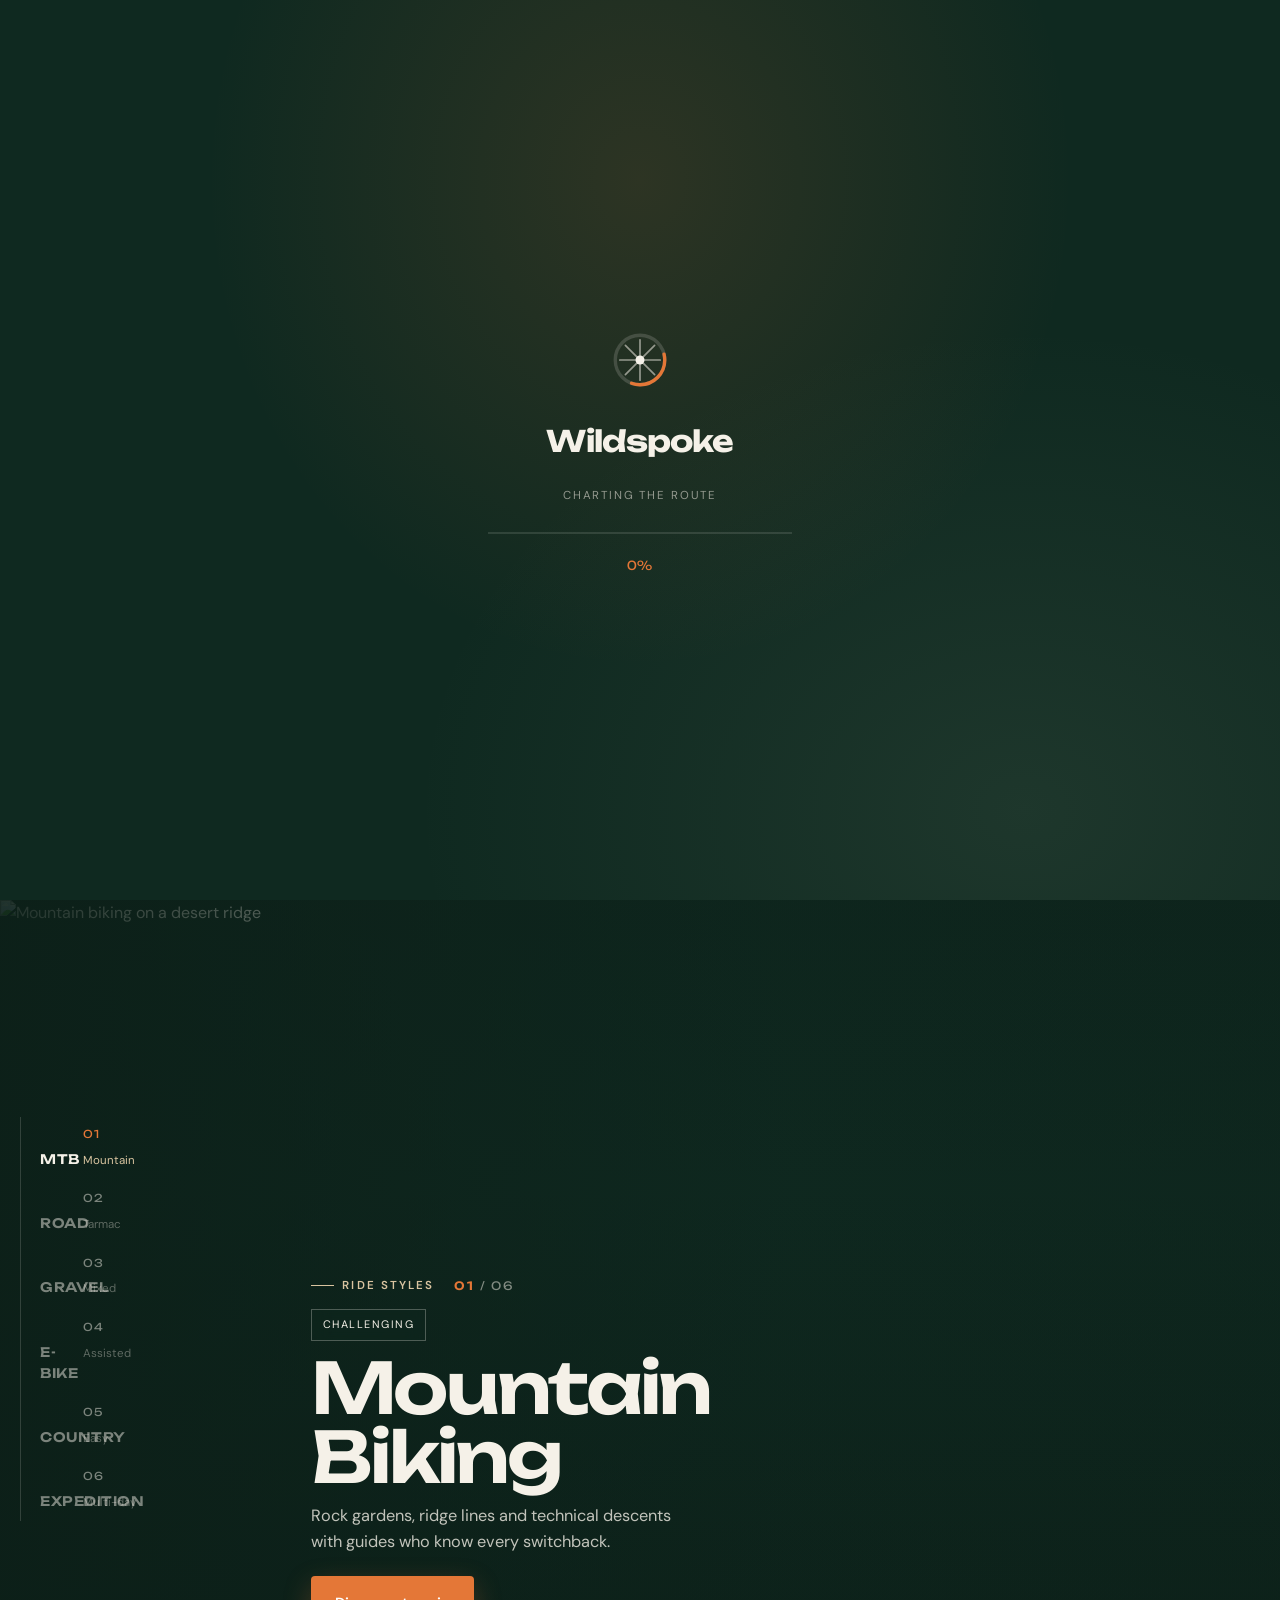
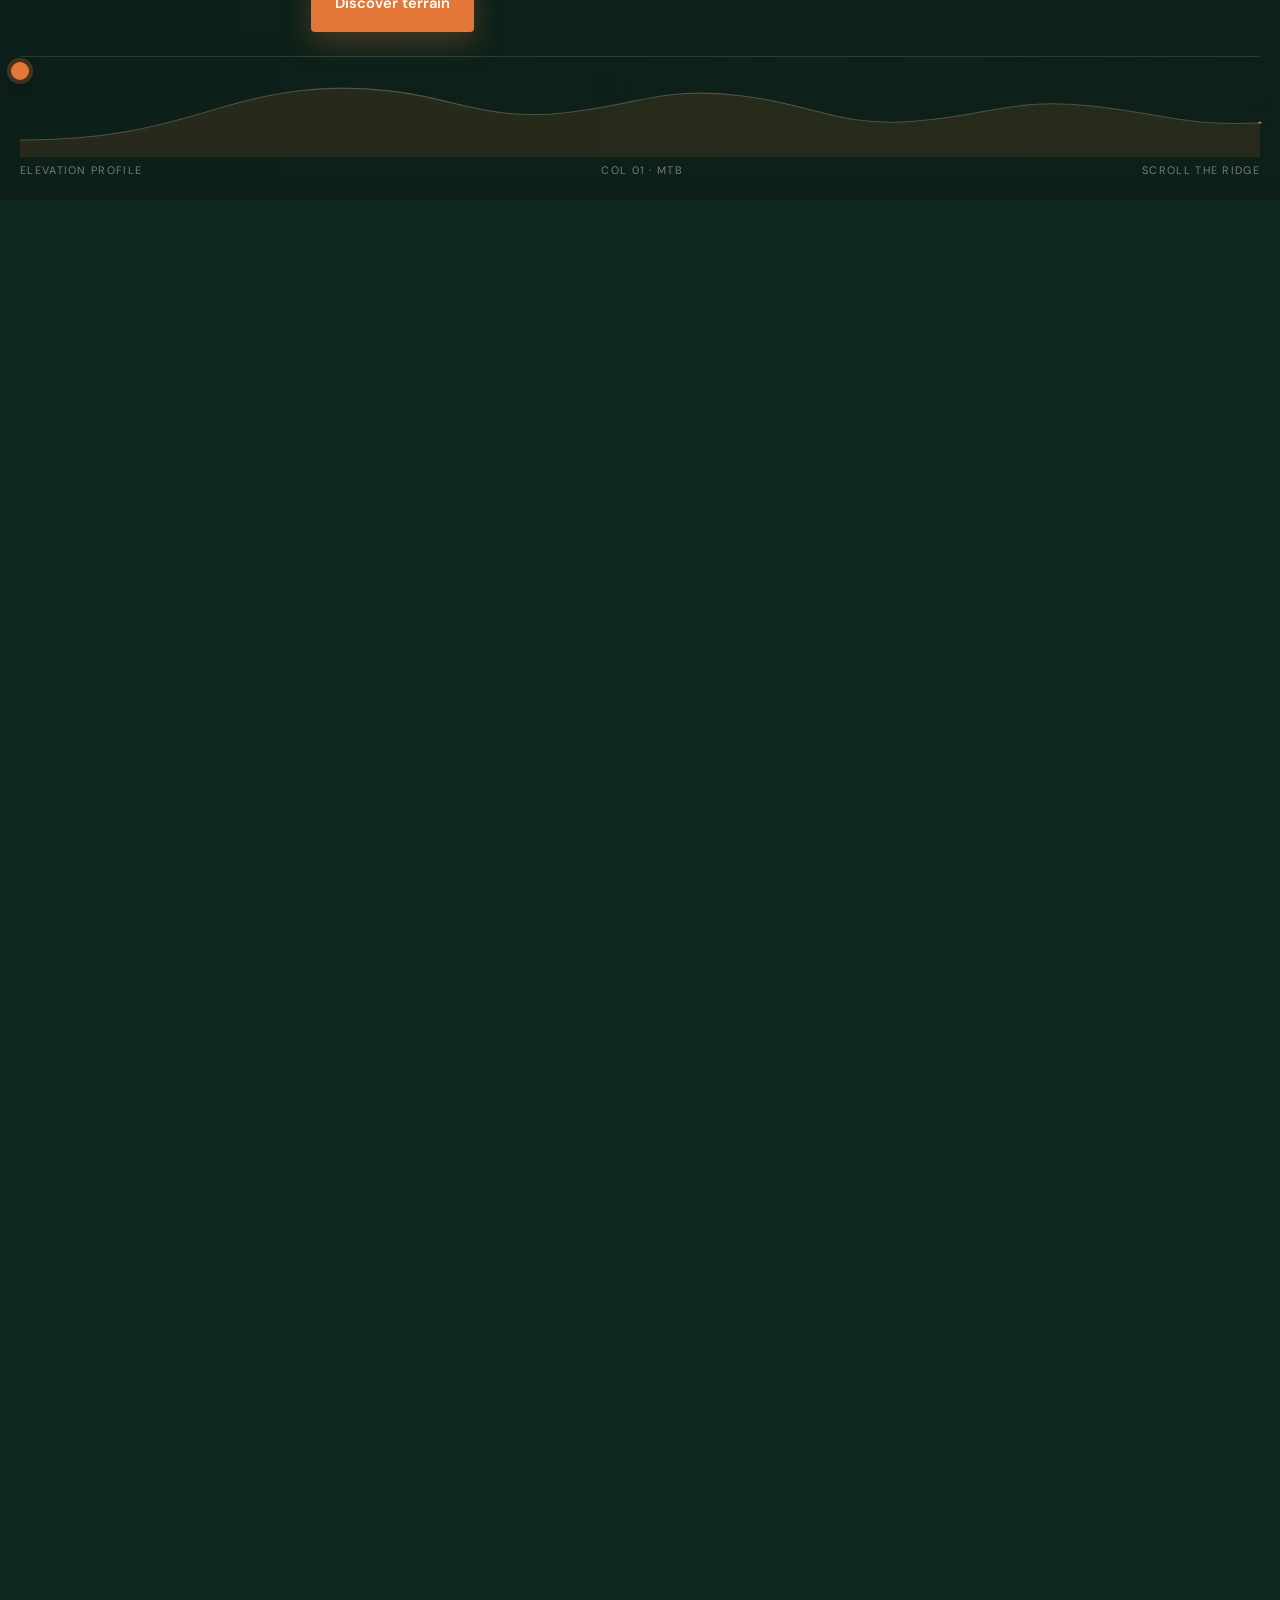
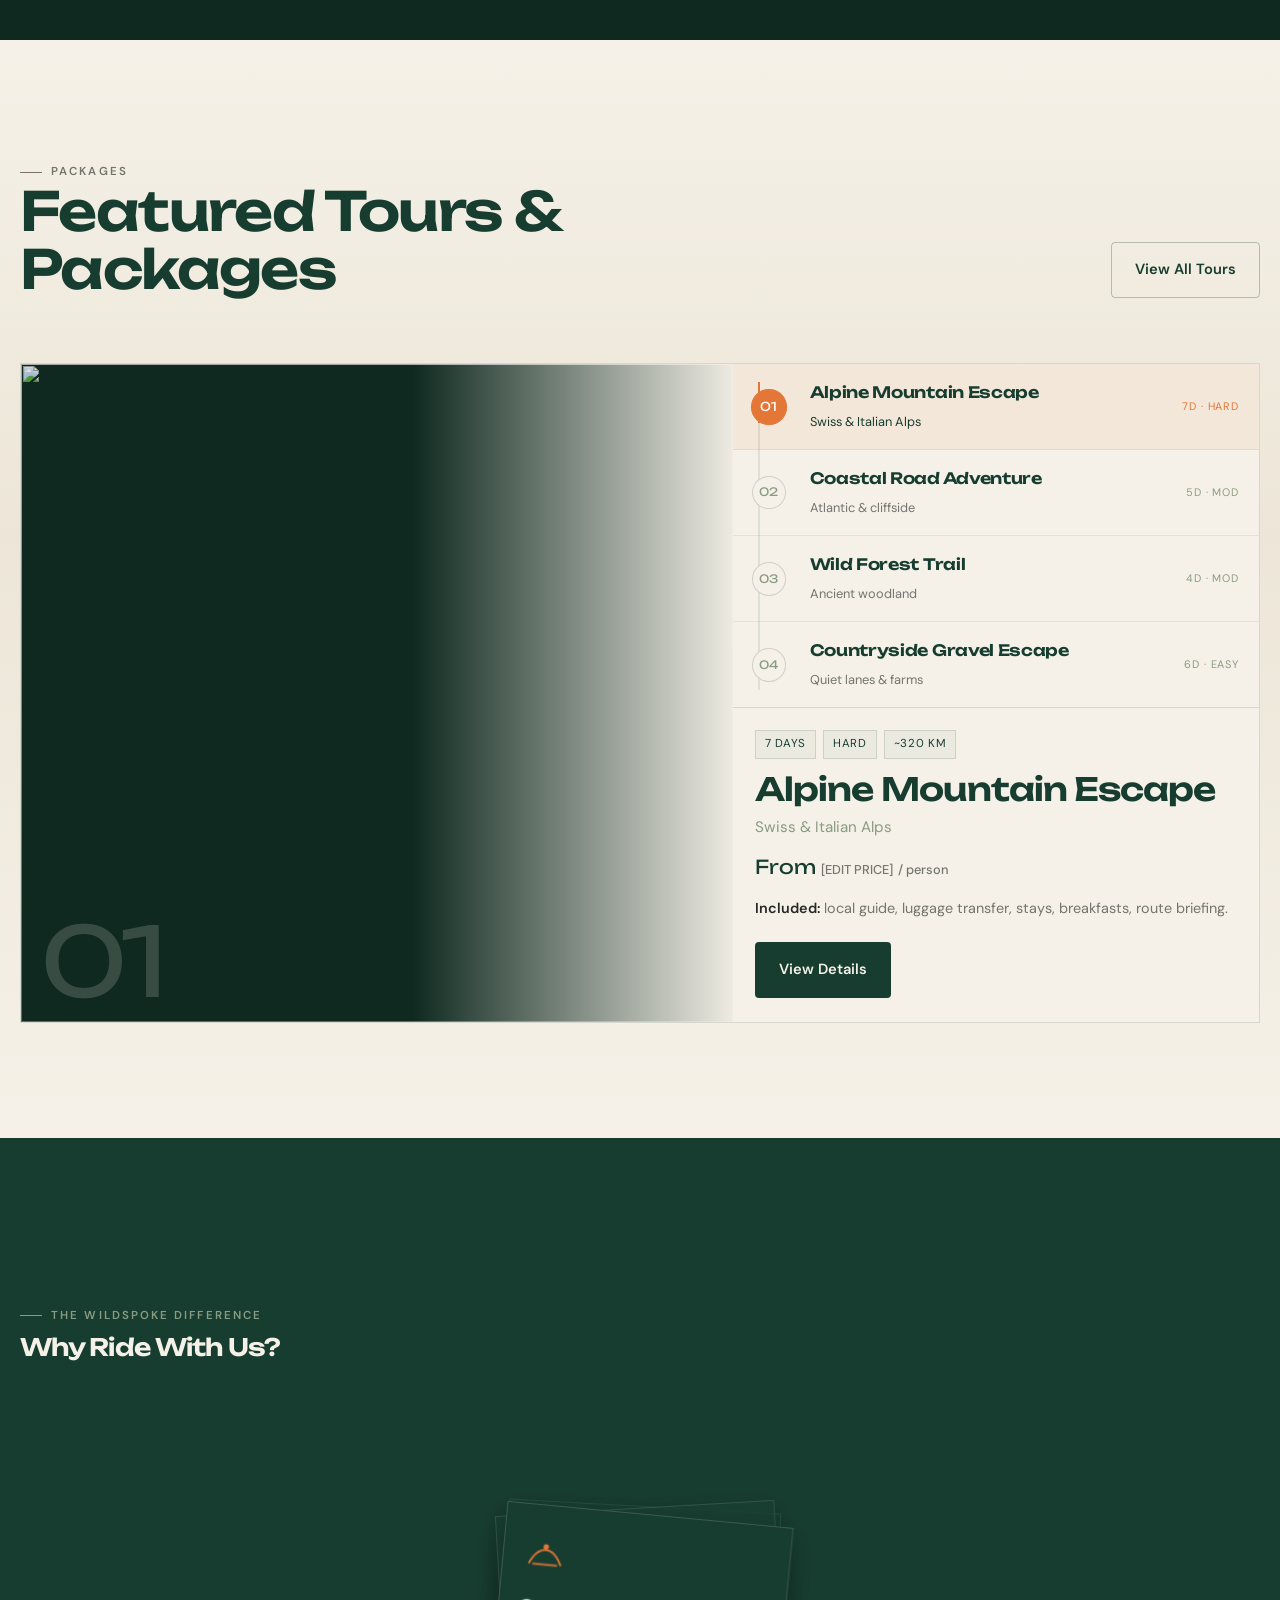
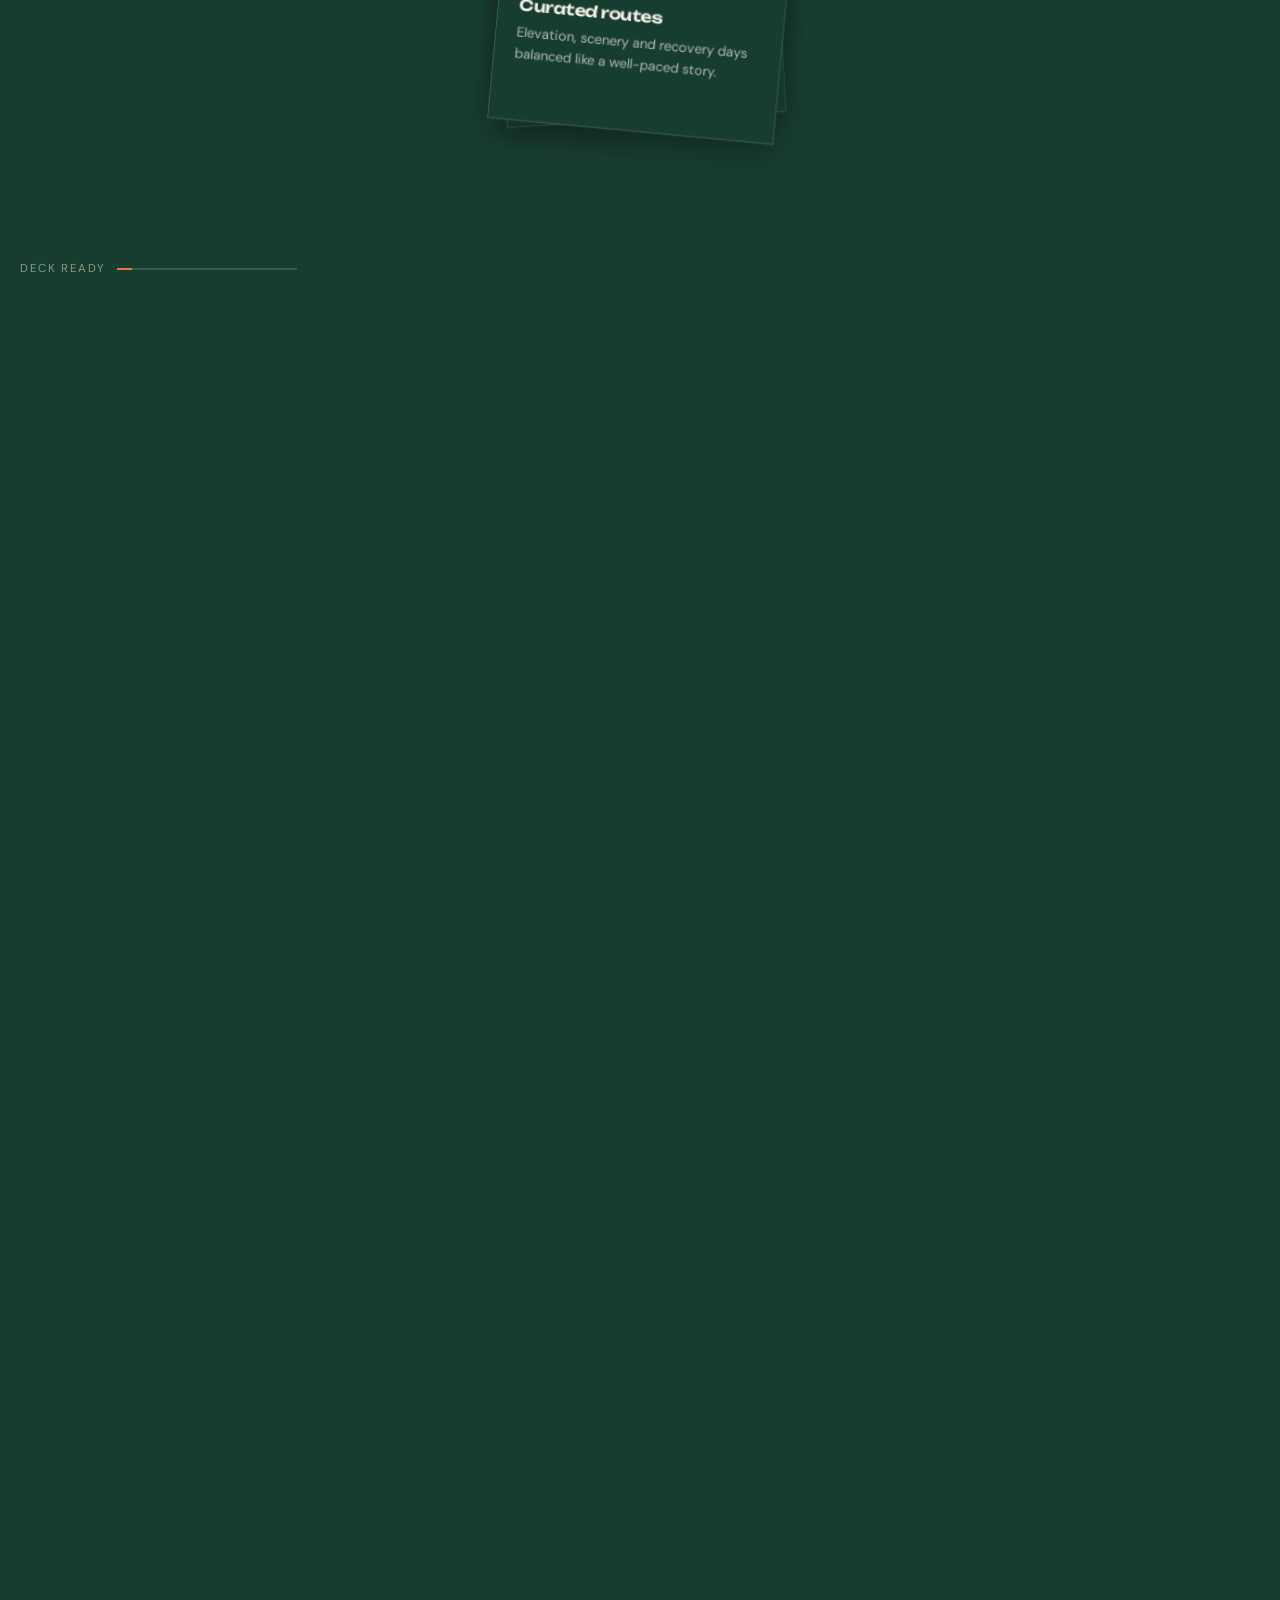
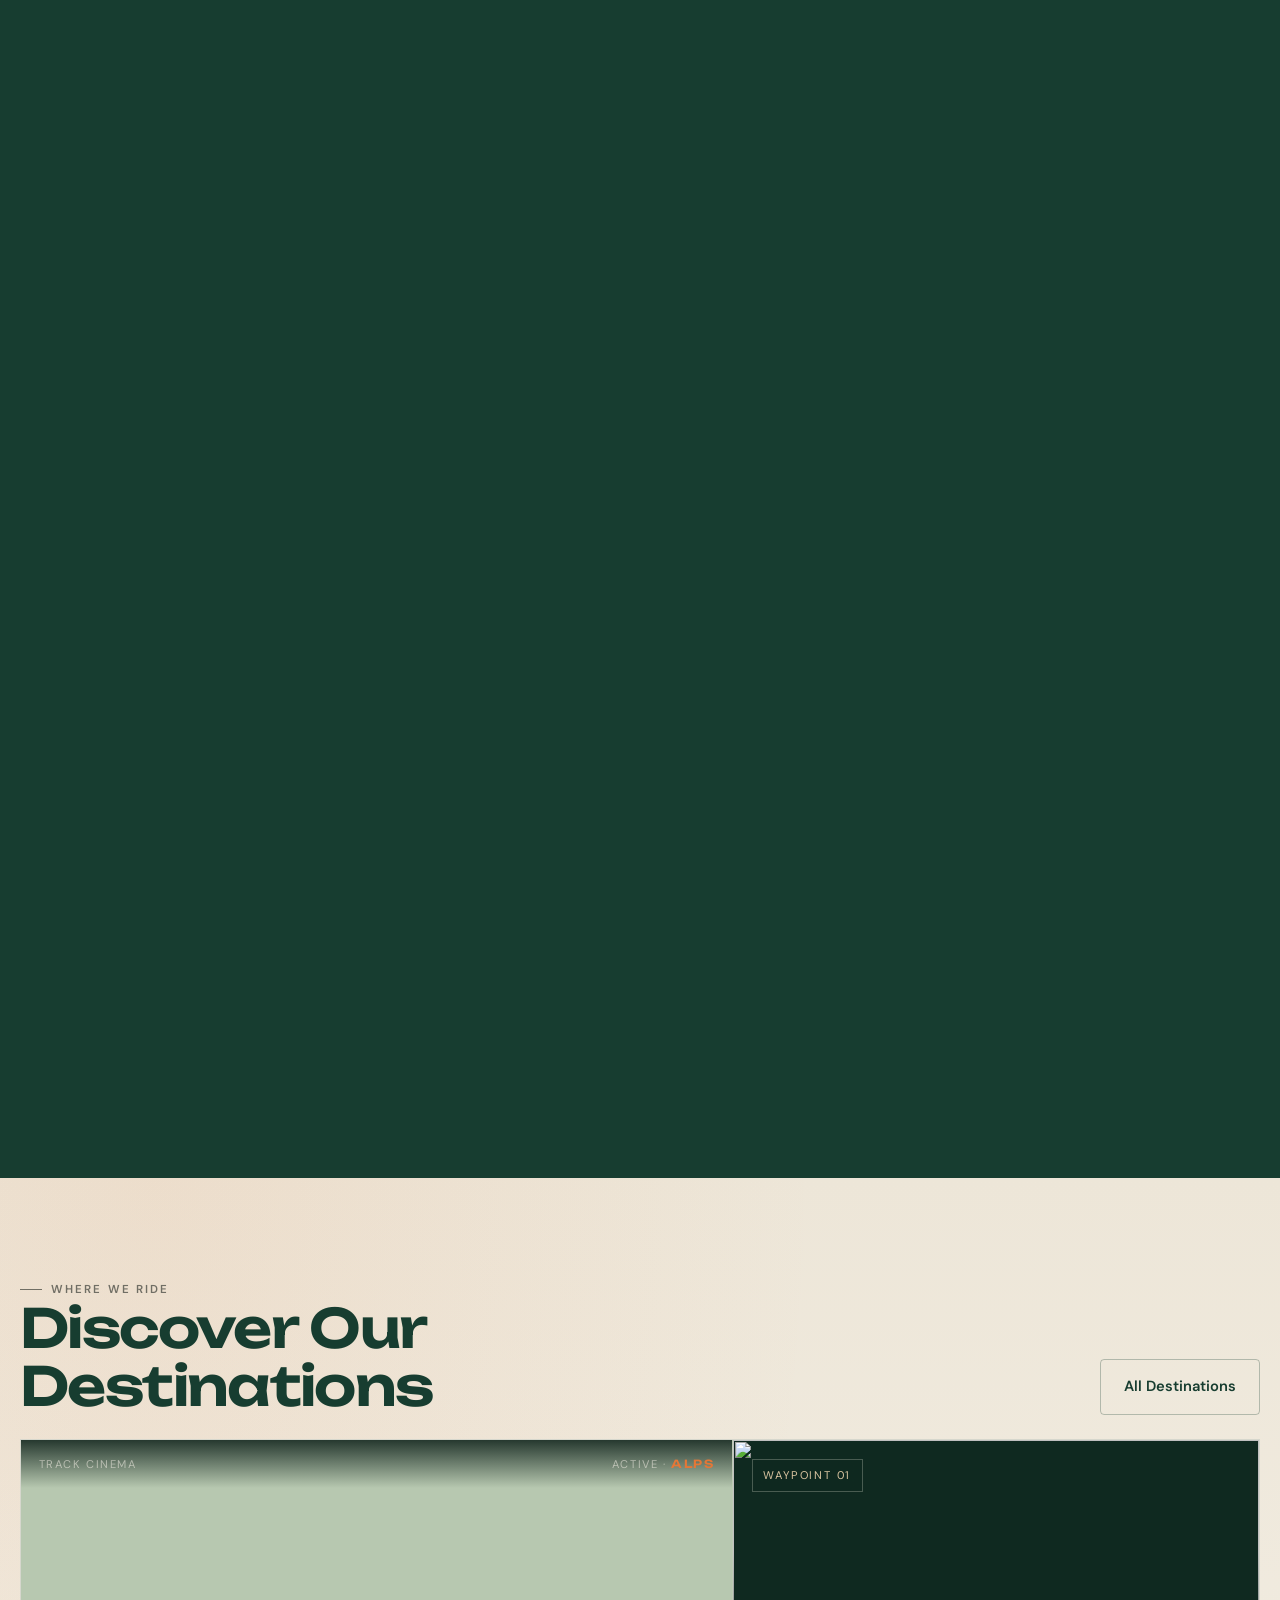
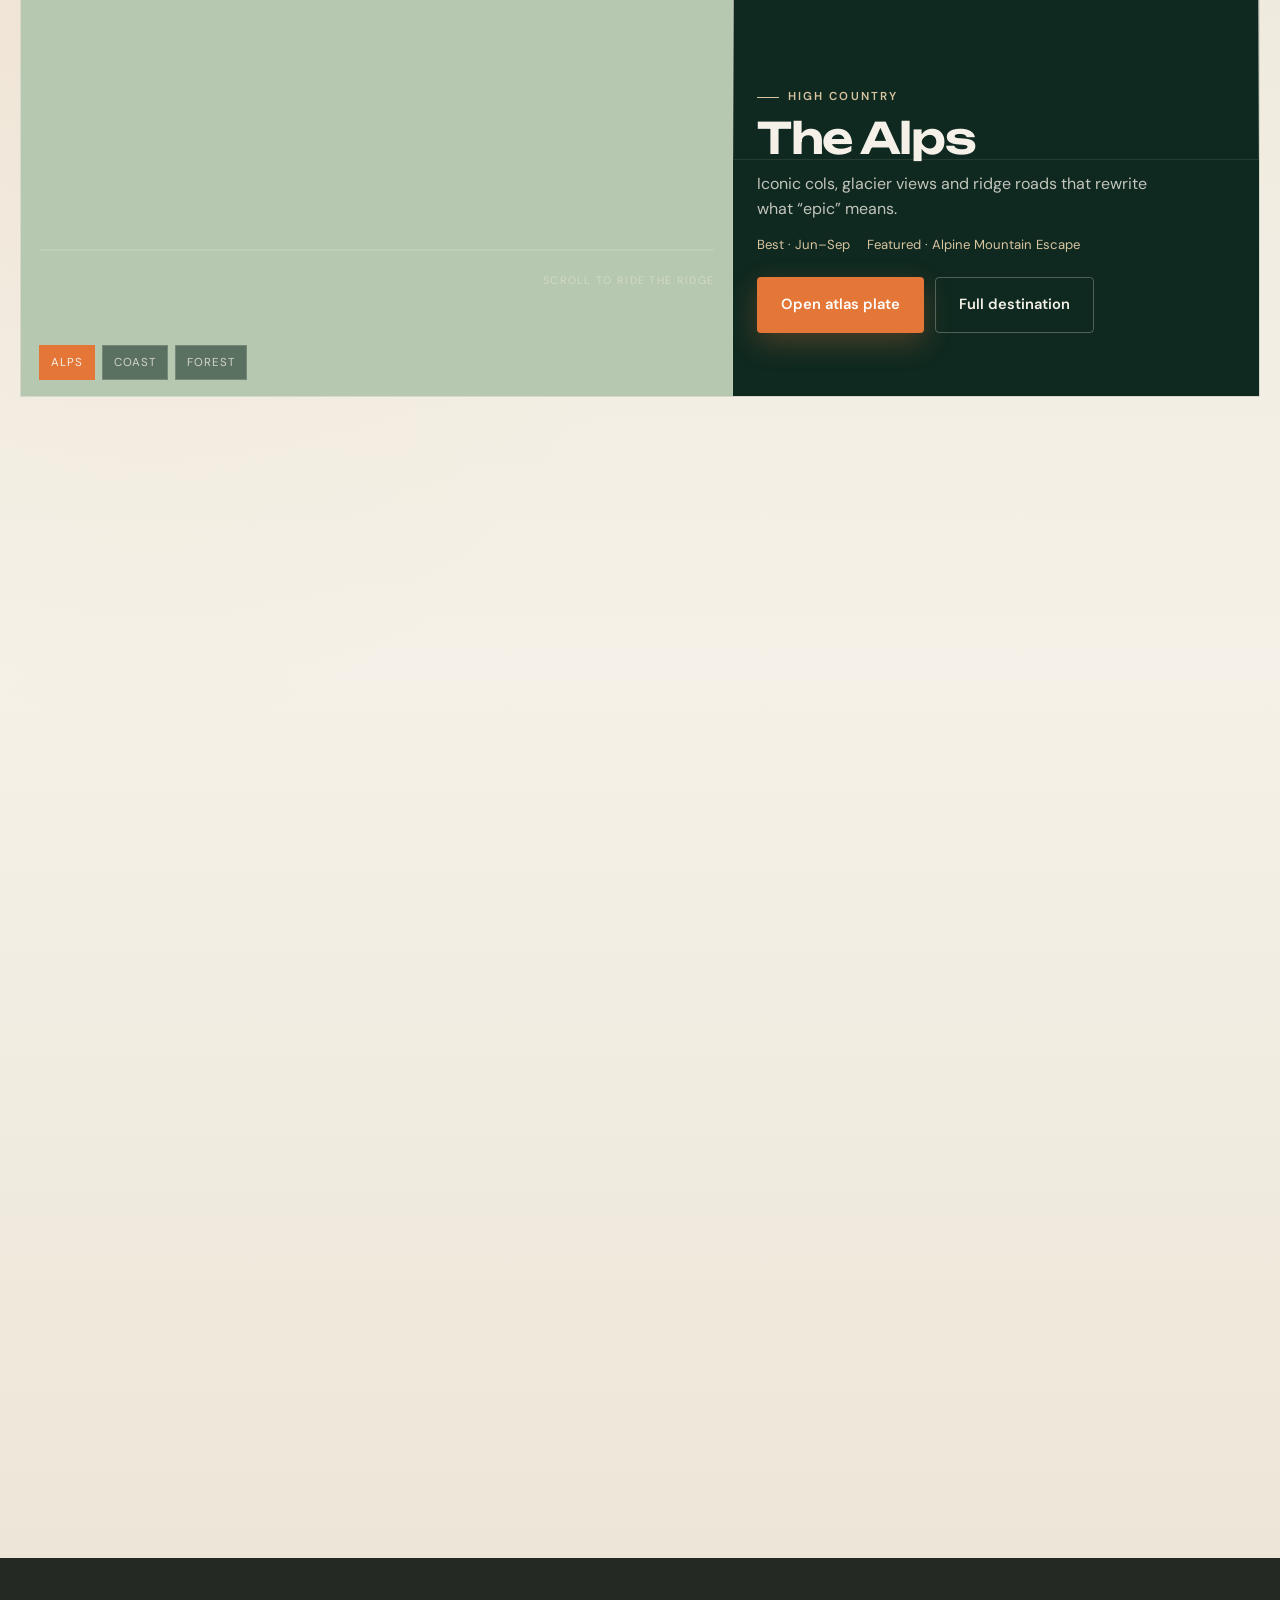
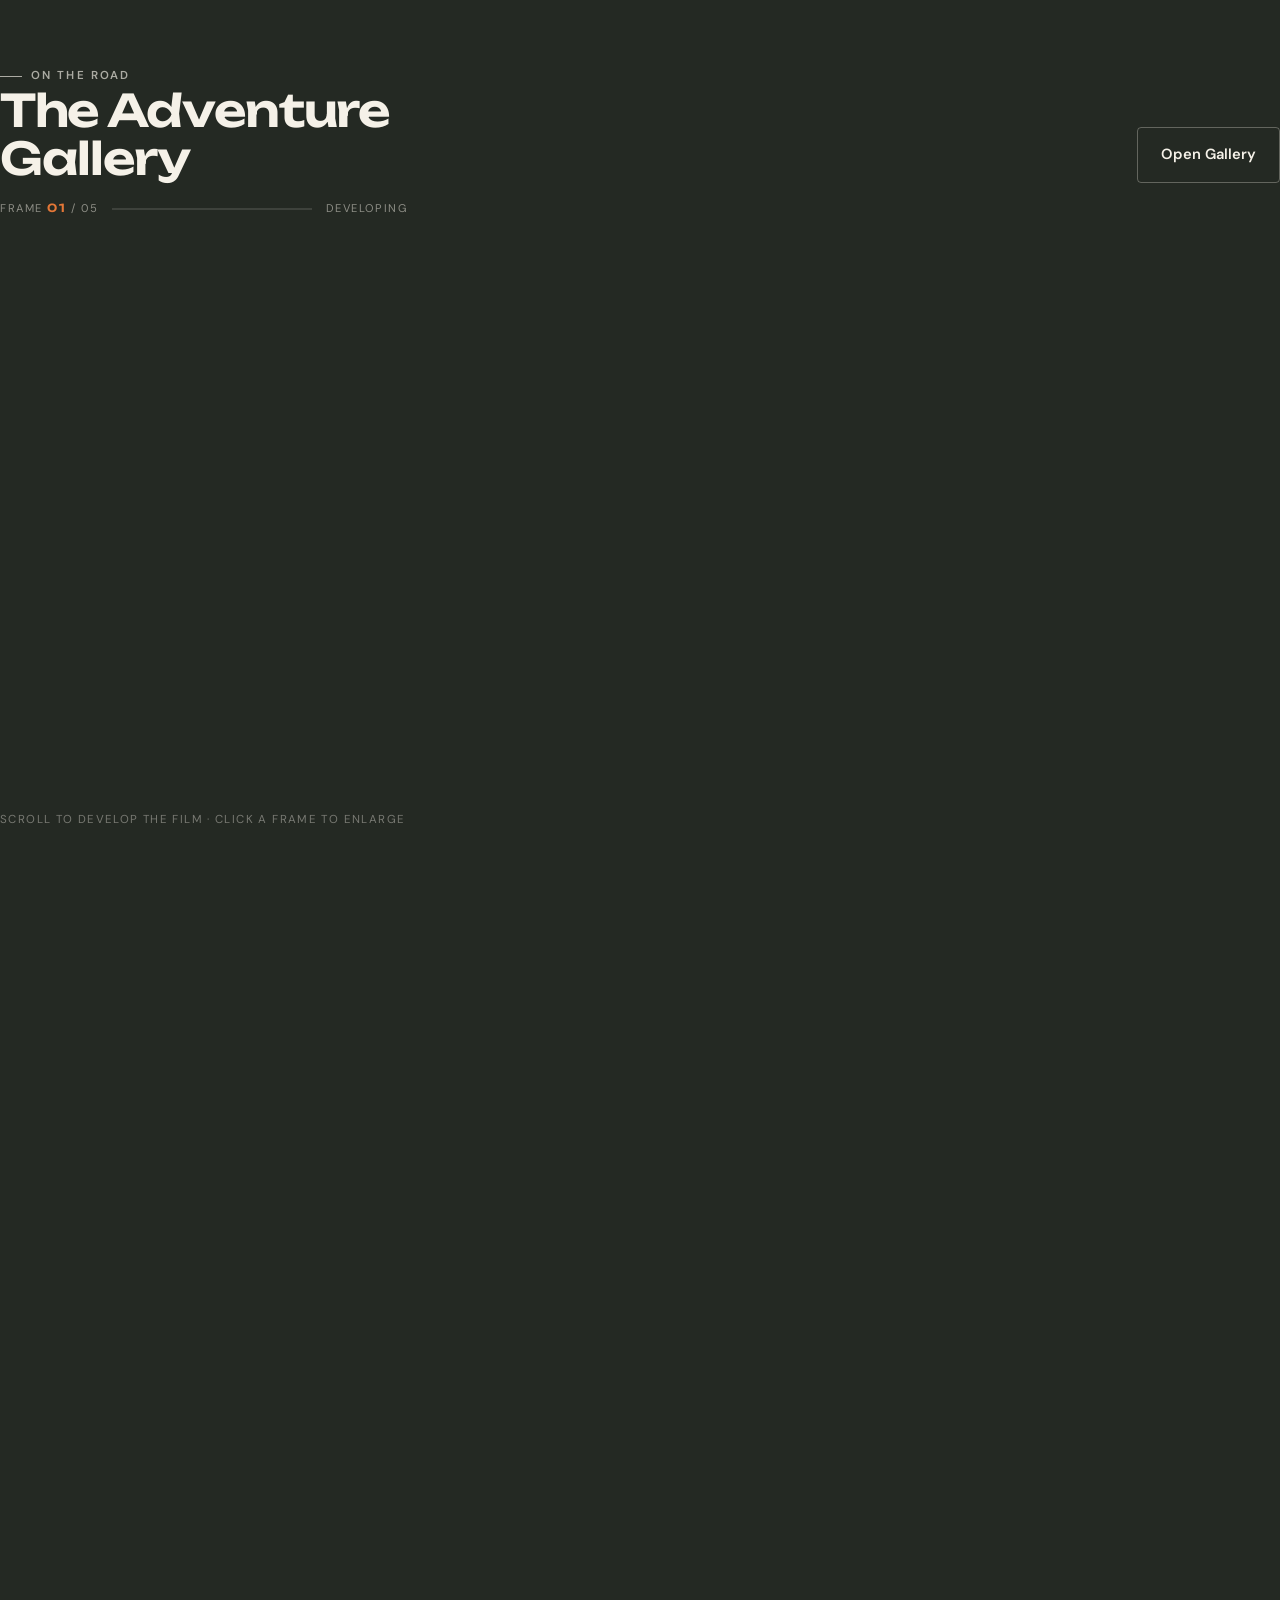
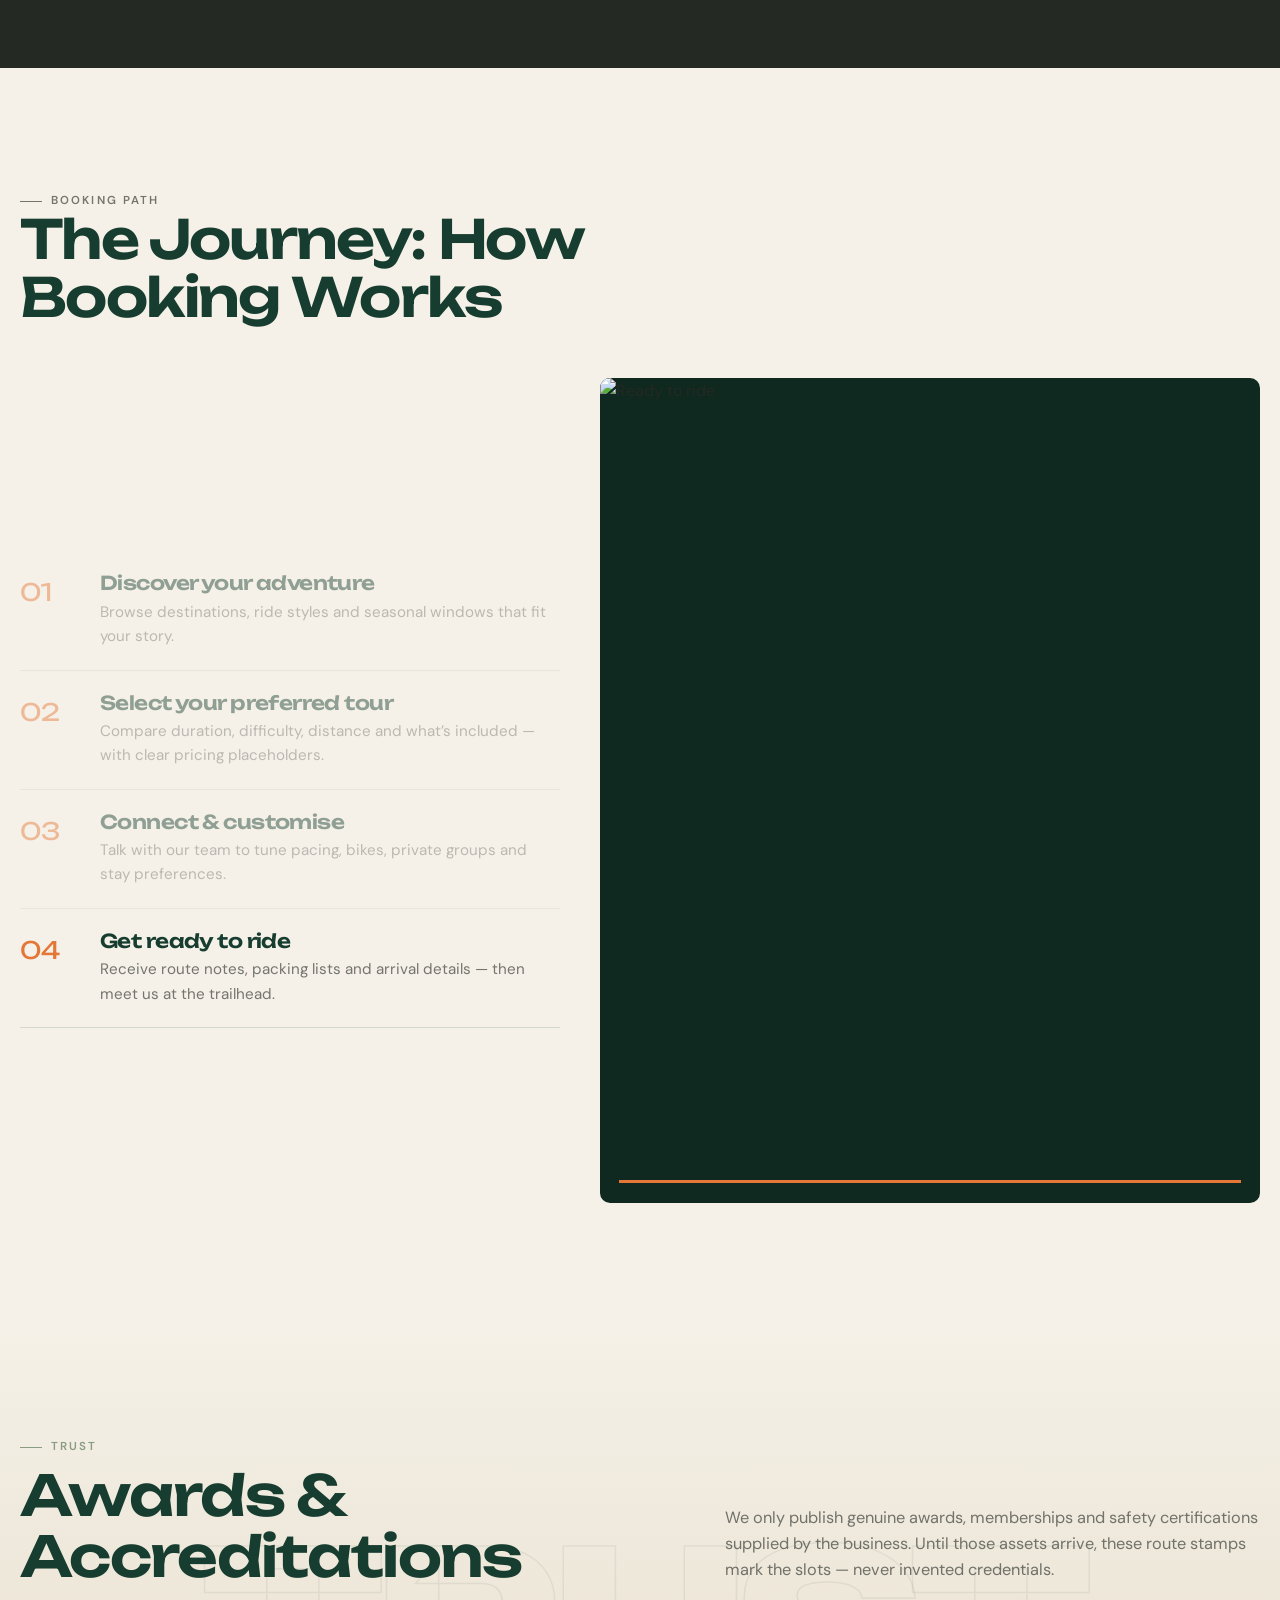
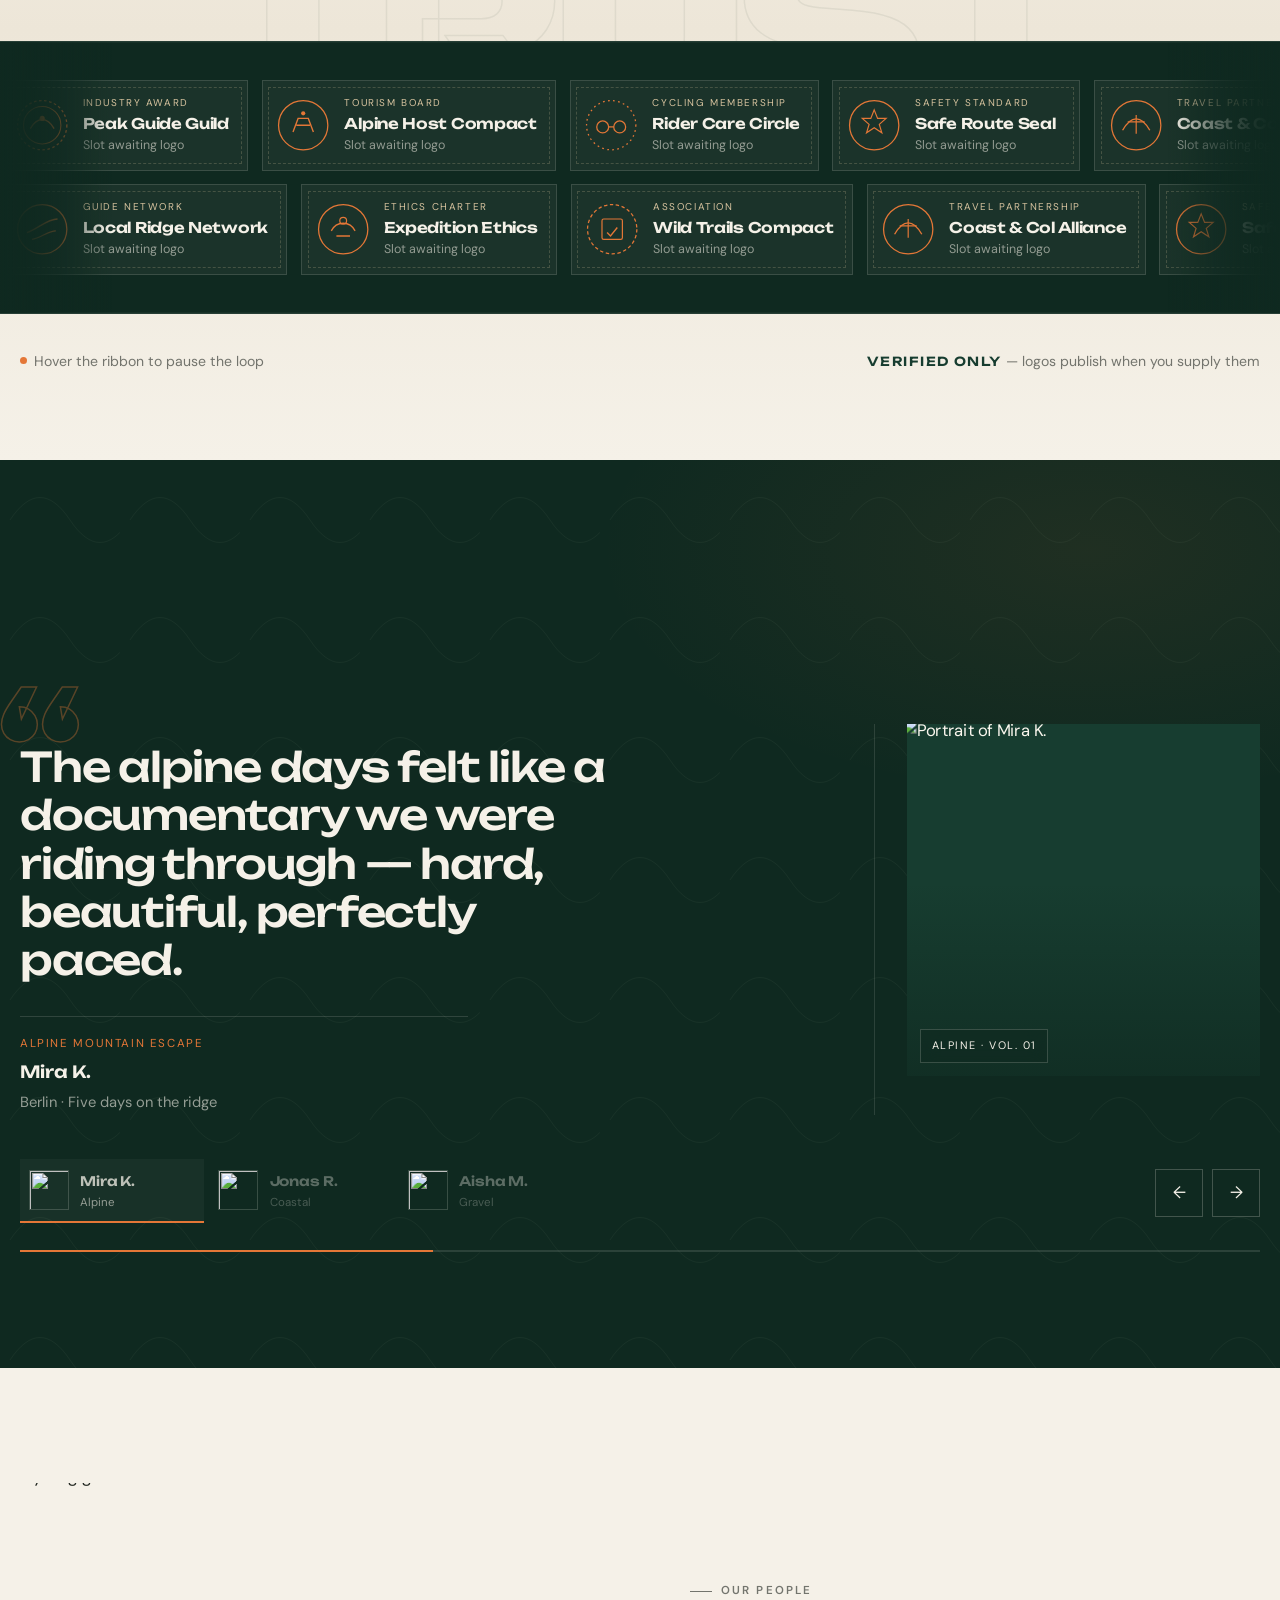
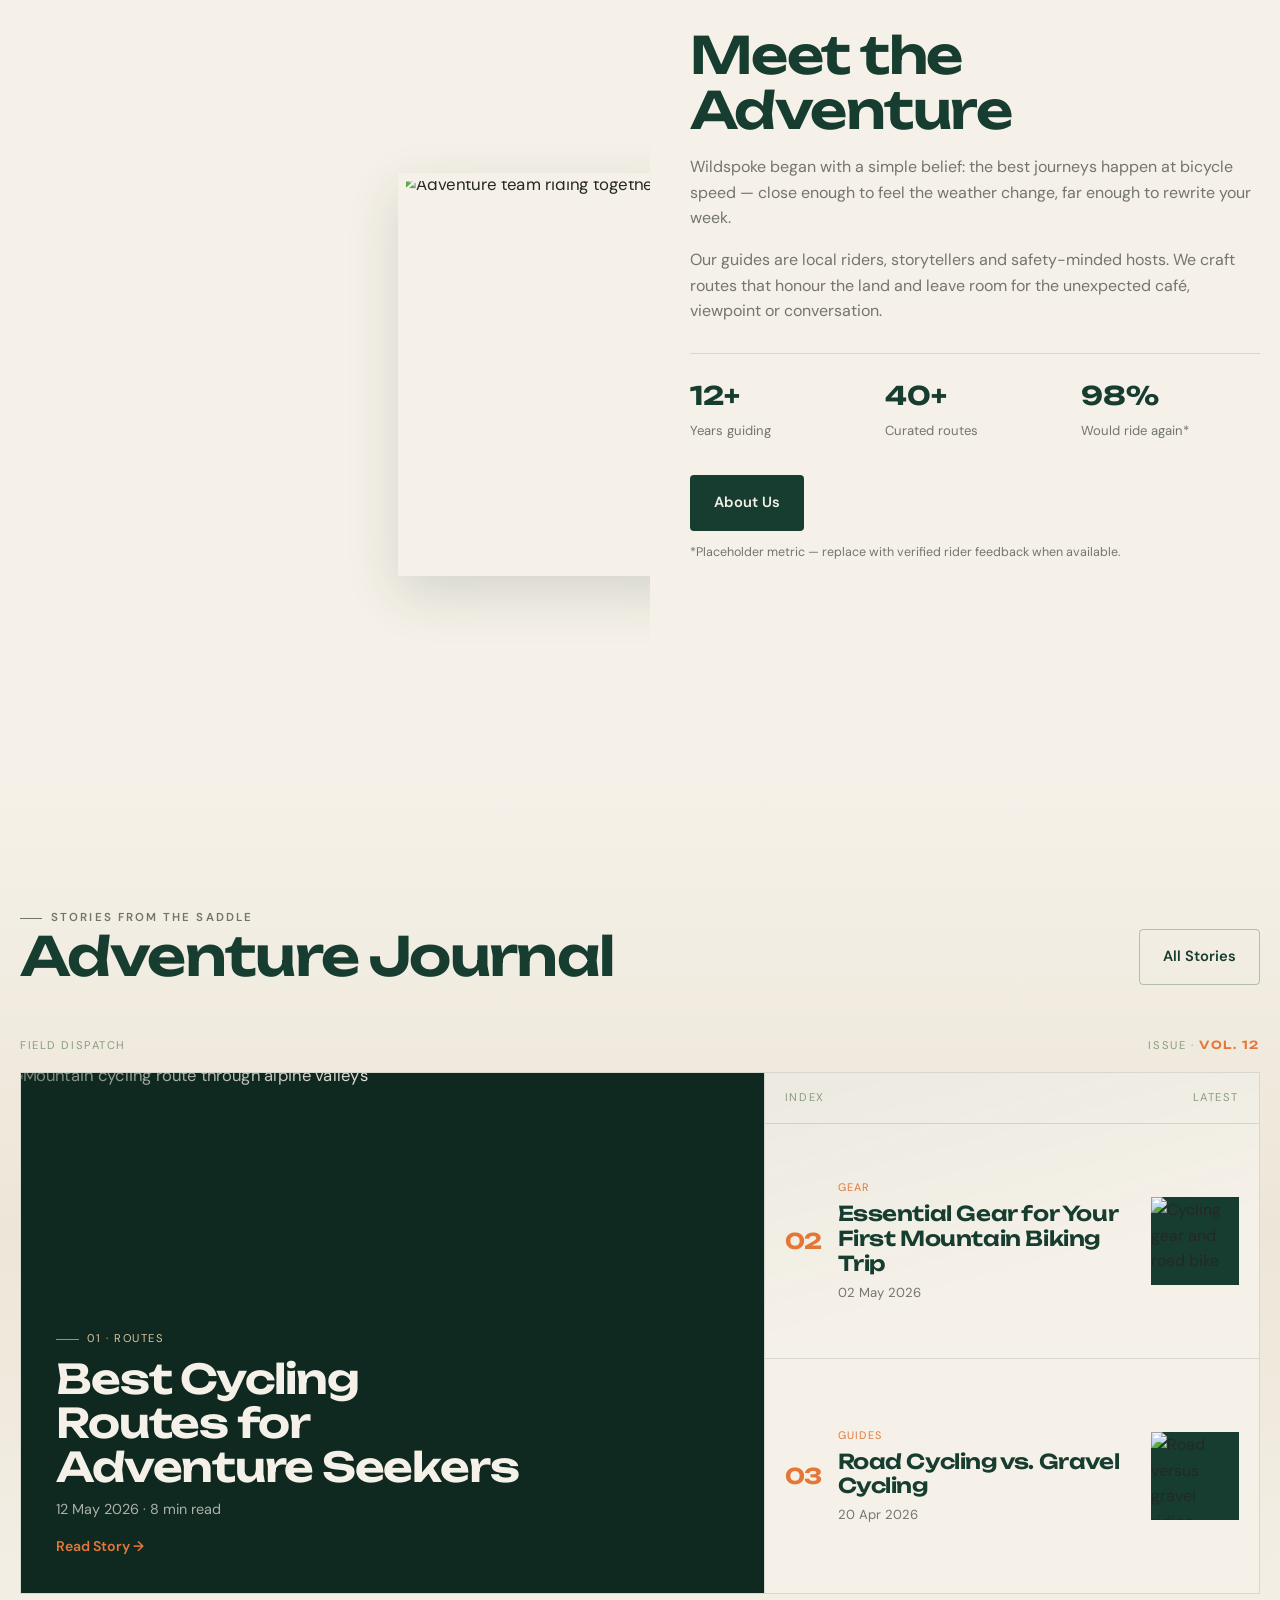
==== commit b932a773: "Fix mobile hero film playback and ride-style image framing. Co-authored-by: Cursor <cursoragent@curs" ====
--- a/index.html
+++ b/index.html
@@ -633,8 +633,12 @@
         min-height: 100svh;
         min-height: 100dvh;
       }
-      #heroVideo { opacity: 0.5; }
-      .hero-fallback { opacity: 1; }
+      #heroVideo {
+        opacity: 1;
+        display: block;
+      }
+      .hero-fallback { opacity: 0; }
+      .hero-fallback.show { opacity: 1; }
       .hero-vignette {
         background:
           linear-gradient(180deg, rgba(15,41,32,0.5) 0%, transparent 30%, transparent 52%, rgba(15,41,32,0.82) 100%),
@@ -867,9 +871,10 @@
       width: 100%;
       height: 100%;
       object-fit: cover;
+      object-position: var(--rides-pos, 50% 42%);
       opacity: 0;
       transform: scale(1.08);
-      filter: saturate(0.92) contrast(1.05);
+      filter: saturate(0.98) contrast(1.06) brightness(1.02);
       transition: opacity 0.7s var(--ease), transform 1.4s var(--ease);
     }
     .rides-media img.is-active {
@@ -1072,14 +1077,60 @@
         min-height: 0;
         overflow: visible;
       }
-      .rides-stage { min-height: 100vh; height: auto; }
+      .rides-stage {
+        min-height: 100svh;
+        min-height: 100dvh;
+        height: auto;
+        display: flex;
+        flex-direction: column;
+        background: #0c1f18;
+      }
+      .rides-media {
+        position: relative;
+        inset: auto;
+        flex: 0 0 auto;
+        width: 100%;
+        height: clamp(19rem, 56svh, 28rem);
+        z-index: 0;
+        overflow: hidden;
+        background: #14261e;
+      }
+      .rides-media img {
+        object-position: var(--rides-pos-m, var(--rides-pos, 50% 42%));
+        filter: saturate(1.1) contrast(1.12) brightness(1.05);
+      }
+      .rides-veil {
+        position: absolute;
+        top: 0;
+        left: 0;
+        right: 0;
+        height: clamp(19rem, 56svh, 28rem);
+        bottom: auto;
+        z-index: 1;
+        background:
+          linear-gradient(180deg, rgba(12, 31, 24, 0.55) 0%, rgba(12, 31, 24, 0.08) 22%, rgba(12, 31, 24, 0.02) 48%, rgba(12, 31, 24, 0.62) 100%);
+      }
       .rides-board {
-        grid-template-columns: 1fr;
-        padding: calc(var(--nav-h) + 0.85rem) var(--gutter) 10.5rem;
-        align-items: start;
-        gap: 1.15rem;
+        position: relative;
+        z-index: 2;
+        flex: 1 1 auto;
+        display: flex;
+        flex-direction: column;
+        grid-template-columns: none;
+        justify-content: flex-start;
+        align-items: stretch;
+        gap: 0.95rem;
+        min-height: 0;
+        margin-top: -3.25rem;
+        padding:
+          0
+          var(--gutter)
+          calc(8.1rem + env(safe-area-inset-bottom, 0px));
+        background:
+          linear-gradient(180deg, transparent 0, rgba(12, 31, 24, 0.94) 2.4rem, #0c1f18 3.8rem);
       }
       .rides-roster {
+        flex: 0 0 auto;
         flex-direction: row;
         flex-wrap: nowrap;
         overflow-x: auto;
@@ -1088,63 +1139,92 @@
         scrollbar-width: none;
         border-left: 0;
         border-bottom: 1px solid rgba(245,241,232,0.16);
-        padding: 0 0 0.9rem;
+        padding: 0.15rem 0 0.75rem;
         gap: 0.4rem;
         align-self: stretch;
-        margin-inline: calc(var(--gutter) * -0.15);
-        padding-inline: 0.1rem;
       }
       .rides-roster::-webkit-scrollbar { display: none; }
       .rides-roster-btn {
         flex: 0 0 auto;
         grid-template-columns: auto;
-        min-height: 2.55rem;
-        padding: 0.55rem 0.85rem;
+        min-height: 2.45rem;
+        padding: 0.5rem 0.8rem;
         border: 1px solid rgba(245,241,232,0.16);
+        backdrop-filter: blur(8px);
+        background: rgba(12, 31, 24, 0.45);
       }
       .rides-roster-btn span,
       .rides-roster-btn .rides-num { display: none; }
       .rides-roster-btn[aria-selected="true"] {
         border-color: var(--orange);
-        background: rgba(228,119,55,0.16);
-      }
-      .rides-brief { padding-bottom: 0.15rem; }
-      .rides-brief-top { margin-bottom: 0.65rem; gap: 0.55rem 0.9rem; }
+        background: rgba(228,119,55,0.22);
+        color: var(--cream);
+      }
+      .rides-brief {
+        flex: 0 0 auto;
+        margin-top: 0;
+        padding: 0 0 0.2rem;
+        max-width: none;
+      }
+      .rides-brief-top {
+        margin-bottom: 0.45rem;
+        gap: 0.45rem 0.75rem;
+      }
+      .rides-diff {
+        margin-bottom: 0.55rem;
+        padding: 0.32rem 0.55rem;
+        font-size: 0.62rem;
+      }
       .rides-brief h2 {
-        font-size: clamp(1.95rem, 9vw, 2.7rem);
-        margin-bottom: 0.6rem;
+        font-size: clamp(1.85rem, 8.5vw, 2.35rem);
+        margin-bottom: 0.45rem;
+        max-width: 12ch;
+        line-height: 0.98;
       }
       .rides-brief > p {
-        font-size: 0.95rem;
-        margin-bottom: 1.1rem;
-        max-width: 34ch;
-      }
-      .rides-brief .btn { width: 100%; justify-content: center; }
+        font-size: 0.9rem;
+        line-height: 1.4;
+        margin-bottom: 0.95rem;
+        max-width: 32ch;
+      }
+      .rides-brief .btn {
+        width: 100%;
+        justify-content: center;
+        min-height: 2.7rem;
+      }
       .rides-elev {
-        height: 9.25rem;
+        height: 7.75rem;
+        padding: 0 var(--gutter) calc(0.75rem + env(safe-area-inset-bottom, 0px));
         pointer-events: auto;
         touch-action: none;
         cursor: grab;
         -webkit-user-select: none;
         user-select: none;
+        background: linear-gradient(180deg, transparent, rgba(12, 31, 24, 0.55) 35%);
       }
       .rides-elev.is-dragging { cursor: grabbing; }
-      .rides-elev-inner {
-        padding-top: 1rem;
-      }
-      .rides-elev svg { height: calc(100% - 1.75rem); }
+      .rides-elev-inner { padding-top: 0.7rem; }
+      .rides-elev svg { height: calc(100% - 1.45rem); }
       .rides-rider {
-        width: 22px;
-        height: 22px;
+        width: 20px;
+        height: 20px;
         pointer-events: none;
       }
       .rides-rider::after {
         content: "";
         position: absolute;
-        inset: -18px;
+        inset: -16px;
         border-radius: 50%;
       }
-      .rides-elev-meta { pointer-events: none; }
+      .rides-elev-meta {
+        pointer-events: none;
+        font-size: 0.58rem;
+        margin-top: 0.2rem;
+      }
+    }
+    @media (max-width: 560px) {
+      .rides-brief h2 { font-size: clamp(1.7rem, 9vw, 2.1rem); }
+      .rides-elev { height: 7.25rem; }
     }
     @media (prefers-reduced-motion: reduce) {
       .rides-pin { height: auto; }
@@ -1780,7 +1860,7 @@
     }
     .dest-pin {
       position: relative;
-      height: 240vh;
+      height: 220vh;
     }
     .dest-sticky {
       position: sticky;
@@ -1788,22 +1868,27 @@
       min-height: 100vh;
       display: flex;
       flex-direction: column;
-      justify-content: center;
-      padding: calc(var(--nav-h) + 1.2rem) 0 1.5rem;
+      justify-content: flex-start;
+      padding: calc(var(--nav-h) + 1rem) 0 1.35rem;
       box-sizing: border-box;
     }
     .dest-sticky .section-head {
-      margin-bottom: clamp(1.1rem, 2.5vw, 1.8rem);
+      margin-bottom: clamp(1rem, 2vw, 1.5rem);
+      flex: 0 0 auto;
     }
     .dest-layout {
       --dest-active: alps;
       display: grid;
       grid-template-columns: 1.15fr 0.85fr;
-      min-height: clamp(32rem, 68vh, 40rem);
+      flex: 1 1 auto;
+      min-height: clamp(28rem, 62vh, 38rem);
+      max-height: calc(100vh - var(--nav-h) - 7.5rem);
       border: 1px solid var(--line);
       background: var(--cream);
       position: relative;
       isolation: isolate;
+      opacity: 1;
+      transform: none;
     }
     .dest-cartograph {
       position: relative;
@@ -2215,13 +2300,16 @@
         position: relative;
         min-height: 0;
         padding: var(--section-y) 0;
+        justify-content: flex-start;
       }
       .dest-sticky .section-head { margin-bottom: 1.1rem; }
       .dest-layout {
         display: flex;
         flex-direction: column;
         grid-template-columns: none;
+        flex: none;
         min-height: 0;
+        max-height: none;
       }
       .dest-cartograph {
         border-right: 0;
@@ -3740,6 +3828,7 @@
         autoplay
         loop
         playsinline
+        webkit-playsinline
         preload="auto"
         poster="assets/hero-poster.jpg?v=ride4"
         aria-hidden="true"
@@ -3809,12 +3898,12 @@
       <div class="rides-sticky">
         <div class="rides-stage" id="ridesStage">
           <div class="rides-media" id="ridesMedia" aria-hidden="true">
-            <img class="is-active" data-ride="0" src="https://images.pexels.com/photos/71104/utah-mountain-biking-bike-biking-71104.jpeg?auto=compress&cs=tinysrgb&w=1800" alt="Mountain biking on a desert ridge" />
-            <img data-ride="1" loading="lazy" src="https://images.unsplash.com/photo-1541625602330-2277a4c46182?auto=format&fit=crop&w=1800&q=80" alt="Road cycling along the coast" />
-            <img data-ride="2" loading="lazy" src="https://images.unsplash.com/photo-1485965120184-e220f721d03e?auto=format&fit=crop&w=1800&q=80" alt="Gravel bike on open roads" />
-            <img data-ride="3" loading="lazy" src="https://images.unsplash.com/photo-1571188654248-7a89213915f7?auto=format&fit=crop&w=1800&q=80" alt="E-bike assisted trail riding" />
-            <img data-ride="4" loading="lazy" src="https://images.unsplash.com/photo-1500382017468-9049fed747ef?auto=format&fit=crop&w=1800&q=80" alt="Easy countryside lanes" />
-            <img data-ride="5" loading="lazy" src="https://images.unsplash.com/photo-1464822759023-fed622ff2c3b?auto=format&fit=crop&w=1800&q=80" alt="Multi-day mountain expedition" />
+            <img class="is-active" data-ride="0" style="--rides-pos: 34% 46%; --rides-pos-m: 30% 48%;" src="https://images.pexels.com/photos/71104/utah-mountain-biking-bike-biking-71104.jpeg?auto=compress&cs=tinysrgb&w=1800" alt="Mountain biking on a desert ridge" />
+            <img data-ride="1" loading="lazy" style="--rides-pos: 55% 40%; --rides-pos-m: 52% 55%;" src="https://images.unsplash.com/photo-1541625602330-2277a4c46182?auto=format&fit=crop&w=1800&q=80" alt="Road cycling along the coast" />
+            <img data-ride="2" loading="lazy" style="--rides-pos: 48% 40%; --rides-pos-m: 46% 42%;" src="https://images.unsplash.com/photo-1485965120184-e220f721d03e?auto=format&fit=crop&w=1800&q=80" alt="Gravel bike on open roads" />
+            <img data-ride="3" loading="lazy" style="--rides-pos: 50% 44%; --rides-pos-m: 52% 40%;" src="https://images.unsplash.com/photo-1571188654248-7a89213915f7?auto=format&fit=crop&w=1800&q=80" alt="E-bike assisted trail riding" />
+            <img data-ride="4" loading="lazy" style="--rides-pos: 50% 55%; --rides-pos-m: 48% 50%;" src="https://images.unsplash.com/photo-1500382017468-9049fed747ef?auto=format&fit=crop&w=1800&q=80" alt="Easy countryside lanes" />
+            <img data-ride="5" loading="lazy" style="--rides-pos: 50% 38%; --rides-pos-m: 50% 36%;" src="https://images.unsplash.com/photo-1464822759023-fed622ff2c3b?auto=format&fit=crop&w=1800&q=80" alt="Multi-day mountain expedition" />
           </div>
           <div class="rides-veil" aria-hidden="true"></div>
 
@@ -4047,7 +4136,7 @@
             <a class="btn btn-outline magnetic reveal" href="destinations.html">All Destinations</a>
           </div>
 
-          <div class="dest-layout reveal" id="destLayout">
+          <div class="dest-layout" id="destLayout">
             <div class="dest-cartograph">
               <div class="dest-cartograph-label">
                 <span>Track cinema</span>
@@ -6491,40 +6580,69 @@
 
         const onScroll = () => updateCamera(exitProgress());
 
-        const start = () => {
-          heroFallback?.classList.remove("show");
+        const armPlaybackFlags = () => {
           heroVideo.muted = true;
           heroVideo.defaultMuted = true;
+          heroVideo.volume = 0;
           heroVideo.loop = true;
           heroVideo.autoplay = true;
           heroVideo.playbackRate = 0.9;
+          heroVideo.setAttribute("muted", "");
           heroVideo.setAttribute("playsinline", "");
           heroVideo.setAttribute("webkit-playsinline", "");
           heroVideo.playsInline = true;
+        };
+
+        const tryPlay = () => {
+          armPlaybackFlags();
+          const play = heroVideo.play();
+          if (play && typeof play.then === "function") {
+            return play
+              .then(() => {
+                heroFallback?.classList.remove("show");
+              })
+              .catch(() => {
+                heroFallback?.classList.add("show");
+              });
+          }
+          if (!heroVideo.paused) heroFallback?.classList.remove("show");
+          return Promise.resolve();
+        };
+
+        const unlockOnGesture = () => {
+          if (!heroVideo.paused) return;
+          tryPlay();
+        };
+
+        const start = () => {
           if (heroLiveTag) {
             heroLiveTag.classList.remove("is-scrubbing");
             const label = heroLiveTag.querySelector("span");
             if (label) label.textContent = "Live route film";
           }
-          const play = heroVideo.play();
-          if (play && typeof play.catch === "function") {
-            play.catch(() => heroFallback?.classList.add("show"));
-          }
+          tryPlay();
           measurePath();
           syncFromFilm();
           onScroll();
         };
 
         heroVideo.addEventListener("loadeddata", start, { once: true });
+        heroVideo.addEventListener("canplay", () => { if (heroVideo.paused) tryPlay(); }, { once: true });
         heroVideo.addEventListener("playing", () => heroFallback?.classList.remove("show"));
         heroVideo.addEventListener("timeupdate", syncFromFilm);
         heroVideo.addEventListener("error", () => heroFallback?.classList.add("show"));
+        document.addEventListener("touchstart", unlockOnGesture, { passive: true, once: true });
+        document.addEventListener("click", unlockOnGesture, { once: true });
+        document.addEventListener("visibilitychange", () => {
+          if (document.visibilityState === "visible" && heroVideo.paused) tryPlay();
+        });
         window.addEventListener("scroll", onScroll, { passive: true });
         window.addEventListener("resize", () => { measurePath(); syncFromFilm(); onScroll(); }, { passive: true });
 
         measurePath();
         updateElevation(0);
         updateCamera(0);
+        armPlaybackFlags();
         if (heroVideo.readyState >= 2) start();
         else heroVideo.load();
       }
